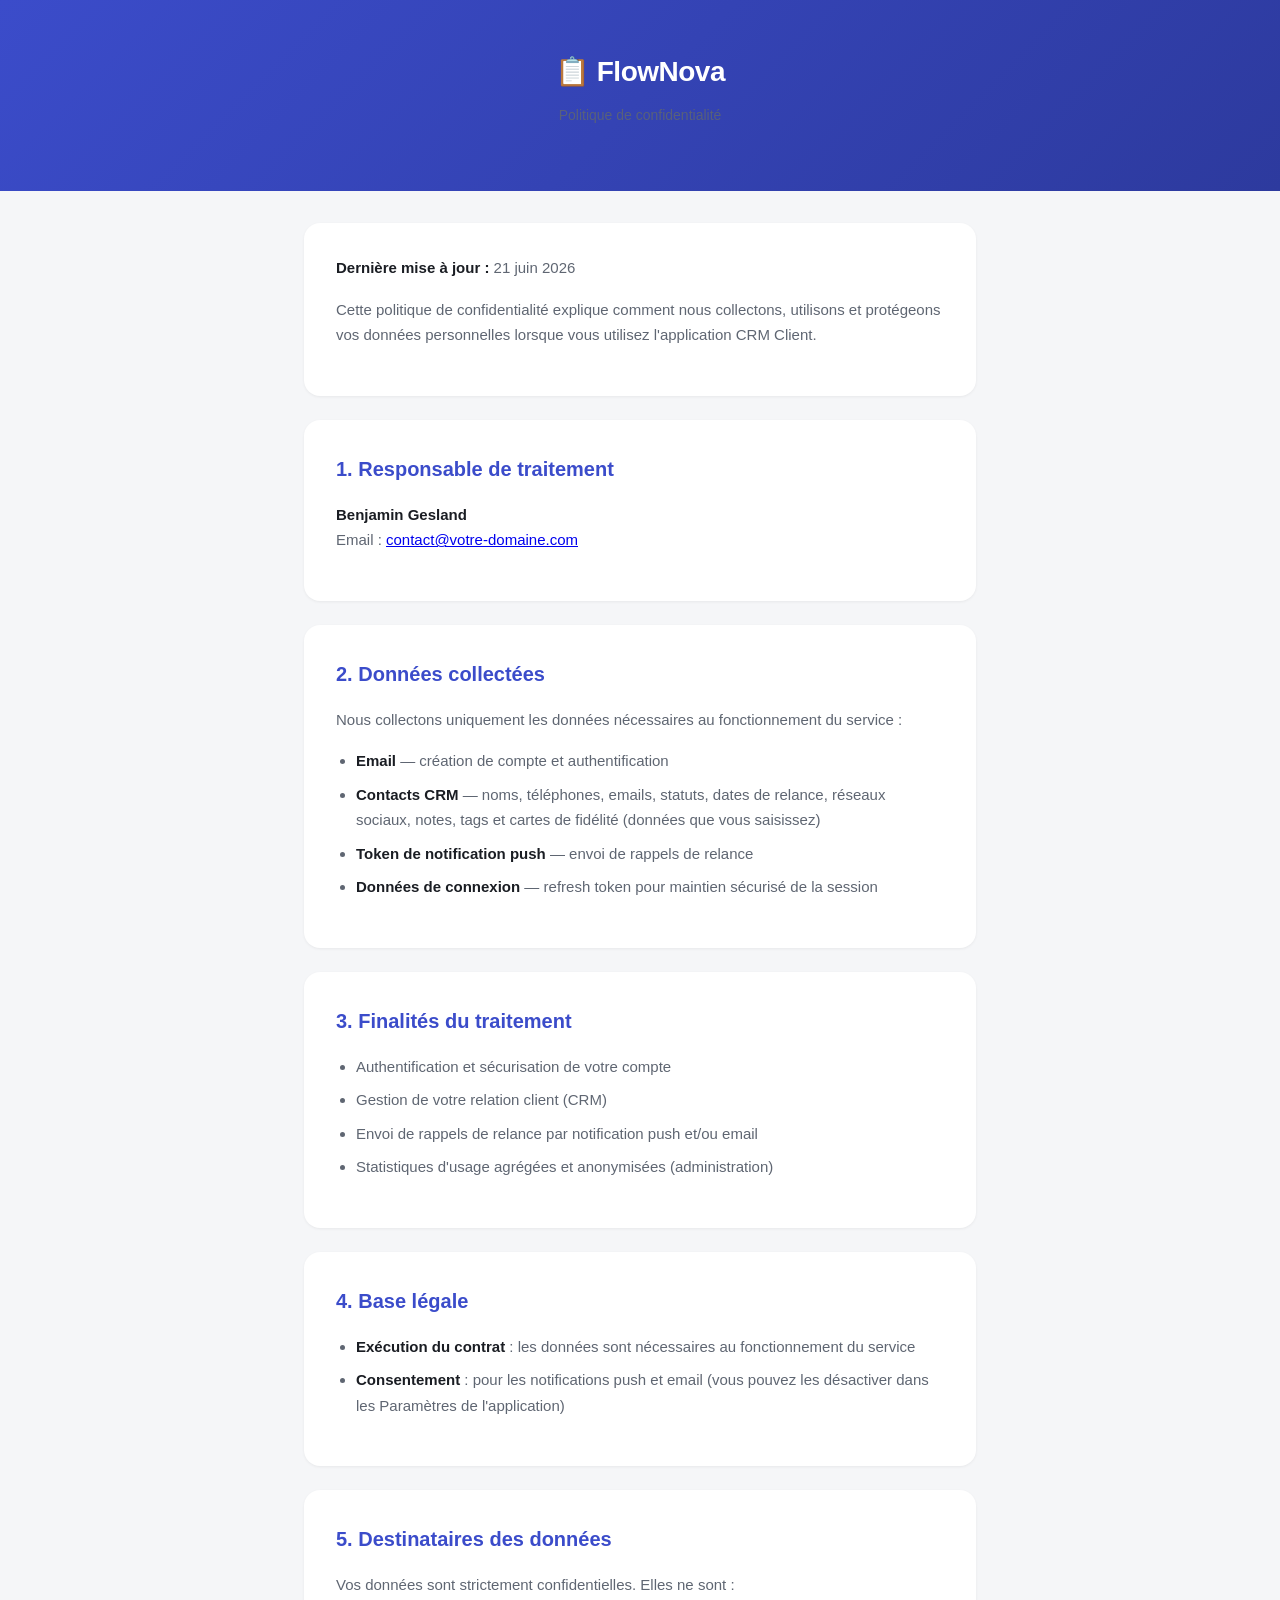
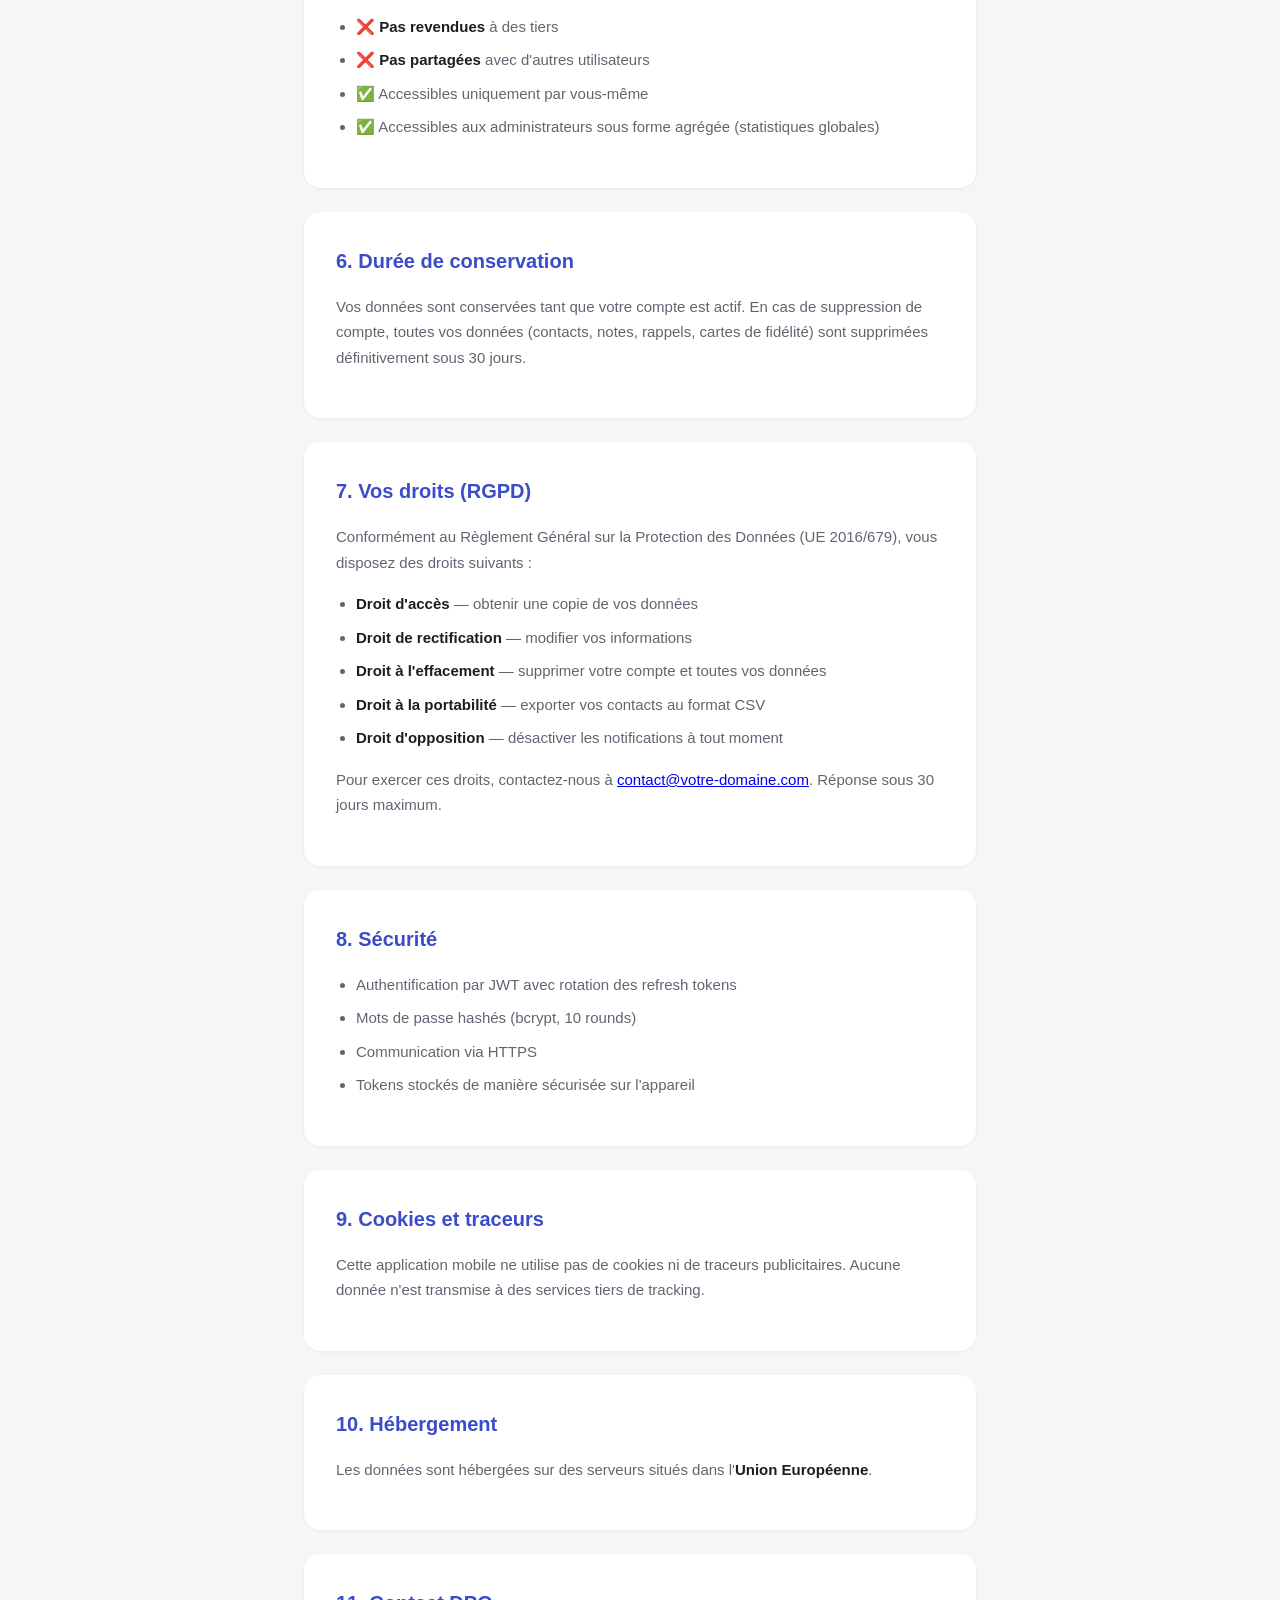
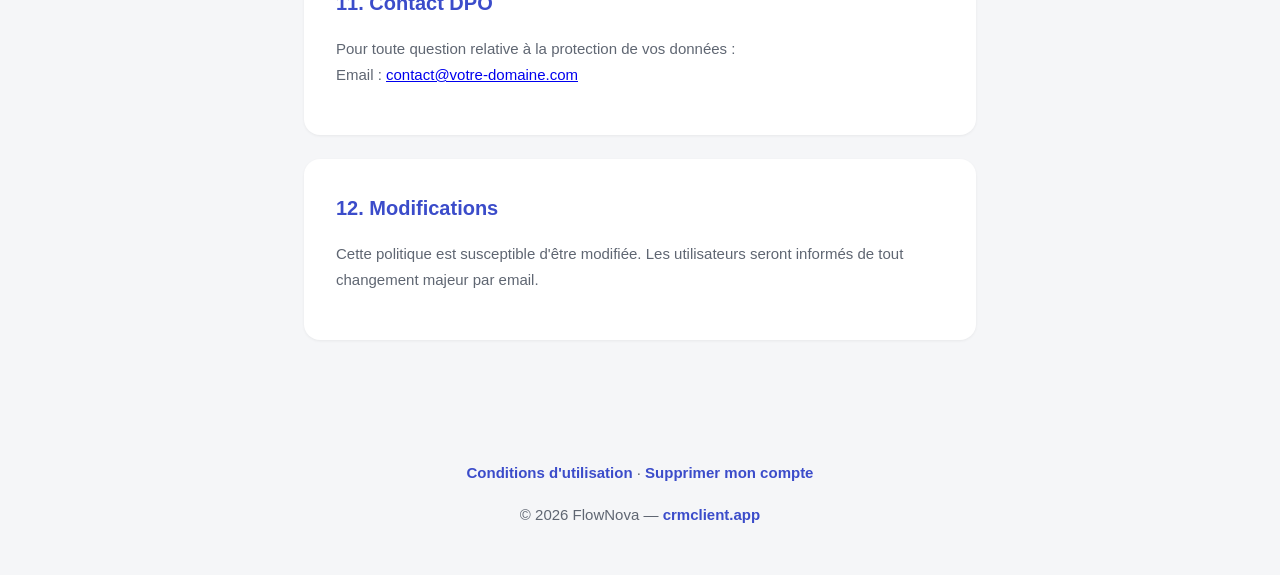
==== index.html @ c79eabd3 "fichiers mis a jour" ====
<!DOCTYPE html>
<html lang="fr">
<head>
  <meta charset="utf-8">
  <meta name="viewport" content="width=device-width, initial-scale=1.0">
  <title>Politique de confidentialité — FlowNova</title>
  <style>
    * { margin: 0; padding: 0; box-sizing: border-box; }
    body {
      font-family: -apple-system, BlinkMacSystemFont, 'Segoe UI', Helvetica, Arial, sans-serif;
      background: #f5f6f8;
      color: #1a1d23;
      line-height: 1.7;
      padding: 0;
    }
    .header {
      background: linear-gradient(135deg, #3B4CCA 0%, #2D3A9E 100%);
      color: #fff;
      padding: 48px 24px;
      text-align: center;
    }
    .header h1 { font-size: 28px; font-weight: 800; letter-spacing: -0.5px; margin-bottom: 8px; }
    .header p { font-size: 14px; opacity: 0.85; }
    .container { max-width: 720px; margin: 0 auto; padding: 32px 24px 64px; }
    .card {
      background: #fff;
      border-radius: 16px;
      padding: 32px;
      box-shadow: 0 1px 3px rgba(0,0,0,0.06);
      margin-bottom: 24px;
    }
    h2 { font-size: 20px; font-weight: 700; margin-bottom: 16px; color: #3B4CCA; }
    h3 { font-size: 16px; font-weight: 700; margin-bottom: 8px; margin-top: 24px; color: #1a1d23; }
    p { margin-bottom: 16px; color: #5f6672; font-size: 15px; }
    ul { margin: 12px 0 16px 20px; }
    li { margin-bottom: 8px; color: #5f6672; font-size: 15px; }
    strong { color: #1a1d23; }
    .badge {
      display: inline-block;
      background: #EBEFF3;
      color: #3B4CCA;
      font-size: 12px;
      font-weight: 700;
      padding: 4px 10px;
      border-radius: 6px;
      letter-spacing: 0.3px;
    }
    .footer {
      text-align: center;
      padding: 32px 24px;
      color: #8B919D;
      font-size: 13px;
    }
    .footer a { color: #3B4CCA; text-decoration: none; font-weight: 600; }
    @media (max-width: 600px) {
      .header { padding: 32px 16px; }
      .header h1 { font-size: 22px; }
      .card { padding: 20px; }
    }
  </style>
</head>
<body>
  <div class="header">
    <h1>📋 FlowNova</h1>
    <p>Politique de confidentialité</p>
  </div>

  <div class="container">
    <div class="card">
      <p><strong>Dernière mise à jour :</strong> 21 juin 2026</p>
      <p>Cette politique de confidentialité explique comment nous collectons, utilisons et protégeons vos données personnelles lorsque vous utilisez l'application CRM Client.</p>
    </div>

    <div class="card">
      <h2>1. Responsable de traitement</h2>
      <p>
        <strong>Benjamin Gesland</strong><br>
        Email : <a href="mailto:contact@votre-domaine.com">contact@votre-domaine.com</a>
      </p>
    </div>

    <div class="card">
      <h2>2. Données collectées</h2>
      <p>Nous collectons uniquement les données nécessaires au fonctionnement du service :</p>
      <ul>
        <li><strong>Email</strong> — création de compte et authentification</li>
        <li><strong>Contacts CRM</strong> — noms, téléphones, emails, statuts, dates de relance, réseaux sociaux, notes, tags et cartes de fidélité (données que vous saisissez)</li>
        <li><strong>Token de notification push</strong> — envoi de rappels de relance</li>
        <li><strong>Données de connexion</strong> — refresh token pour maintien sécurisé de la session</li>
      </ul>
    </div>

    <div class="card">
      <h2>3. Finalités du traitement</h2>
      <ul>
        <li>Authentification et sécurisation de votre compte</li>
        <li>Gestion de votre relation client (CRM)</li>
        <li>Envoi de rappels de relance par notification push et/ou email</li>
        <li>Statistiques d'usage agrégées et anonymisées (administration)</li>
      </ul>
    </div>

    <div class="card">
      <h2>4. Base légale</h2>
      <ul>
        <li><strong>Exécution du contrat</strong> : les données sont nécessaires au fonctionnement du service</li>
        <li><strong>Consentement</strong> : pour les notifications push et email (vous pouvez les désactiver dans les Paramètres de l'application)</li>
      </ul>
    </div>

    <div class="card">
      <h2>5. Destinataires des données</h2>
      <p>Vos données sont strictement confidentielles. Elles ne sont :</p>
      <ul>
        <li>❌ <strong>Pas revendues</strong> à des tiers</li>
        <li>❌ <strong>Pas partagées</strong> avec d'autres utilisateurs</li>
        <li>✅ Accessibles uniquement par vous-même</li>
        <li>✅ Accessibles aux administrateurs sous forme agrégée (statistiques globales)</li>
      </ul>
    </div>

    <div class="card">
      <h2>6. Durée de conservation</h2>
      <p>Vos données sont conservées tant que votre compte est actif. En cas de suppression de compte, toutes vos données (contacts, notes, rappels, cartes de fidélité) sont supprimées définitivement sous 30 jours.</p>
    </div>

    <div class="card">
      <h2>7. Vos droits (RGPD)</h2>
      <p>Conformément au Règlement Général sur la Protection des Données (UE 2016/679), vous disposez des droits suivants :</p>
      <ul>
        <li><strong>Droit d'accès</strong> — obtenir une copie de vos données</li>
        <li><strong>Droit de rectification</strong> — modifier vos informations</li>
        <li><strong>Droit à l'effacement</strong> — supprimer votre compte et toutes vos données</li>
        <li><strong>Droit à la portabilité</strong> — exporter vos contacts au format CSV</li>
        <li><strong>Droit d'opposition</strong> — désactiver les notifications à tout moment</li>
      </ul>
      <p>Pour exercer ces droits, contactez-nous à <a href="mailto:contact@votre-domaine.com">contact@votre-domaine.com</a>. Réponse sous 30 jours maximum.</p>
    </div>

    <div class="card">
      <h2>8. Sécurité</h2>
      <ul>
        <li>Authentification par JWT avec rotation des refresh tokens</li>
        <li>Mots de passe hashés (bcrypt, 10 rounds)</li>
        <li>Communication via HTTPS</li>
        <li>Tokens stockés de manière sécurisée sur l'appareil</li>
      </ul>
    </div>

    <div class="card">
      <h2>9. Cookies et traceurs</h2>
      <p>Cette application mobile ne utilise pas de cookies ni de traceurs publicitaires. Aucune donnée n'est transmise à des services tiers de tracking.</p>
    </div>

    <div class="card">
      <h2>10. Hébergement</h2>
      <p>Les données sont hébergées sur des serveurs situés dans l'<strong>Union Européenne</strong>.</p>
    </div>

    <div class="card">
      <h2>11. Contact DPO</h2>
      <p>
        Pour toute question relative à la protection de vos données :<br>
        Email : <a href="mailto:contact@votre-domaine.com">contact@votre-domaine.com</a>
      </p>
    </div>

    <div class="card">
      <h2>12. Modifications</h2>
      <p>Cette politique est susceptible d'être modifiée. Les utilisateurs seront informés de tout changement majeur par email.</p>
    </div>
  </div>

  <div class="footer">
    <p><a href="terms.html">Conditions d'utilisation</a> · <a href="delete-account.html">Supprimer mon compte</a></p>
    <p>© 2026 FlowNova — <a href="https://crmclient.app">crmclient.app</a></p>
  </div>
</body>
</html>
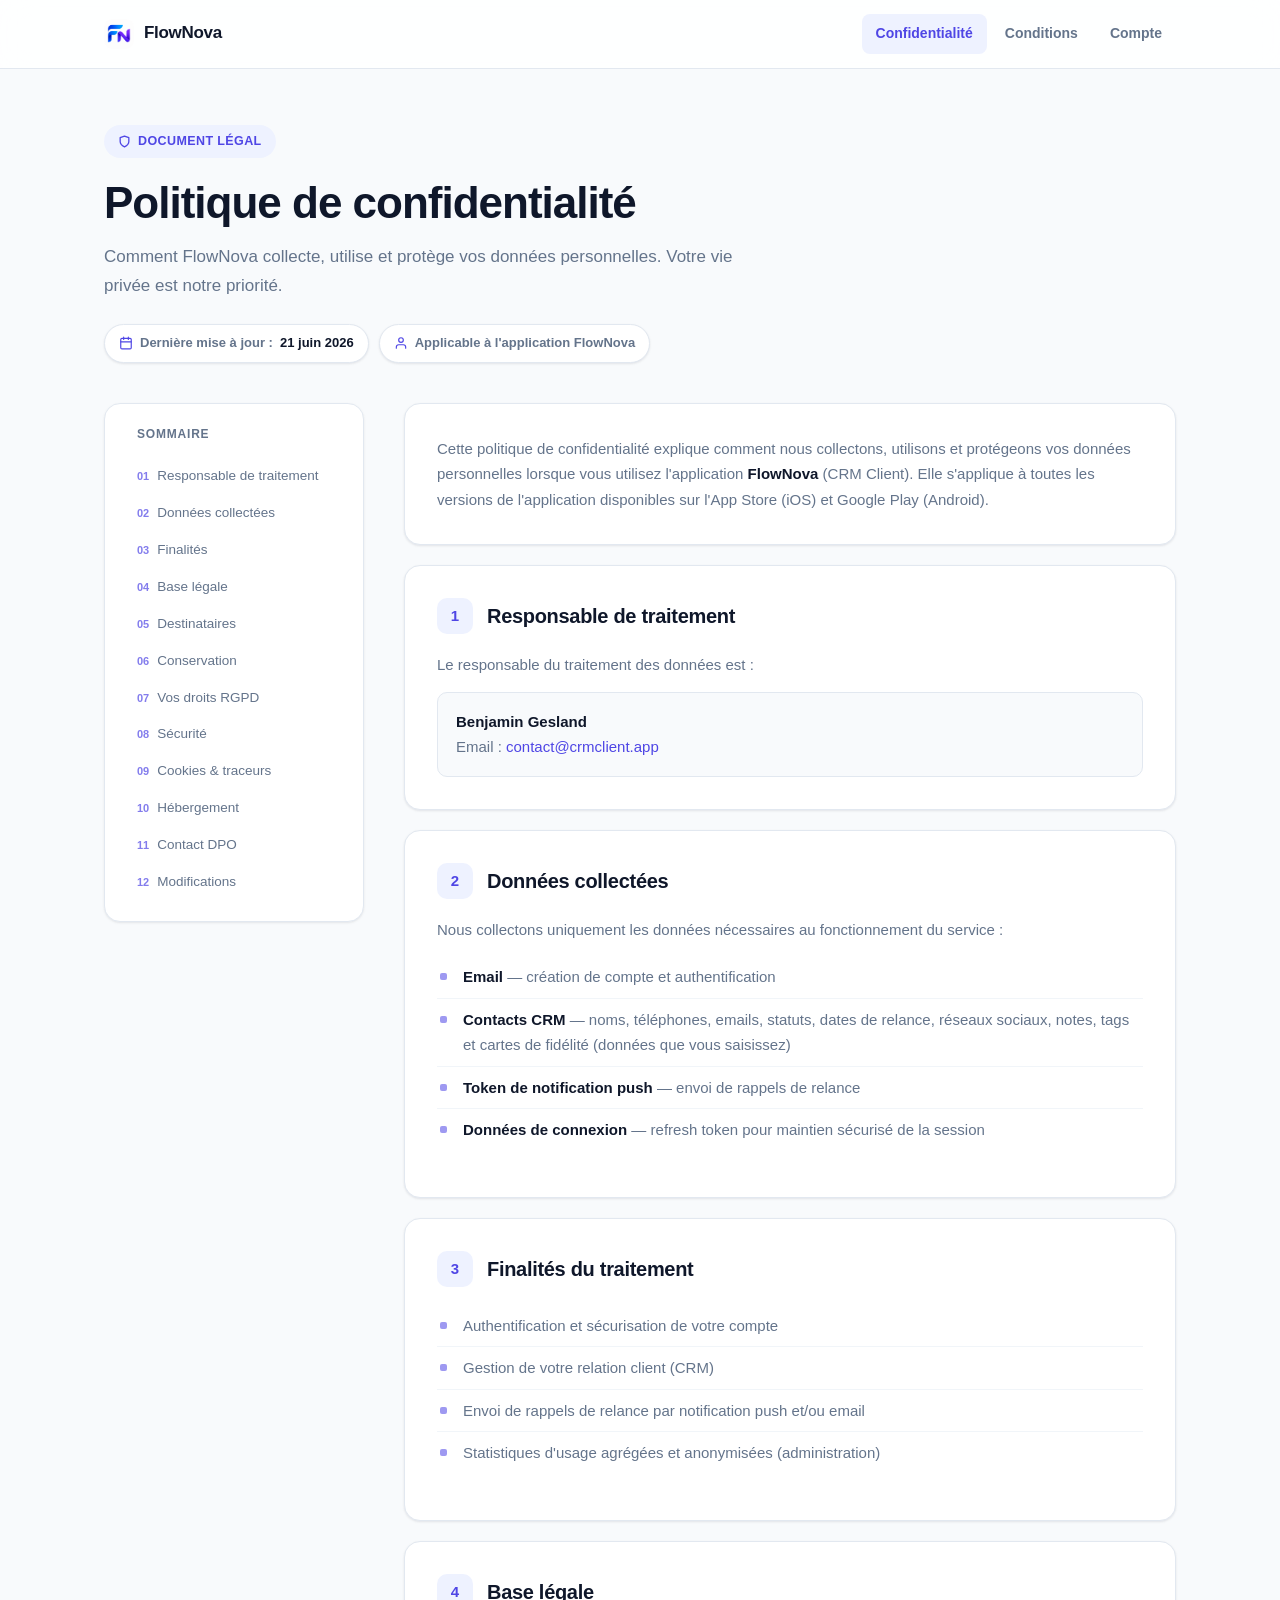
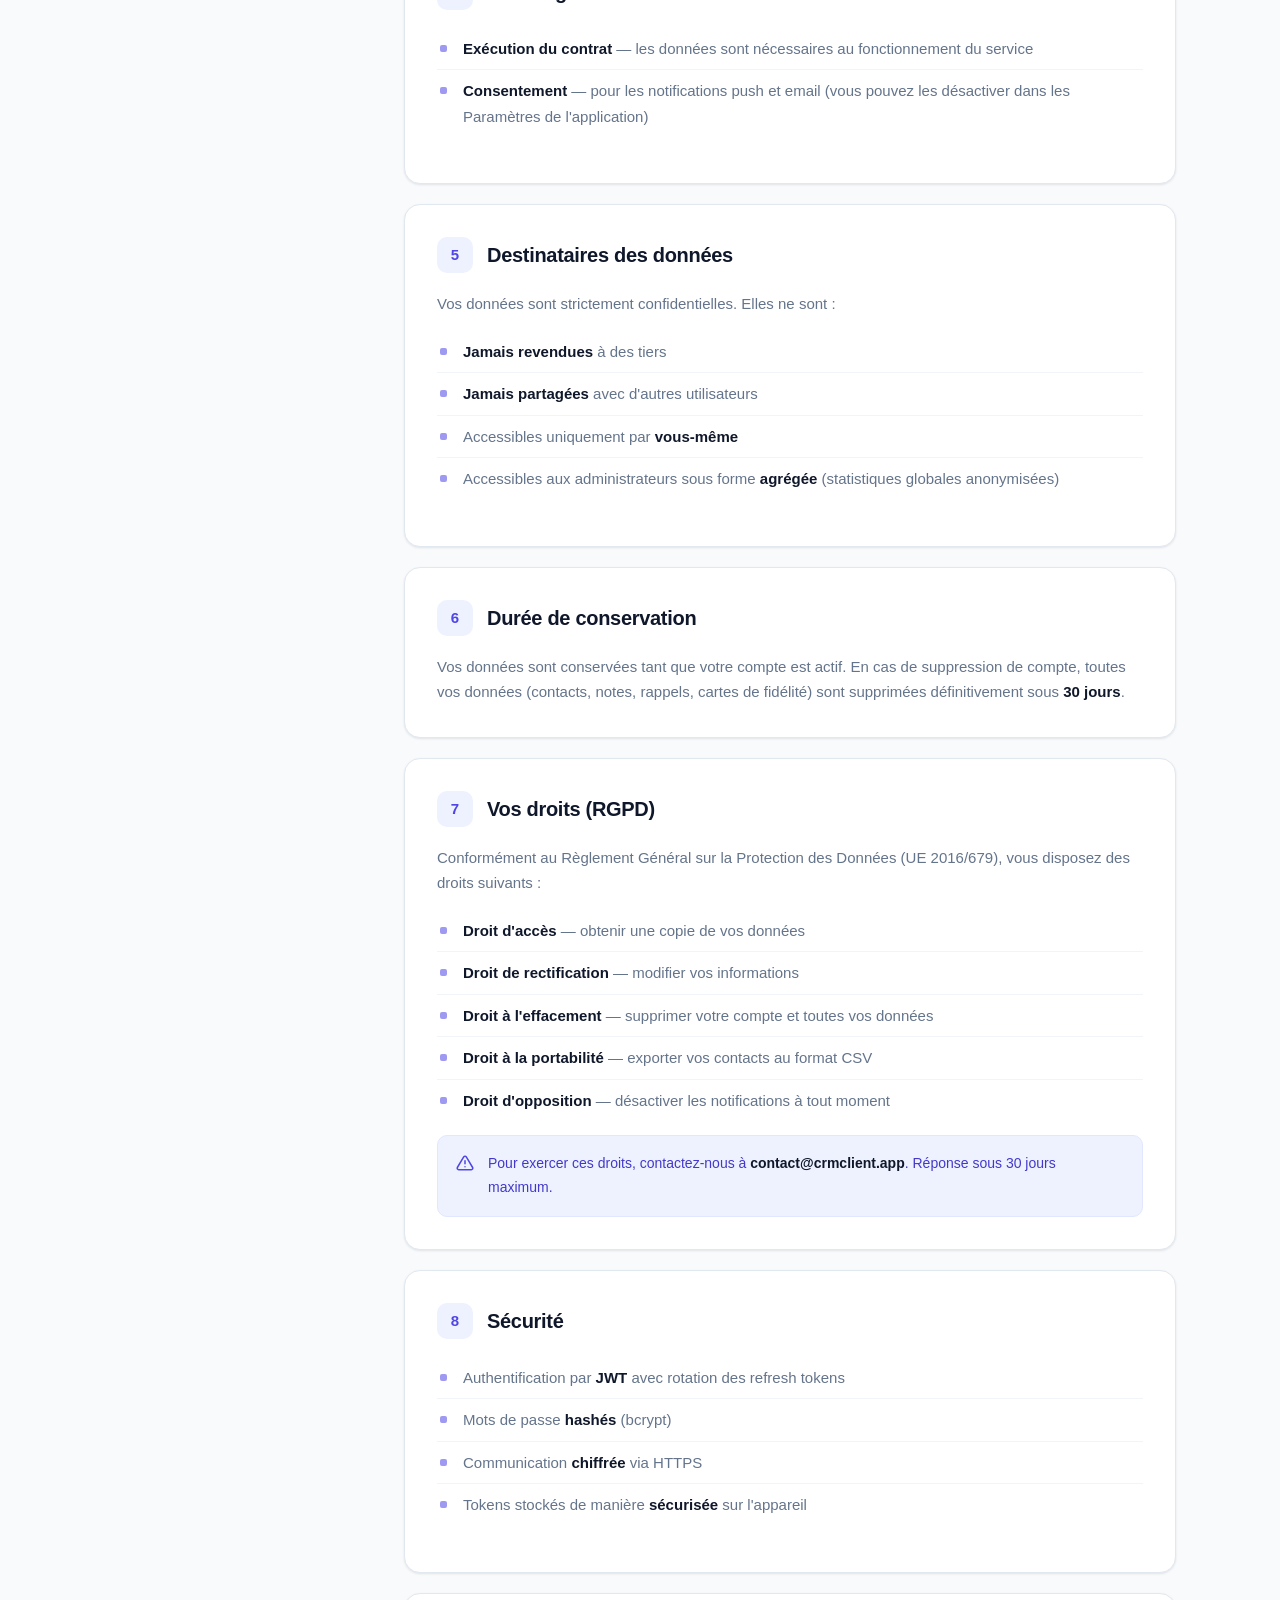
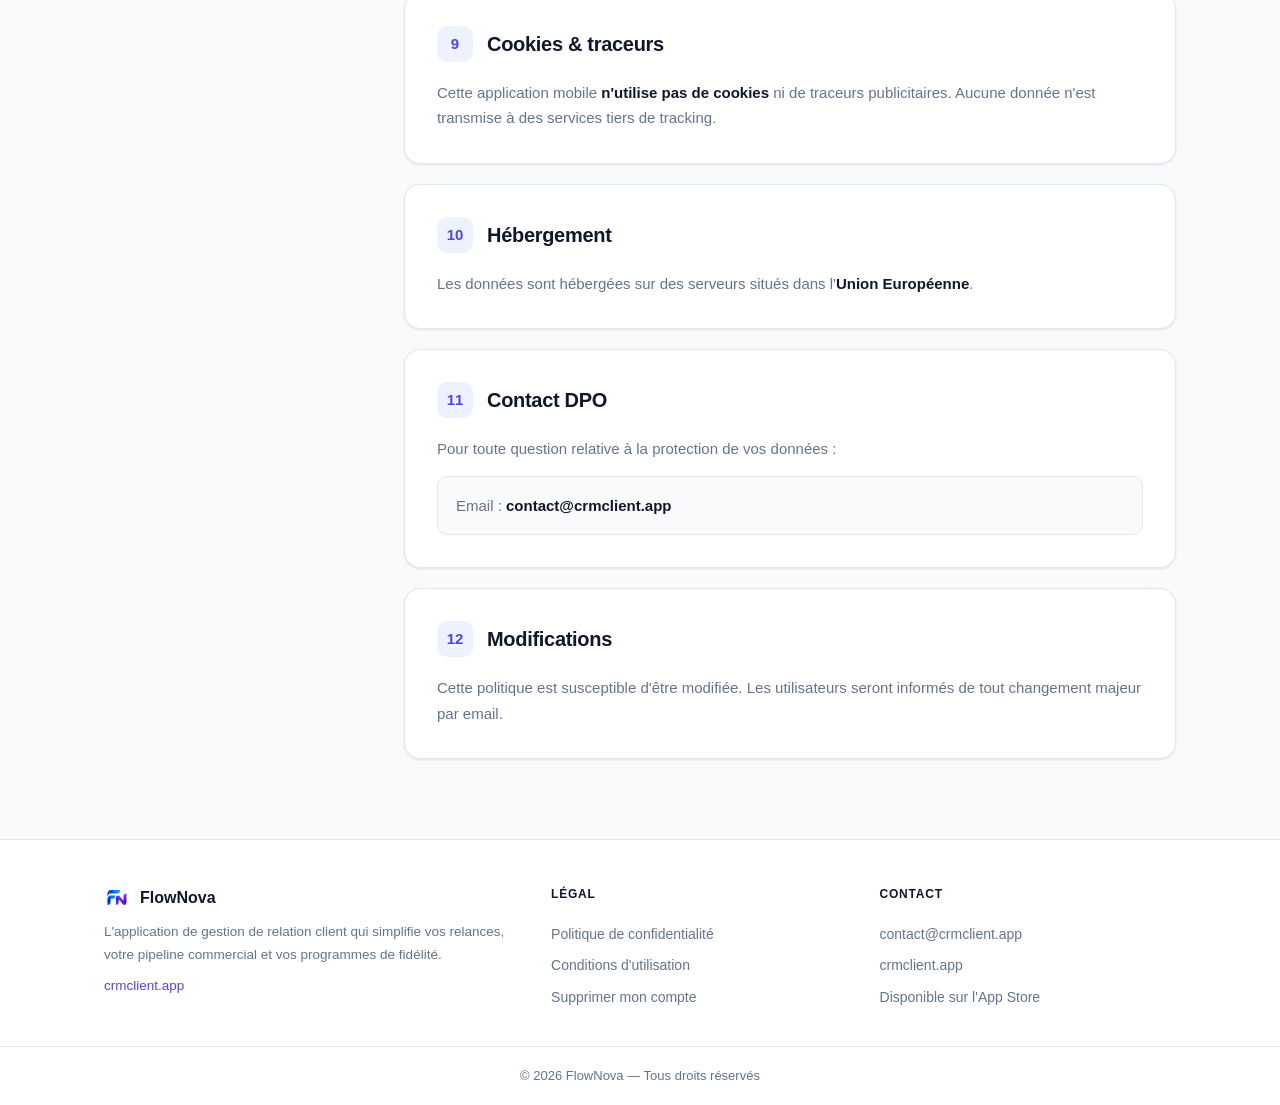
==== commit 1311ed93: "mise a jour logo" ====
--- a/index.html
+++ b/index.html
@@ -4,176 +4,498 @@
   <meta charset="utf-8">
   <meta name="viewport" content="width=device-width, initial-scale=1.0">
   <title>Politique de confidentialité — FlowNova</title>
+  <link rel="icon" type="image/svg+xml" href="favicon.svg">
   <style>
+    :root {
+      --bg: #F8FAFC;
+      --surface: #FFFFFF;
+      --border: #E2E8F0;
+      --text: #0F172A;
+      --muted: #64748B;
+      --primary: #4F46E5;
+      --primary-dark: #4338CA;
+      --primary-soft: #EEF2FF;
+      --danger: #DC2626;
+      --danger-soft: #FEF2F2;
+      --success: #059669;
+      --success-soft: #ECFDF5;
+      --radius: 16px;
+      --radius-sm: 10px;
+      --shadow: 0 1px 3px rgba(15,23,42,.06), 0 1px 2px rgba(15,23,42,.04);
+      --shadow-lg: 0 20px 40px -12px rgba(15,23,42,.12);
+    }
     * { margin: 0; padding: 0; box-sizing: border-box; }
+    html { scroll-behavior: smooth; scroll-padding-top: 96px; }
     body {
       font-family: -apple-system, BlinkMacSystemFont, 'Segoe UI', Helvetica, Arial, sans-serif;
-      background: #f5f6f8;
-      color: #1a1d23;
+      background: var(--bg);
+      color: var(--text);
       line-height: 1.7;
-      padding: 0;
-    }
-    .header {
-      background: linear-gradient(135deg, #3B4CCA 0%, #2D3A9E 100%);
-      color: #fff;
-      padding: 48px 24px;
-      text-align: center;
-    }
-    .header h1 { font-size: 28px; font-weight: 800; letter-spacing: -0.5px; margin-bottom: 8px; }
-    .header p { font-size: 14px; opacity: 0.85; }
-    .container { max-width: 720px; margin: 0 auto; padding: 32px 24px 64px; }
-    .card {
-      background: #fff;
-      border-radius: 16px;
-      padding: 32px;
-      box-shadow: 0 1px 3px rgba(0,0,0,0.06);
+      -webkit-font-smoothing: antialiased;
+    }
+    a { color: var(--primary); text-decoration: none; }
+    a:hover { text-decoration: underline; }
+
+    /* ===== Header ===== */
+    .site-header {
+      position: sticky;
+      top: 0;
+      z-index: 50;
+      background: rgba(255,255,255,.85);
+      backdrop-filter: saturate(180%) blur(16px);
+      -webkit-backdrop-filter: saturate(180%) blur(16px);
+      border-bottom: 1px solid var(--border);
+    }
+    .nav {
+      max-width: 1120px;
+      margin: 0 auto;
+      padding: 14px 24px;
+      display: flex;
+      align-items: center;
+      justify-content: space-between;
+      gap: 24px;
+    }
+    .brand {
+      display: flex;
+      align-items: center;
+      gap: 10px;
+      font-weight: 800;
+      font-size: 17px;
+      letter-spacing: -0.3px;
+      color: var(--text);
+    }
+    .brand:hover { text-decoration: none; }
+    .brand img { width: 30px; height: 30px; border-radius: 8px; }
+    .nav-links { display: flex; align-items: center; gap: 4px; }
+    .nav-links a {
+      color: var(--muted);
+      font-size: 14px;
+      font-weight: 600;
+      padding: 8px 14px;
+      border-radius: 8px;
+      transition: background .15s, color .15s;
+    }
+    .nav-links a:hover { background: var(--primary-soft); color: var(--primary); text-decoration: none; }
+    .nav-links a.active { color: var(--primary); background: var(--primary-soft); }
+
+    /* ===== Hero ===== */
+    .hero {
+      max-width: 1120px;
+      margin: 0 auto;
+      padding: 56px 24px 40px;
+    }
+    .badge {
+      display: inline-flex;
+      align-items: center;
+      gap: 7px;
+      background: var(--primary-soft);
+      color: var(--primary);
+      font-size: 12.5px;
+      font-weight: 700;
+      letter-spacing: .4px;
+      text-transform: uppercase;
+      padding: 6px 14px;
+      border-radius: 999px;
+      margin-bottom: 20px;
+    }
+    .badge svg { width: 13px; height: 13px; }
+    .hero h1 {
+      font-size: clamp(30px, 4.5vw, 44px);
+      font-weight: 800;
+      letter-spacing: -1px;
+      line-height: 1.15;
+      margin-bottom: 14px;
+    }
+    .hero p.lead {
+      color: var(--muted);
+      font-size: 17px;
+      max-width: 640px;
       margin-bottom: 24px;
     }
-    h2 { font-size: 20px; font-weight: 700; margin-bottom: 16px; color: #3B4CCA; }
-    h3 { font-size: 16px; font-weight: 700; margin-bottom: 8px; margin-top: 24px; color: #1a1d23; }
-    p { margin-bottom: 16px; color: #5f6672; font-size: 15px; }
-    ul { margin: 12px 0 16px 20px; }
-    li { margin-bottom: 8px; color: #5f6672; font-size: 15px; }
-    strong { color: #1a1d23; }
-    .badge {
-      display: inline-block;
-      background: #EBEFF3;
-      color: #3B4CCA;
+    .meta {
+      display: flex;
+      flex-wrap: wrap;
+      gap: 10px;
+    }
+    .meta-item {
+      display: inline-flex;
+      align-items: center;
+      gap: 7px;
+      background: var(--surface);
+      border: 1px solid var(--border);
+      border-radius: 999px;
+      padding: 7px 14px;
+      font-size: 13px;
+      font-weight: 600;
+      color: var(--muted);
+      box-shadow: var(--shadow);
+    }
+    .meta-item svg { width: 14px; height: 14px; color: var(--primary); }
+    .meta-item strong { color: var(--text); font-weight: 700; }
+
+    /* ===== Layout ===== */
+    .layout {
+      max-width: 1120px;
+      margin: 0 auto;
+      padding: 0 24px 80px;
+      display: grid;
+      grid-template-columns: 260px minmax(0, 1fr);
+      gap: 40px;
+      align-items: start;
+    }
+    .sidebar {
+      position: sticky;
+      top: 96px;
+      background: var(--surface);
+      border: 1px solid var(--border);
+      border-radius: var(--radius);
+      box-shadow: var(--shadow);
+      padding: 20px;
+      max-height: calc(100vh - 120px);
+      overflow: auto;
+    }
+    .sidebar-title {
       font-size: 12px;
       font-weight: 700;
-      padding: 4px 10px;
-      border-radius: 6px;
-      letter-spacing: 0.3px;
-    }
-    .footer {
+      text-transform: uppercase;
+      letter-spacing: .8px;
+      color: var(--muted);
+      margin-bottom: 14px;
+      padding: 0 12px;
+    }
+    .sidebar a {
+      display: flex;
+      align-items: baseline;
+      gap: 8px;
+      color: var(--muted);
+      font-size: 13.5px;
+      font-weight: 500;
+      padding: 7px 12px;
+      border-radius: 8px;
+      transition: background .15s, color .15s;
+    }
+    .sidebar a:hover { background: var(--primary-soft); color: var(--primary); text-decoration: none; }
+    .sidebar a .num { font-size: 11px; font-weight: 700; color: var(--primary); opacity: .7; }
+
+    /* ===== Cards & sections ===== */
+    .content { min-width: 0; }
+    .card {
+      background: var(--surface);
+      border: 1px solid var(--border);
+      border-radius: var(--radius);
+      box-shadow: var(--shadow);
+      padding: 32px;
+      margin-bottom: 20px;
+      scroll-margin-top: 96px;
+    }
+    .card:last-child { margin-bottom: 0; }
+    .section-head {
+      display: flex;
+      align-items: center;
+      gap: 14px;
+      margin-bottom: 18px;
+    }
+    .section-num {
+      flex-shrink: 0;
+      width: 36px;
+      height: 36px;
+      border-radius: 10px;
+      background: var(--primary-soft);
+      color: var(--primary);
+      display: flex;
+      align-items: center;
+      justify-content: center;
+      font-size: 15px;
+      font-weight: 800;
+    }
+    .section-head h2 { font-size: 20px; font-weight: 800; letter-spacing: -0.3px; color: var(--text); }
+    .card p { color: var(--muted); margin-bottom: 14px; font-size: 15px; }
+    .card p:last-child { margin-bottom: 0; }
+    .card strong { color: var(--text); font-weight: 700; }
+    .card ul { list-style: none; margin: 0 0 14px; }
+    .card li {
+      position: relative;
+      padding: 8px 0 8px 26px;
+      color: var(--muted);
+      font-size: 15px;
+      border-bottom: 1px solid #F1F5F9;
+    }
+    .card li:last-child { border-bottom: none; }
+    .card li::before {
+      content: "";
+      position: absolute;
+      left: 3px;
+      top: 17px;
+      width: 7px;
+      height: 7px;
+      border-radius: 2px;
+      background: var(--primary);
+      opacity: .55;
+    }
+    .card li strong { color: var(--text); }
+    .notice {
+      display: flex;
+      gap: 14px;
+      align-items: flex-start;
+      background: var(--primary-soft);
+      border: 1px solid #E0E7FF;
+      border-radius: var(--radius-sm);
+      padding: 16px 18px;
+      margin-top: 4px;
+    }
+    .notice svg { width: 18px; height: 18px; color: var(--primary); flex-shrink: 0; margin-top: 2px; }
+    .notice p { color: #4338CA; margin: 0; font-size: 14px; }
+    .contact-box {
+      background: var(--bg);
+      border: 1px solid var(--border);
+      border-radius: var(--radius-sm);
+      padding: 16px 18px;
+      margin-top: 4px;
+    }
+    .contact-box p { margin: 0; }
+    .divider { height: 1px; background: var(--border); margin: 18px 0; }
+
+    /* ===== Footer ===== */
+    .site-footer {
+      border-top: 1px solid var(--border);
+      background: var(--surface);
+    }
+    .footer-inner {
+      max-width: 1120px;
+      margin: 0 auto;
+      padding: 44px 24px 32px;
+      display: grid;
+      grid-template-columns: 1.4fr 1fr 1fr;
+      gap: 32px;
+    }
+    .footer-brand { display: flex; align-items: center; gap: 10px; font-weight: 800; font-size: 16px; margin-bottom: 10px; }
+    .footer-brand img { width: 26px; height: 26px; border-radius: 7px; }
+    .footer-inner p { color: var(--muted); font-size: 13.5px; margin-bottom: 8px; }
+    .footer-col h4 {
+      font-size: 12px;
+      font-weight: 700;
+      text-transform: uppercase;
+      letter-spacing: .8px;
+      color: var(--text);
+      margin-bottom: 14px;
+    }
+    .footer-col a {
+      display: block;
+      color: var(--muted);
+      font-size: 14px;
+      padding: 4px 0;
+    }
+    .footer-col a:hover { color: var(--primary); }
+    .footer-bottom {
+      border-top: 1px solid var(--border);
       text-align: center;
-      padding: 32px 24px;
-      color: #8B919D;
+      padding: 18px 24px;
+      color: var(--muted);
       font-size: 13px;
     }
-    .footer a { color: #3B4CCA; text-decoration: none; font-weight: 600; }
-    @media (max-width: 600px) {
-      .header { padding: 32px 16px; }
-      .header h1 { font-size: 22px; }
-      .card { padding: 20px; }
+
+    /* ===== Responsive ===== */
+    @media (max-width: 880px) {
+      .layout { grid-template-columns: 1fr; gap: 24px; }
+      .sidebar {
+        position: static;
+        max-height: none;
+        display: none;
+      }
+      .hero { padding: 40px 24px 28px; }
+      .footer-inner { grid-template-columns: 1fr 1fr; }
+    }
+    @media (max-width: 560px) {
+      .nav-links a { padding: 8px 10px; font-size: 13px; }
+      .card { padding: 24px; }
+      .footer-inner { grid-template-columns: 1fr; gap: 24px; }
     }
   </style>
 </head>
 <body>
-  <div class="header">
-    <h1>📋 FlowNova</h1>
-    <p>Politique de confidentialité</p>
+  <header class="site-header">
+    <nav class="nav">
+      <a class="brand" href="index.html">
+        <img src="splash-icon.png" alt="FlowNova">
+        FlowNova
+      </a>
+      <div class="nav-links">
+        <a href="index.html" class="active">Confidentialité</a>
+        <a href="terms.html">Conditions</a>
+        <a href="delete-account.html">Compte</a>
+      </div>
+    </nav>
+  </header>
+
+  <section class="hero">
+    <span class="badge">
+      <svg viewBox="0 0 24 24" fill="none" stroke="currentColor" stroke-width="2.4" stroke-linecap="round" stroke-linejoin="round"><path d="M12 22s8-4 8-10V5l-8-3-8 3v7c0 6 8 10 8 10z"/></svg>
+      Document légal
+    </span>
+    <h1>Politique de confidentialité</h1>
+    <p class="lead">Comment FlowNova collecte, utilise et protège vos données personnelles. Votre vie privée est notre priorité.</p>
+    <div class="meta">
+      <span class="meta-item">
+        <svg viewBox="0 0 24 24" fill="none" stroke="currentColor" stroke-width="2" stroke-linecap="round" stroke-linejoin="round"><rect x="3" y="4" width="18" height="18" rx="2"/><path d="M16 2v4M8 2v4M3 10h18"/></svg>
+        Dernière mise à jour : <strong>21 juin 2026</strong>
+      </span>
+      <span class="meta-item">
+        <svg viewBox="0 0 24 24" fill="none" stroke="currentColor" stroke-width="2" stroke-linecap="round" stroke-linejoin="round"><path d="M20 21v-2a4 4 0 0 0-4-4H8a4 4 0 0 0-4 4v2"/><circle cx="12" cy="7" r="4"/></svg>
+        Applicable à l'application FlowNova
+      </span>
+    </div>
+  </section>
+
+  <div class="layout">
+    <aside class="sidebar">
+      <p class="sidebar-title">Sommaire</p>
+      <a href="#s1"><span class="num">01</span> Responsable de traitement</a>
+      <a href="#s2"><span class="num">02</span> Données collectées</a>
+      <a href="#s3"><span class="num">03</span> Finalités</a>
+      <a href="#s4"><span class="num">04</span> Base légale</a>
+      <a href="#s5"><span class="num">05</span> Destinataires</a>
+      <a href="#s6"><span class="num">06</span> Conservation</a>
+      <a href="#s7"><span class="num">07</span> Vos droits RGPD</a>
+      <a href="#s8"><span class="num">08</span> Sécurité</a>
+      <a href="#s9"><span class="num">09</span> Cookies & traceurs</a>
+      <a href="#s10"><span class="num">10</span> Hébergement</a>
+      <a href="#s11"><span class="num">11</span> Contact DPO</a>
+      <a href="#s12"><span class="num">12</span> Modifications</a>
+    </aside>
+
+    <main class="content">
+      <div class="card">
+        <p>Cette politique de confidentialité explique comment nous collectons, utilisons et protégeons vos données personnelles lorsque vous utilisez l'application <strong>FlowNova</strong> (CRM Client). Elle s'applique à toutes les versions de l'application disponibles sur l'App Store (iOS) et Google Play (Android).</p>
+      </div>
+
+      <div class="card" id="s1">
+        <div class="section-head"><div class="section-num">1</div><h2>Responsable de traitement</h2></div>
+        <p>Le responsable du traitement des données est :</p>
+        <div class="contact-box">
+          <p><strong>Benjamin Gesland</strong><br>Email : <a href="mailto:contact@crmclient.app">contact@crmclient.app</a></p>
+        </div>
+      </div>
+
+      <div class="card" id="s2">
+        <div class="section-head"><div class="section-num">2</div><h2>Données collectées</h2></div>
+        <p>Nous collectons uniquement les données nécessaires au fonctionnement du service :</p>
+        <ul>
+          <li><strong>Email</strong> — création de compte et authentification</li>
+          <li><strong>Contacts CRM</strong> — noms, téléphones, emails, statuts, dates de relance, réseaux sociaux, notes, tags et cartes de fidélité (données que vous saisissez)</li>
+          <li><strong>Token de notification push</strong> — envoi de rappels de relance</li>
+          <li><strong>Données de connexion</strong> — refresh token pour maintien sécurisé de la session</li>
+        </ul>
+      </div>
+
+      <div class="card" id="s3">
+        <div class="section-head"><div class="section-num">3</div><h2>Finalités du traitement</h2></div>
+        <ul>
+          <li>Authentification et sécurisation de votre compte</li>
+          <li>Gestion de votre relation client (CRM)</li>
+          <li>Envoi de rappels de relance par notification push et/ou email</li>
+          <li>Statistiques d'usage agrégées et anonymisées (administration)</li>
+        </ul>
+      </div>
+
+      <div class="card" id="s4">
+        <div class="section-head"><div class="section-num">4</div><h2>Base légale</h2></div>
+        <ul>
+          <li><strong>Exécution du contrat</strong> — les données sont nécessaires au fonctionnement du service</li>
+          <li><strong>Consentement</strong> — pour les notifications push et email (vous pouvez les désactiver dans les Paramètres de l'application)</li>
+        </ul>
+      </div>
+
+      <div class="card" id="s5">
+        <div class="section-head"><div class="section-num">5</div><h2>Destinataires des données</h2></div>
+        <p>Vos données sont strictement confidentielles. Elles ne sont :</p>
+        <ul>
+          <li><strong>Jamais revendues</strong> à des tiers</li>
+          <li><strong>Jamais partagées</strong> avec d'autres utilisateurs</li>
+          <li>Accessibles uniquement par <strong>vous-même</strong></li>
+          <li>Accessibles aux administrateurs sous forme <strong>agrégée</strong> (statistiques globales anonymisées)</li>
+        </ul>
+      </div>
+
+      <div class="card" id="s6">
+        <div class="section-head"><div class="section-num">6</div><h2>Durée de conservation</h2></div>
+        <p>Vos données sont conservées tant que votre compte est actif. En cas de suppression de compte, toutes vos données (contacts, notes, rappels, cartes de fidélité) sont supprimées définitivement sous <strong>30 jours</strong>.</p>
+      </div>
+
+      <div class="card" id="s7">
+        <div class="section-head"><div class="section-num">7</div><h2>Vos droits (RGPD)</h2></div>
+        <p>Conformément au Règlement Général sur la Protection des Données (UE 2016/679), vous disposez des droits suivants :</p>
+        <ul>
+          <li><strong>Droit d'accès</strong> — obtenir une copie de vos données</li>
+          <li><strong>Droit de rectification</strong> — modifier vos informations</li>
+          <li><strong>Droit à l'effacement</strong> — supprimer votre compte et toutes vos données</li>
+          <li><strong>Droit à la portabilité</strong> — exporter vos contacts au format CSV</li>
+          <li><strong>Droit d'opposition</strong> — désactiver les notifications à tout moment</li>
+        </ul>
+        <div class="notice">
+          <svg viewBox="0 0 24 24" fill="none" stroke="currentColor" stroke-width="2" stroke-linecap="round" stroke-linejoin="round"><path d="M10.29 3.86L1.82 18a2 2 0 0 0 1.71 3h16.94a2 2 0 0 0 1.71-3L13.71 3.86a2 2 0 0 0-3.42 0z"/><path d="M12 9v4M12 17h.01"/></svg>
+          <p>Pour exercer ces droits, contactez-nous à <a href="mailto:contact@crmclient.app"><strong>contact@crmclient.app</strong></a>. Réponse sous 30 jours maximum.</p>
+        </div>
+      </div>
+
+      <div class="card" id="s8">
+        <div class="section-head"><div class="section-num">8</div><h2>Sécurité</h2></div>
+        <ul>
+          <li>Authentification par <strong>JWT</strong> avec rotation des refresh tokens</li>
+          <li>Mots de passe <strong>hashés</strong> (bcrypt)</li>
+          <li>Communication <strong>chiffrée</strong> via HTTPS</li>
+          <li>Tokens stockés de manière <strong>sécurisée</strong> sur l'appareil</li>
+        </ul>
+      </div>
+
+      <div class="card" id="s9">
+        <div class="section-head"><div class="section-num">9</div><h2>Cookies & traceurs</h2></div>
+        <p>Cette application mobile <strong>n'utilise pas de cookies</strong> ni de traceurs publicitaires. Aucune donnée n'est transmise à des services tiers de tracking.</p>
+      </div>
+
+      <div class="card" id="s10">
+        <div class="section-head"><div class="section-num">10</div><h2>Hébergement</h2></div>
+        <p>Les données sont hébergées sur des serveurs situés dans l'<strong>Union Européenne</strong>.</p>
+      </div>
+
+      <div class="card" id="s11">
+        <div class="section-head"><div class="section-num">11</div><h2>Contact DPO</h2></div>
+        <p>Pour toute question relative à la protection de vos données :</p>
+        <div class="contact-box">
+          <p>Email : <a href="mailto:contact@crmclient.app"><strong>contact@crmclient.app</strong></a></p>
+        </div>
+      </div>
+
+      <div class="card" id="s12">
+        <div class="section-head"><div class="section-num">12</div><h2>Modifications</h2></div>
+        <p>Cette politique est susceptible d'être modifiée. Les utilisateurs seront informés de tout changement majeur par email.</p>
+      </div>
+    </main>
   </div>
 
-  <div class="container">
-    <div class="card">
-      <p><strong>Dernière mise à jour :</strong> 21 juin 2026</p>
-      <p>Cette politique de confidentialité explique comment nous collectons, utilisons et protégeons vos données personnelles lorsque vous utilisez l'application CRM Client.</p>
+  <footer class="site-footer">
+    <div class="footer-inner">
+      <div>
+        <div class="footer-brand">
+          <img src="splash-icon.png" alt="FlowNova">
+          FlowNova
+        </div>
+        <p>L'application de gestion de relation client qui simplifie vos relances, votre pipeline commercial et vos programmes de fidélité.</p>
+        <p><a href="https://crmclient.app">crmclient.app</a></p>
+      </div>
+      <div class="footer-col">
+        <h4>Légal</h4>
+        <a href="index.html">Politique de confidentialité</a>
+        <a href="terms.html">Conditions d'utilisation</a>
+        <a href="delete-account.html">Supprimer mon compte</a>
+      </div>
+      <div class="footer-col">
+        <h4>Contact</h4>
+        <a href="mailto:contact@crmclient.app">contact@crmclient.app</a>
+        <a href="https://crmclient.app">crmclient.app</a>
+        <a href="https://apps.apple.com" rel="noopener">Disponible sur l'App Store</a>
+      </div>
     </div>
-
-    <div class="card">
-      <h2>1. Responsable de traitement</h2>
-      <p>
-        <strong>Benjamin Gesland</strong><br>
-        Email : <a href="mailto:contact@votre-domaine.com">contact@votre-domaine.com</a>
-      </p>
-    </div>
-
-    <div class="card">
-      <h2>2. Données collectées</h2>
-      <p>Nous collectons uniquement les données nécessaires au fonctionnement du service :</p>
-      <ul>
-        <li><strong>Email</strong> — création de compte et authentification</li>
-        <li><strong>Contacts CRM</strong> — noms, téléphones, emails, statuts, dates de relance, réseaux sociaux, notes, tags et cartes de fidélité (données que vous saisissez)</li>
-        <li><strong>Token de notification push</strong> — envoi de rappels de relance</li>
-        <li><strong>Données de connexion</strong> — refresh token pour maintien sécurisé de la session</li>
-      </ul>
-    </div>
-
-    <div class="card">
-      <h2>3. Finalités du traitement</h2>
-      <ul>
-        <li>Authentification et sécurisation de votre compte</li>
-        <li>Gestion de votre relation client (CRM)</li>
-        <li>Envoi de rappels de relance par notification push et/ou email</li>
-        <li>Statistiques d'usage agrégées et anonymisées (administration)</li>
-      </ul>
-    </div>
-
-    <div class="card">
-      <h2>4. Base légale</h2>
-      <ul>
-        <li><strong>Exécution du contrat</strong> : les données sont nécessaires au fonctionnement du service</li>
-        <li><strong>Consentement</strong> : pour les notifications push et email (vous pouvez les désactiver dans les Paramètres de l'application)</li>
-      </ul>
-    </div>
-
-    <div class="card">
-      <h2>5. Destinataires des données</h2>
-      <p>Vos données sont strictement confidentielles. Elles ne sont :</p>
-      <ul>
-        <li>❌ <strong>Pas revendues</strong> à des tiers</li>
-        <li>❌ <strong>Pas partagées</strong> avec d'autres utilisateurs</li>
-        <li>✅ Accessibles uniquement par vous-même</li>
-        <li>✅ Accessibles aux administrateurs sous forme agrégée (statistiques globales)</li>
-      </ul>
-    </div>
-
-    <div class="card">
-      <h2>6. Durée de conservation</h2>
-      <p>Vos données sont conservées tant que votre compte est actif. En cas de suppression de compte, toutes vos données (contacts, notes, rappels, cartes de fidélité) sont supprimées définitivement sous 30 jours.</p>
-    </div>
-
-    <div class="card">
-      <h2>7. Vos droits (RGPD)</h2>
-      <p>Conformément au Règlement Général sur la Protection des Données (UE 2016/679), vous disposez des droits suivants :</p>
-      <ul>
-        <li><strong>Droit d'accès</strong> — obtenir une copie de vos données</li>
-        <li><strong>Droit de rectification</strong> — modifier vos informations</li>
-        <li><strong>Droit à l'effacement</strong> — supprimer votre compte et toutes vos données</li>
-        <li><strong>Droit à la portabilité</strong> — exporter vos contacts au format CSV</li>
-        <li><strong>Droit d'opposition</strong> — désactiver les notifications à tout moment</li>
-      </ul>
-      <p>Pour exercer ces droits, contactez-nous à <a href="mailto:contact@votre-domaine.com">contact@votre-domaine.com</a>. Réponse sous 30 jours maximum.</p>
-    </div>
-
-    <div class="card">
-      <h2>8. Sécurité</h2>
-      <ul>
-        <li>Authentification par JWT avec rotation des refresh tokens</li>
-        <li>Mots de passe hashés (bcrypt, 10 rounds)</li>
-        <li>Communication via HTTPS</li>
-        <li>Tokens stockés de manière sécurisée sur l'appareil</li>
-      </ul>
-    </div>
-
-    <div class="card">
-      <h2>9. Cookies et traceurs</h2>
-      <p>Cette application mobile ne utilise pas de cookies ni de traceurs publicitaires. Aucune donnée n'est transmise à des services tiers de tracking.</p>
-    </div>
-
-    <div class="card">
-      <h2>10. Hébergement</h2>
-      <p>Les données sont hébergées sur des serveurs situés dans l'<strong>Union Européenne</strong>.</p>
-    </div>
-
-    <div class="card">
-      <h2>11. Contact DPO</h2>
-      <p>
-        Pour toute question relative à la protection de vos données :<br>
-        Email : <a href="mailto:contact@votre-domaine.com">contact@votre-domaine.com</a>
-      </p>
-    </div>
-
-    <div class="card">
-      <h2>12. Modifications</h2>
-      <p>Cette politique est susceptible d'être modifiée. Les utilisateurs seront informés de tout changement majeur par email.</p>
-    </div>
-  </div>
-
-  <div class="footer">
-    <p><a href="terms.html">Conditions d'utilisation</a> · <a href="delete-account.html">Supprimer mon compte</a></p>
-    <p>© 2026 FlowNova — <a href="https://crmclient.app">crmclient.app</a></p>
-  </div>
+    <div class="footer-bottom">© 2026 FlowNova — Tous droits réservés</div>
+  </footer>
 </body>
 </html>
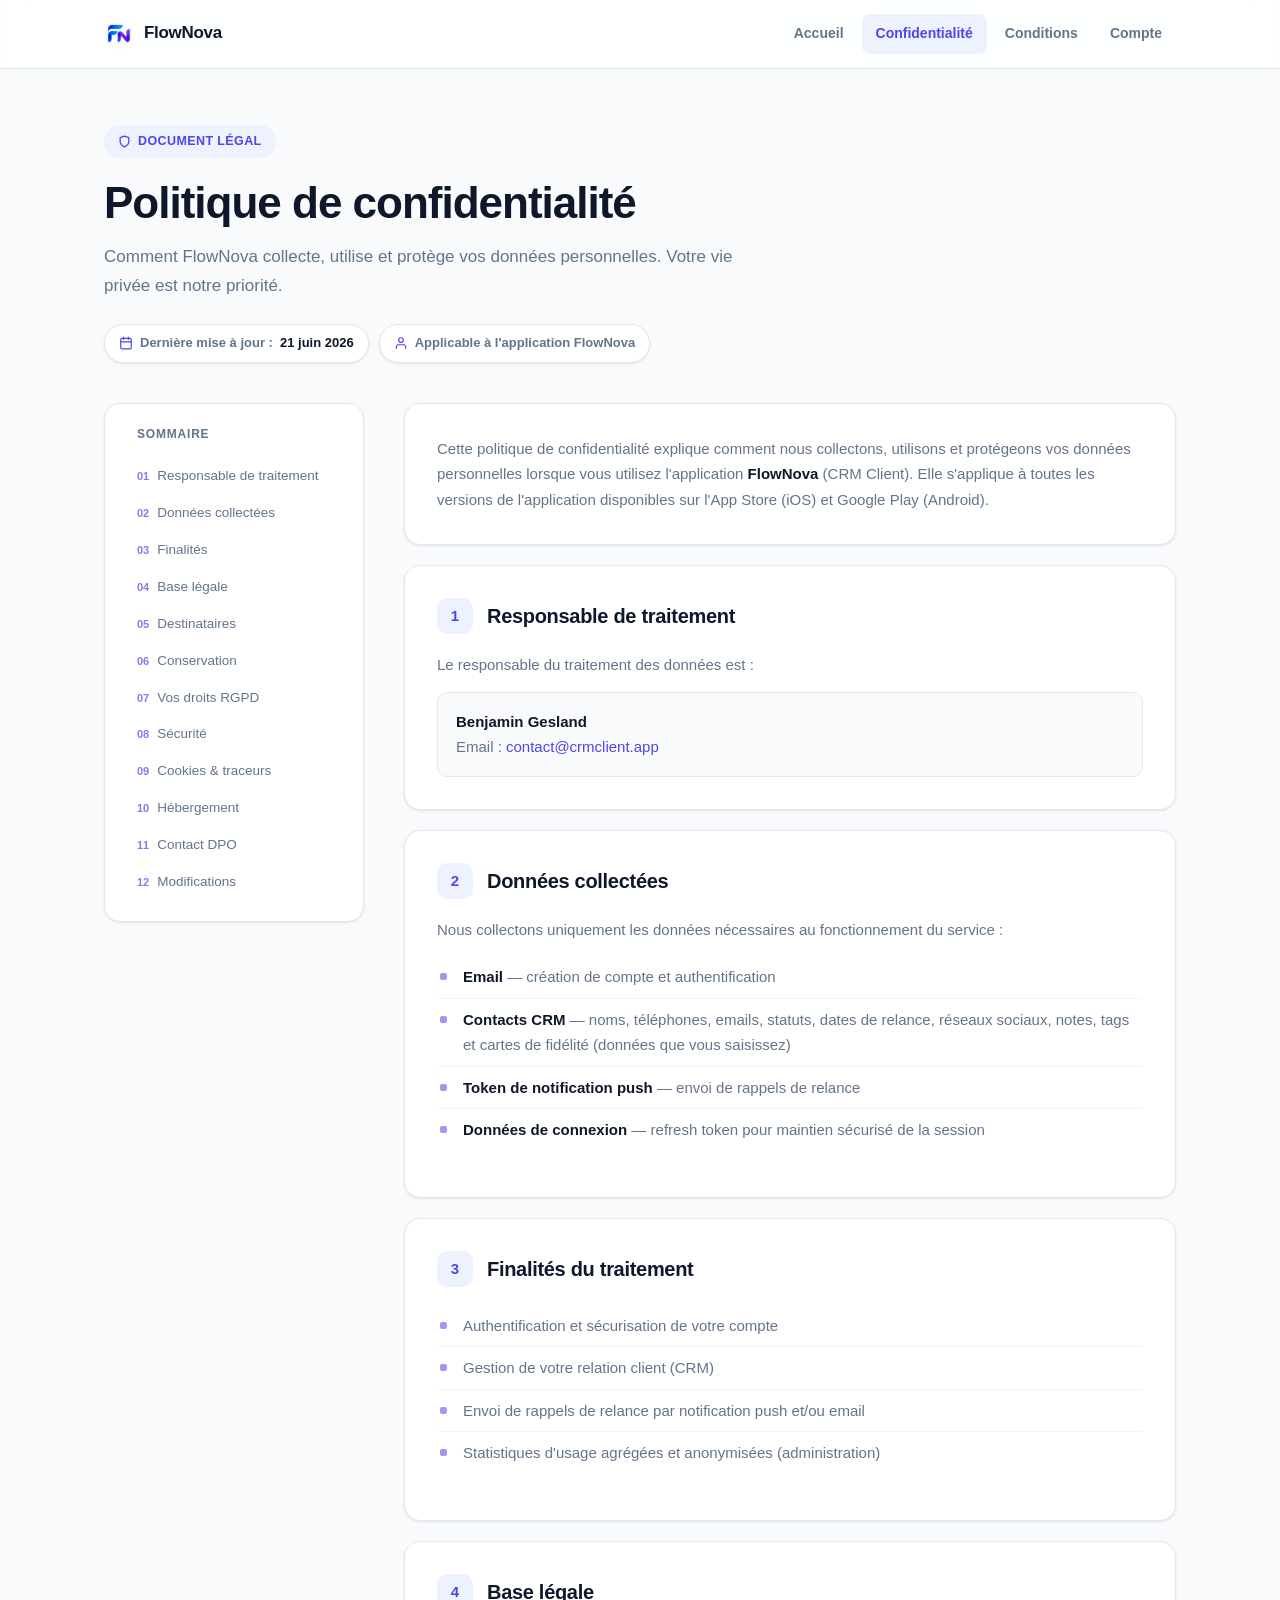
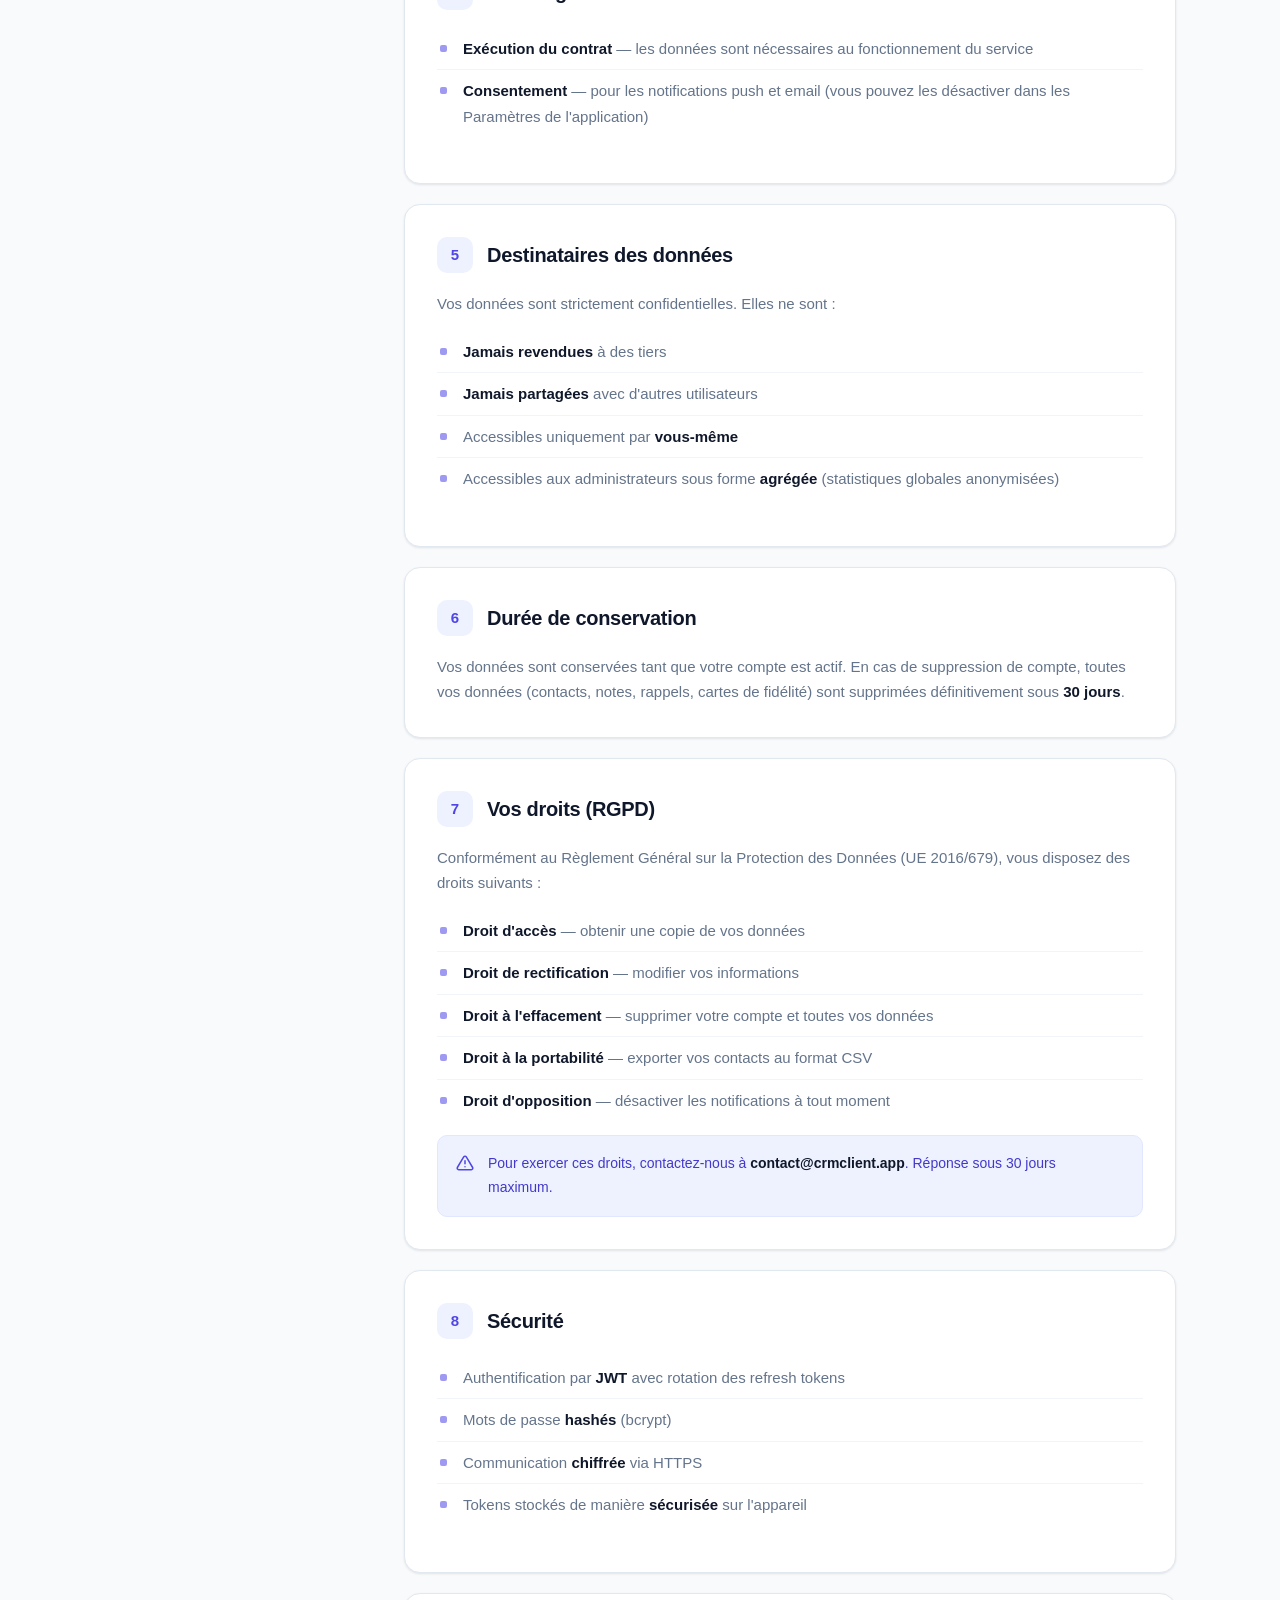
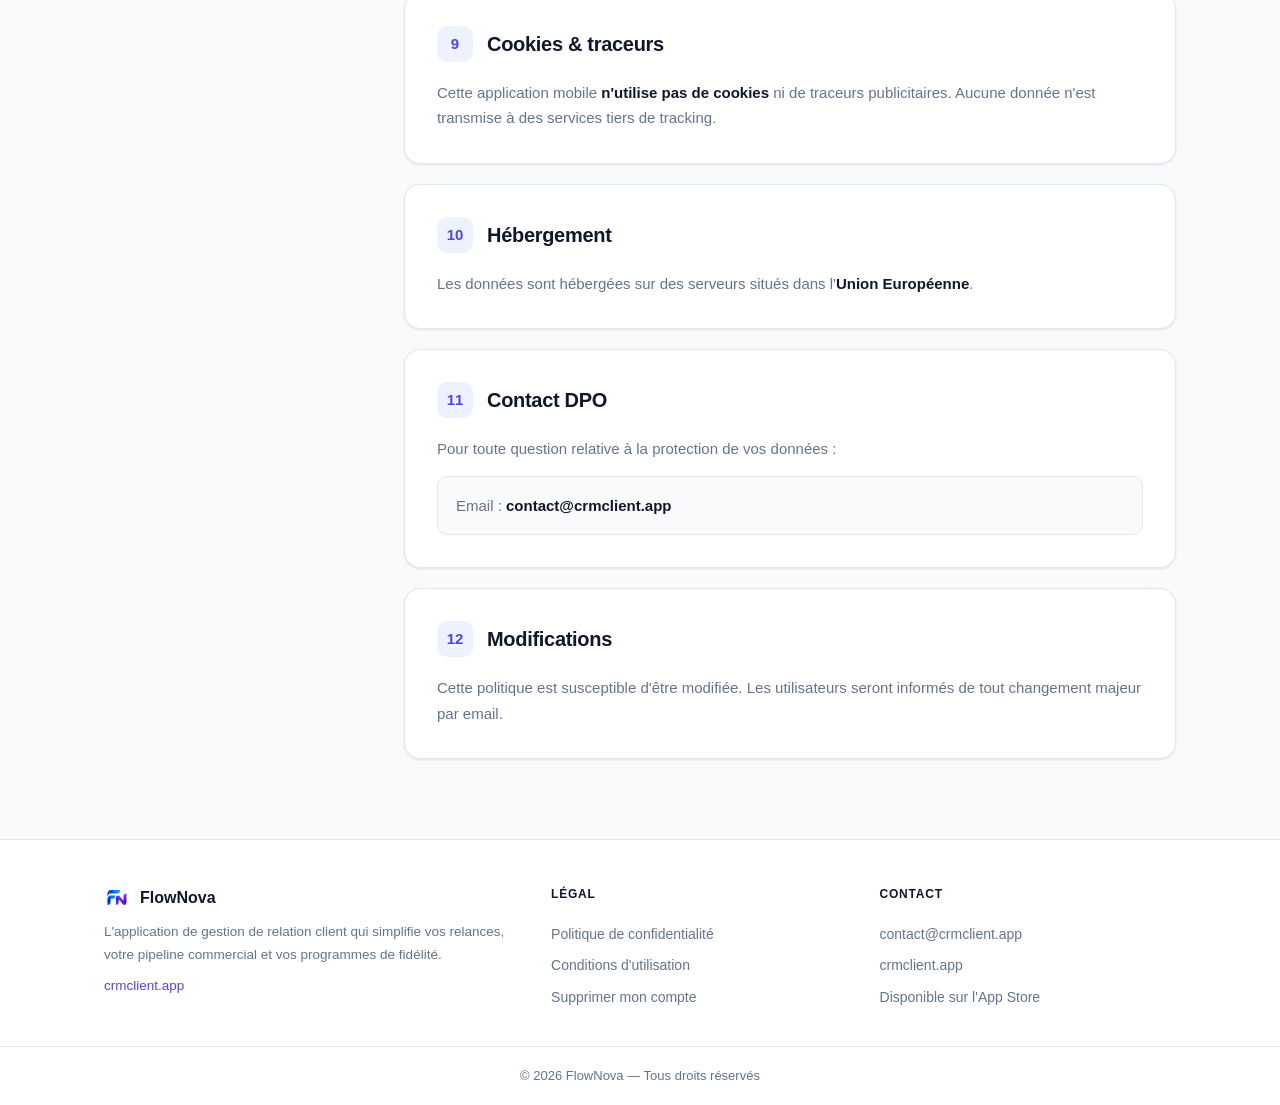
==== commit 77b8db00: "mise a jour" ====
--- a/index.html
+++ b/index.html
@@ -315,11 +315,12 @@
 <body>
   <header class="site-header">
     <nav class="nav">
-      <a class="brand" href="index.html">
+      <a class="brand" href="home.html">
         <img src="splash-icon.png" alt="FlowNova">
         FlowNova
       </a>
       <div class="nav-links">
+        <a href="home.html">Accueil</a>
         <a href="index.html" class="active">Confidentialité</a>
         <a href="terms.html">Conditions</a>
         <a href="delete-account.html">Compte</a>
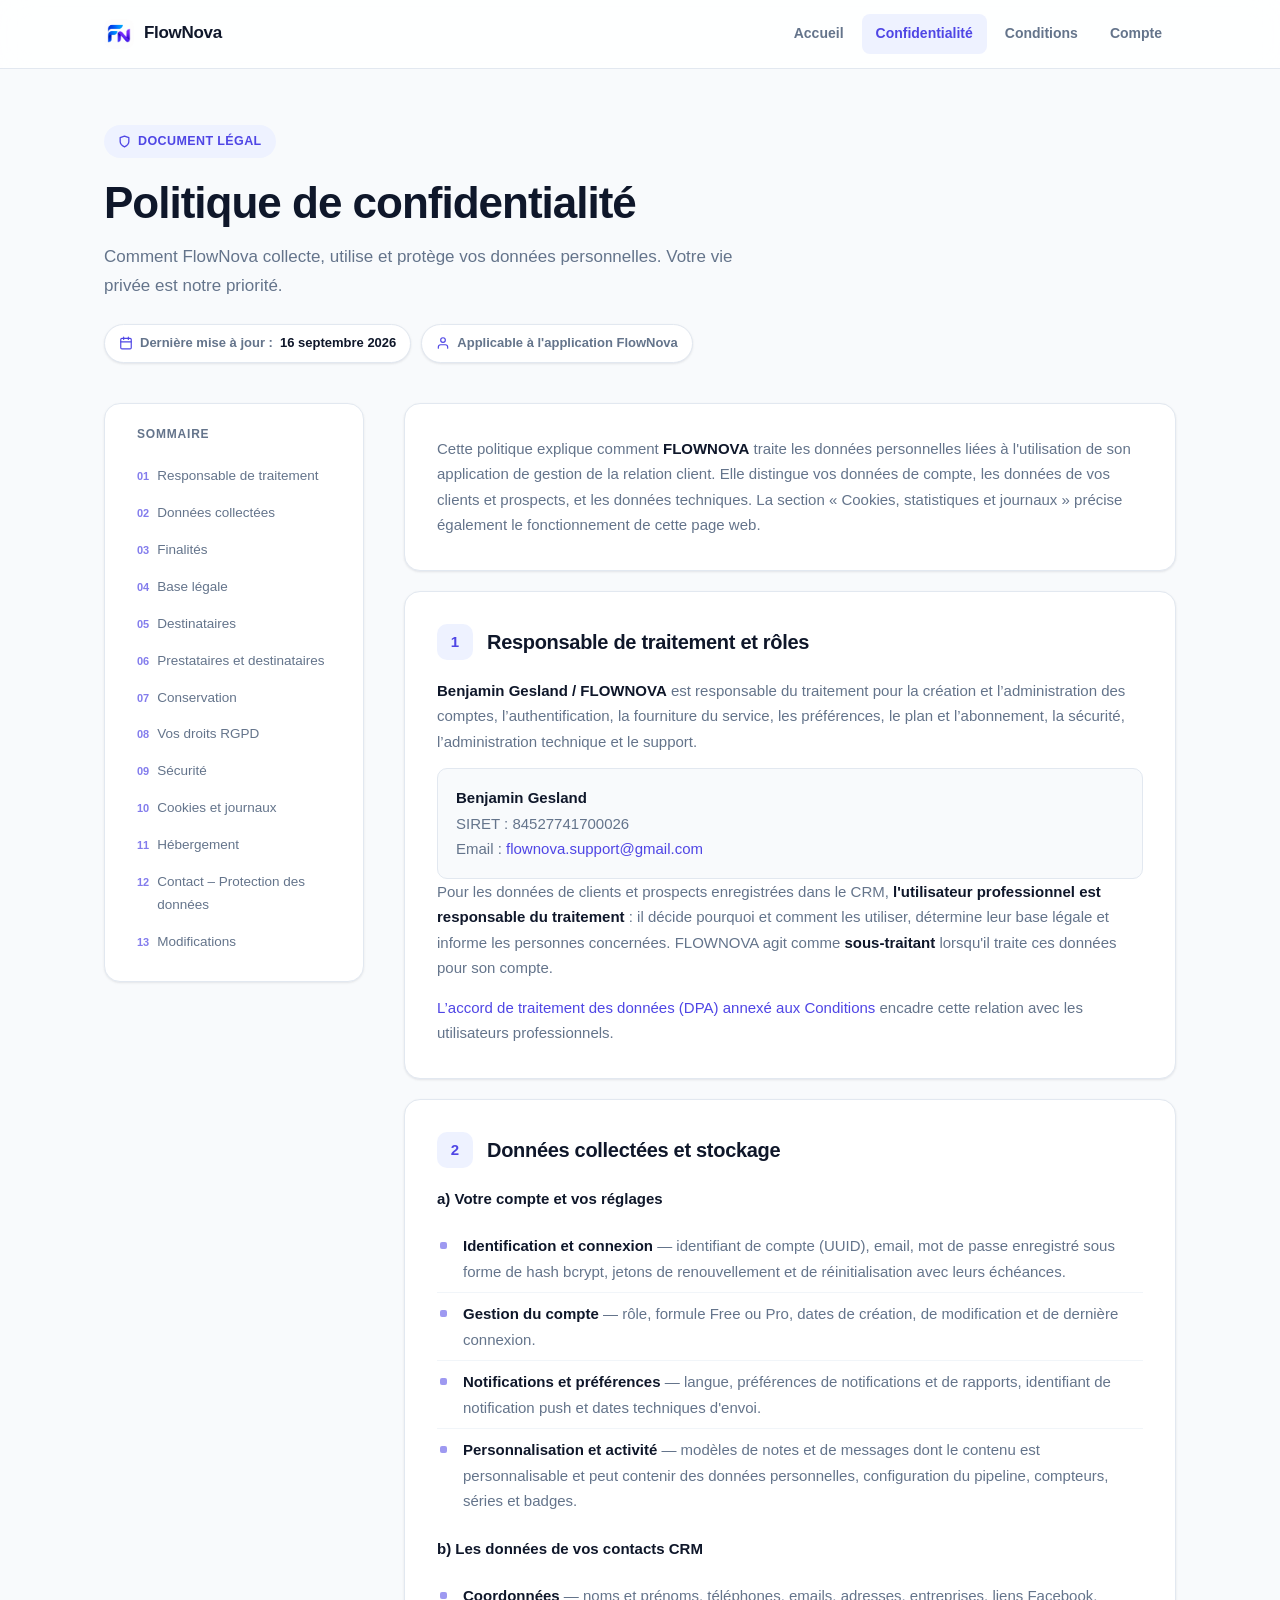
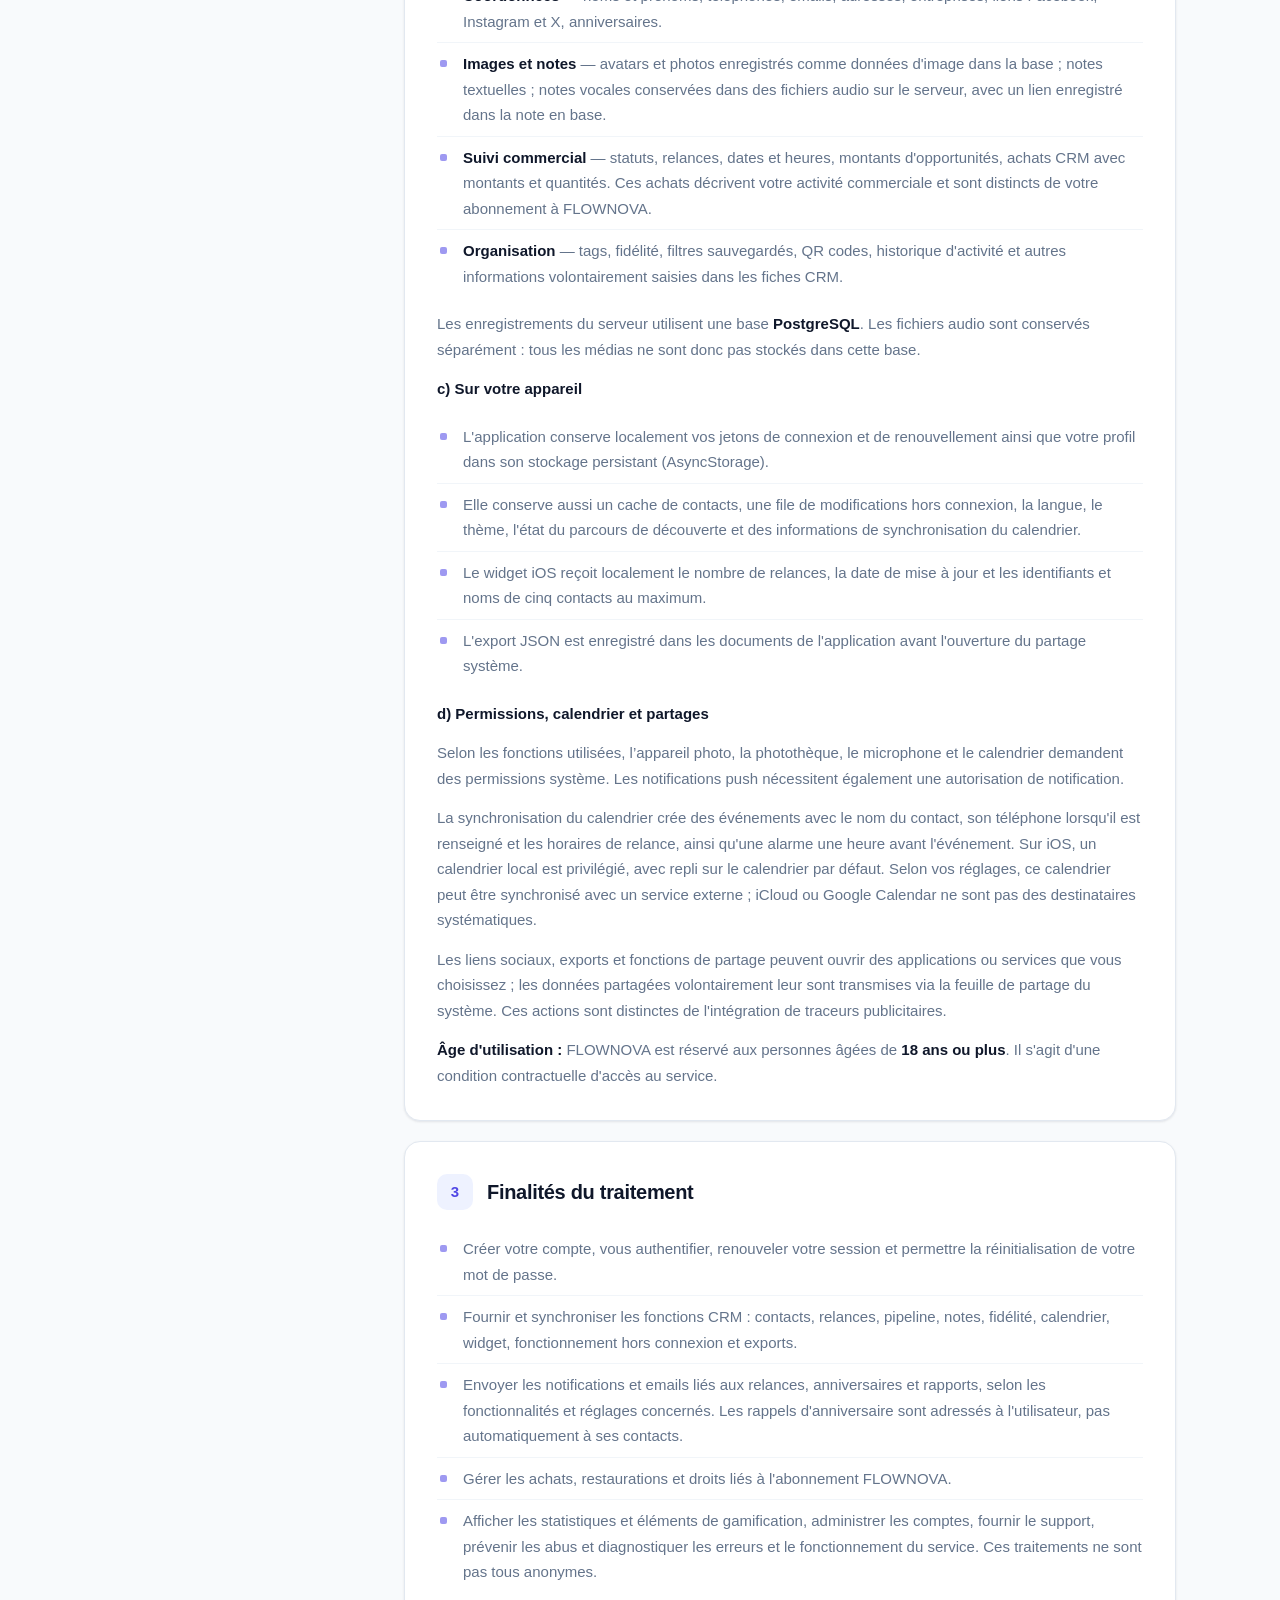
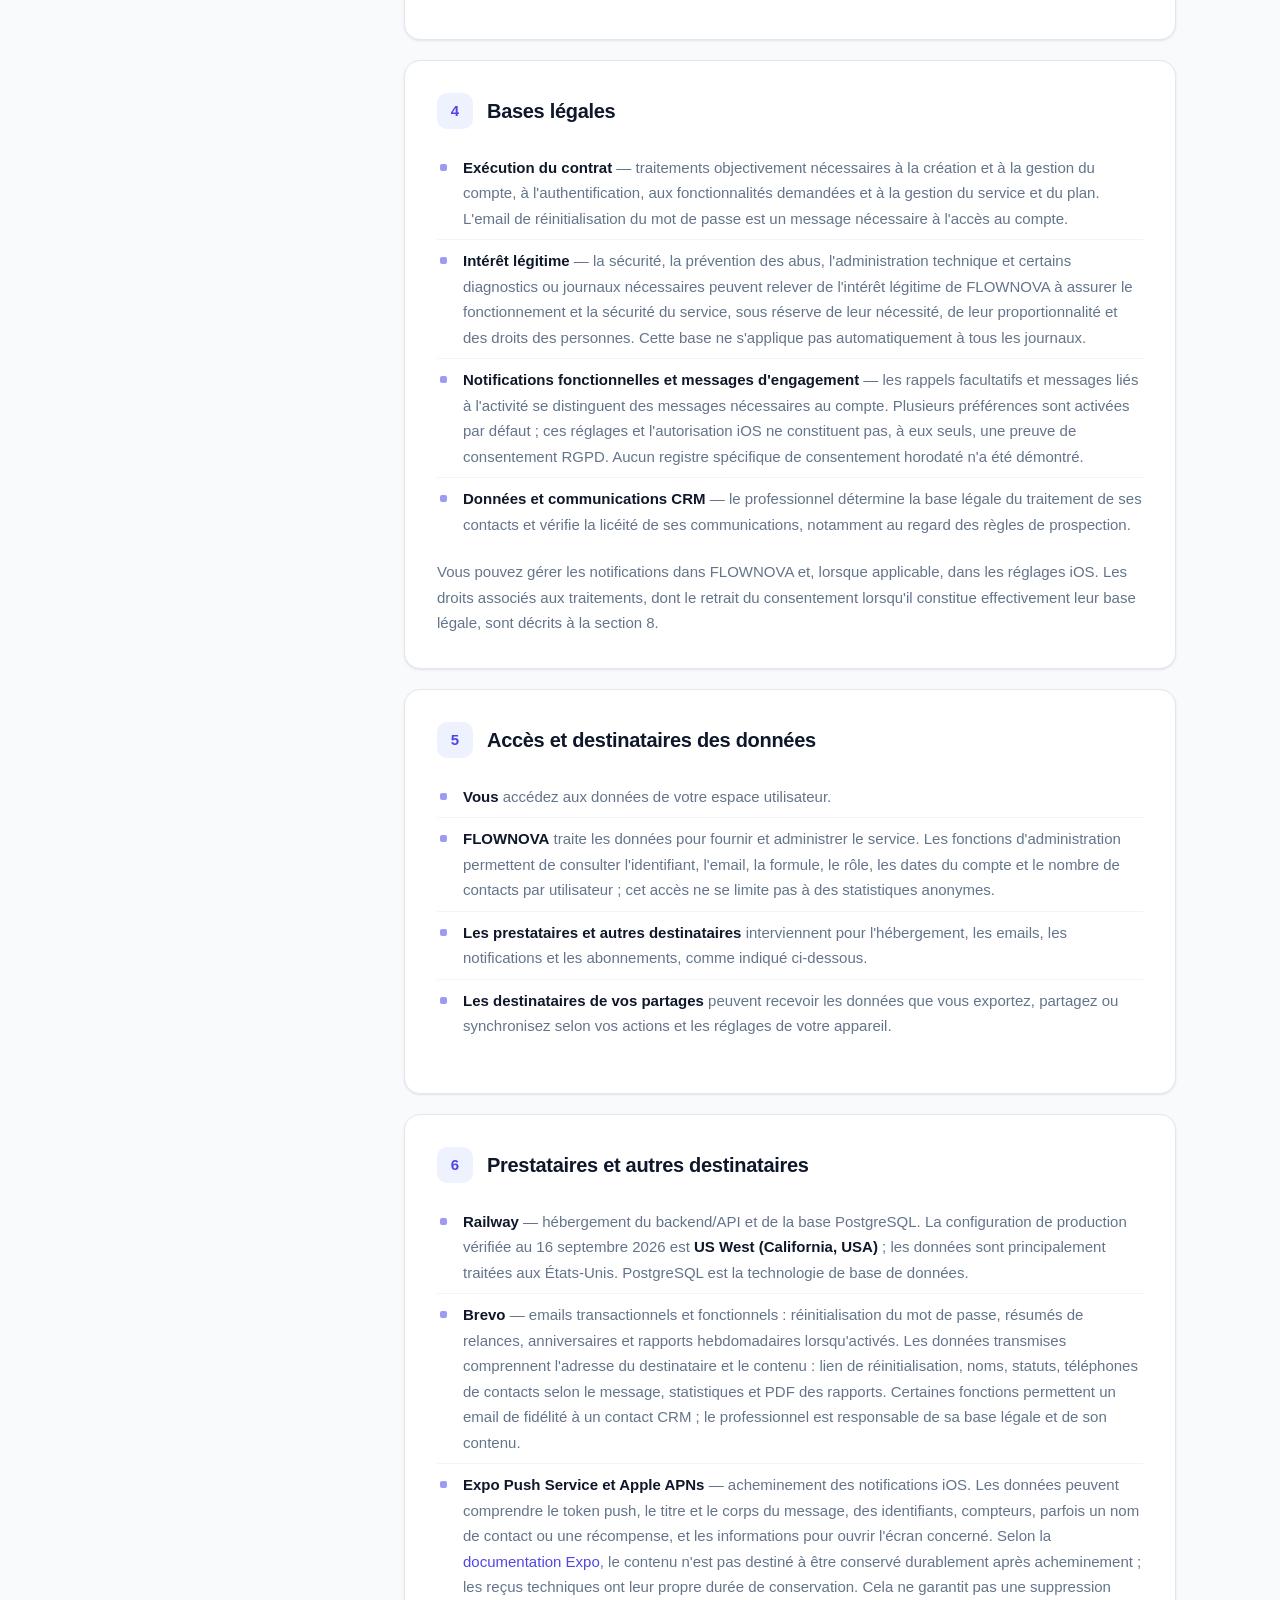
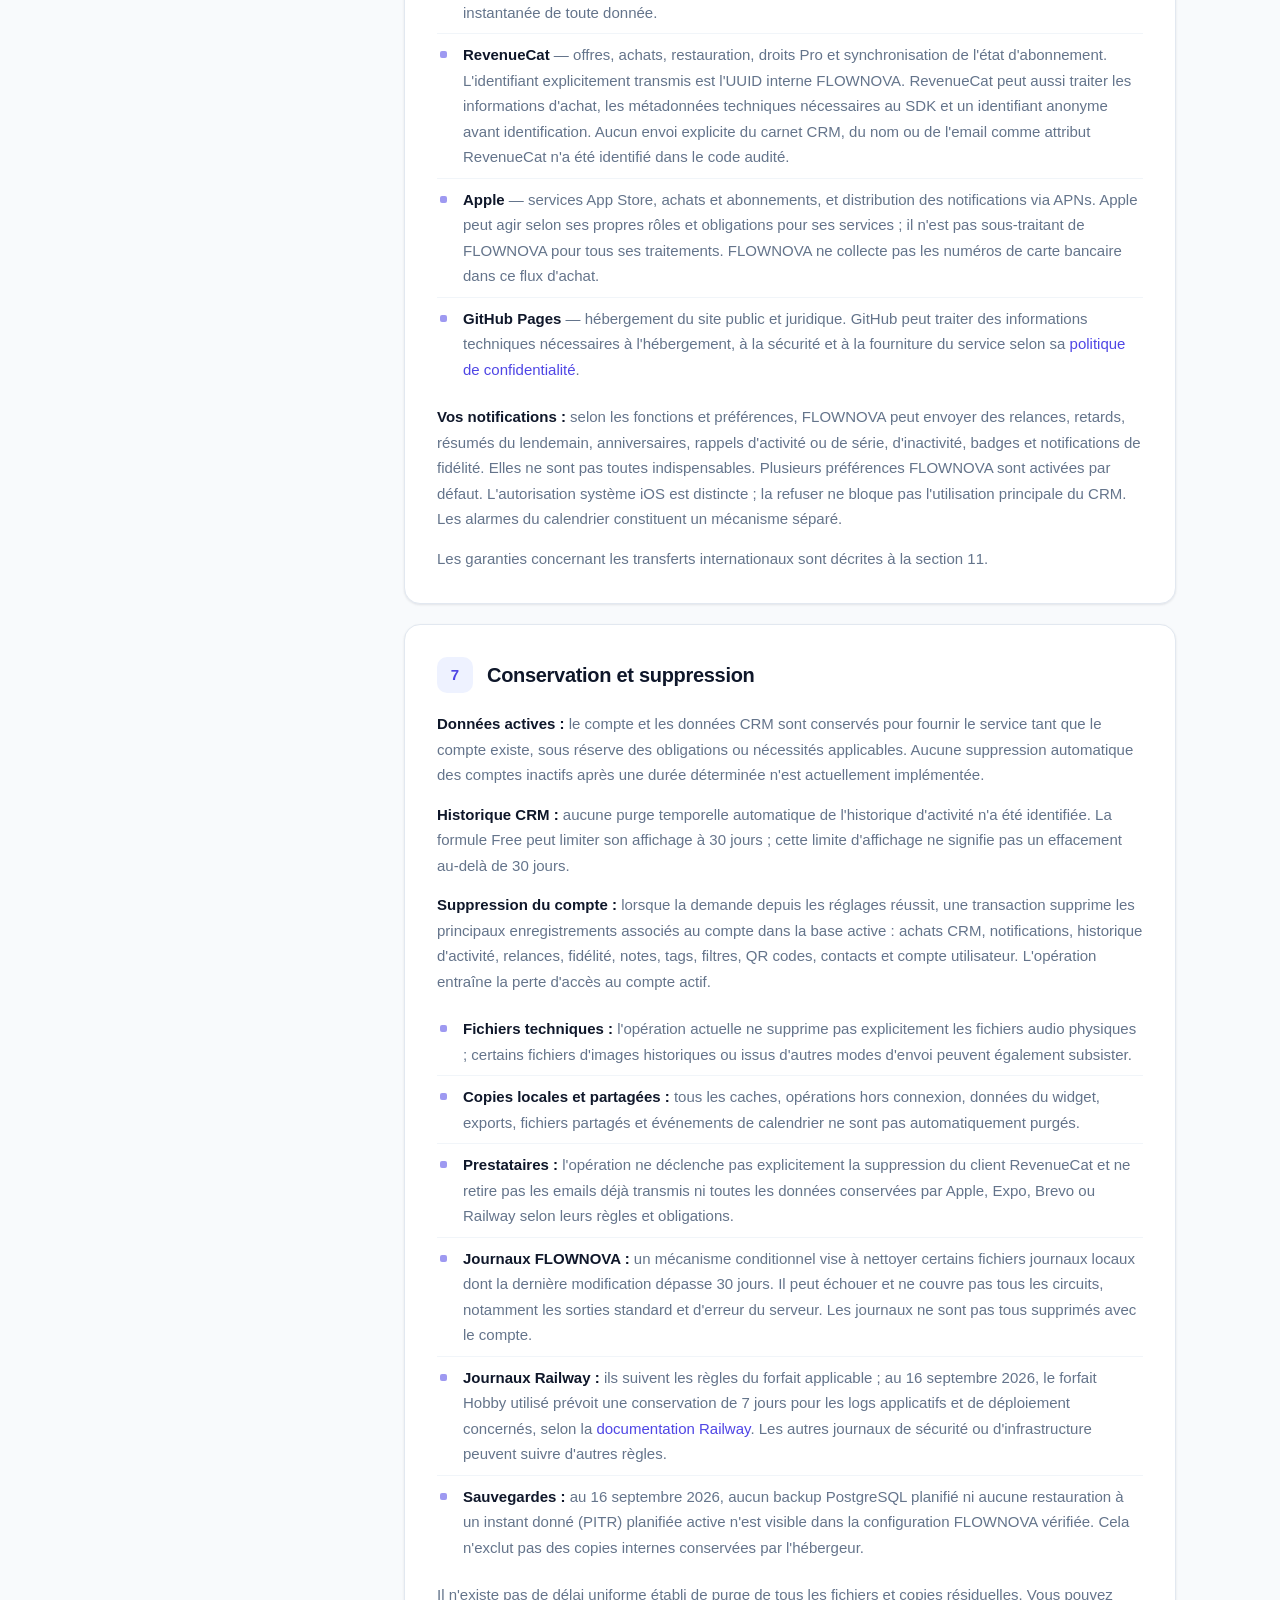
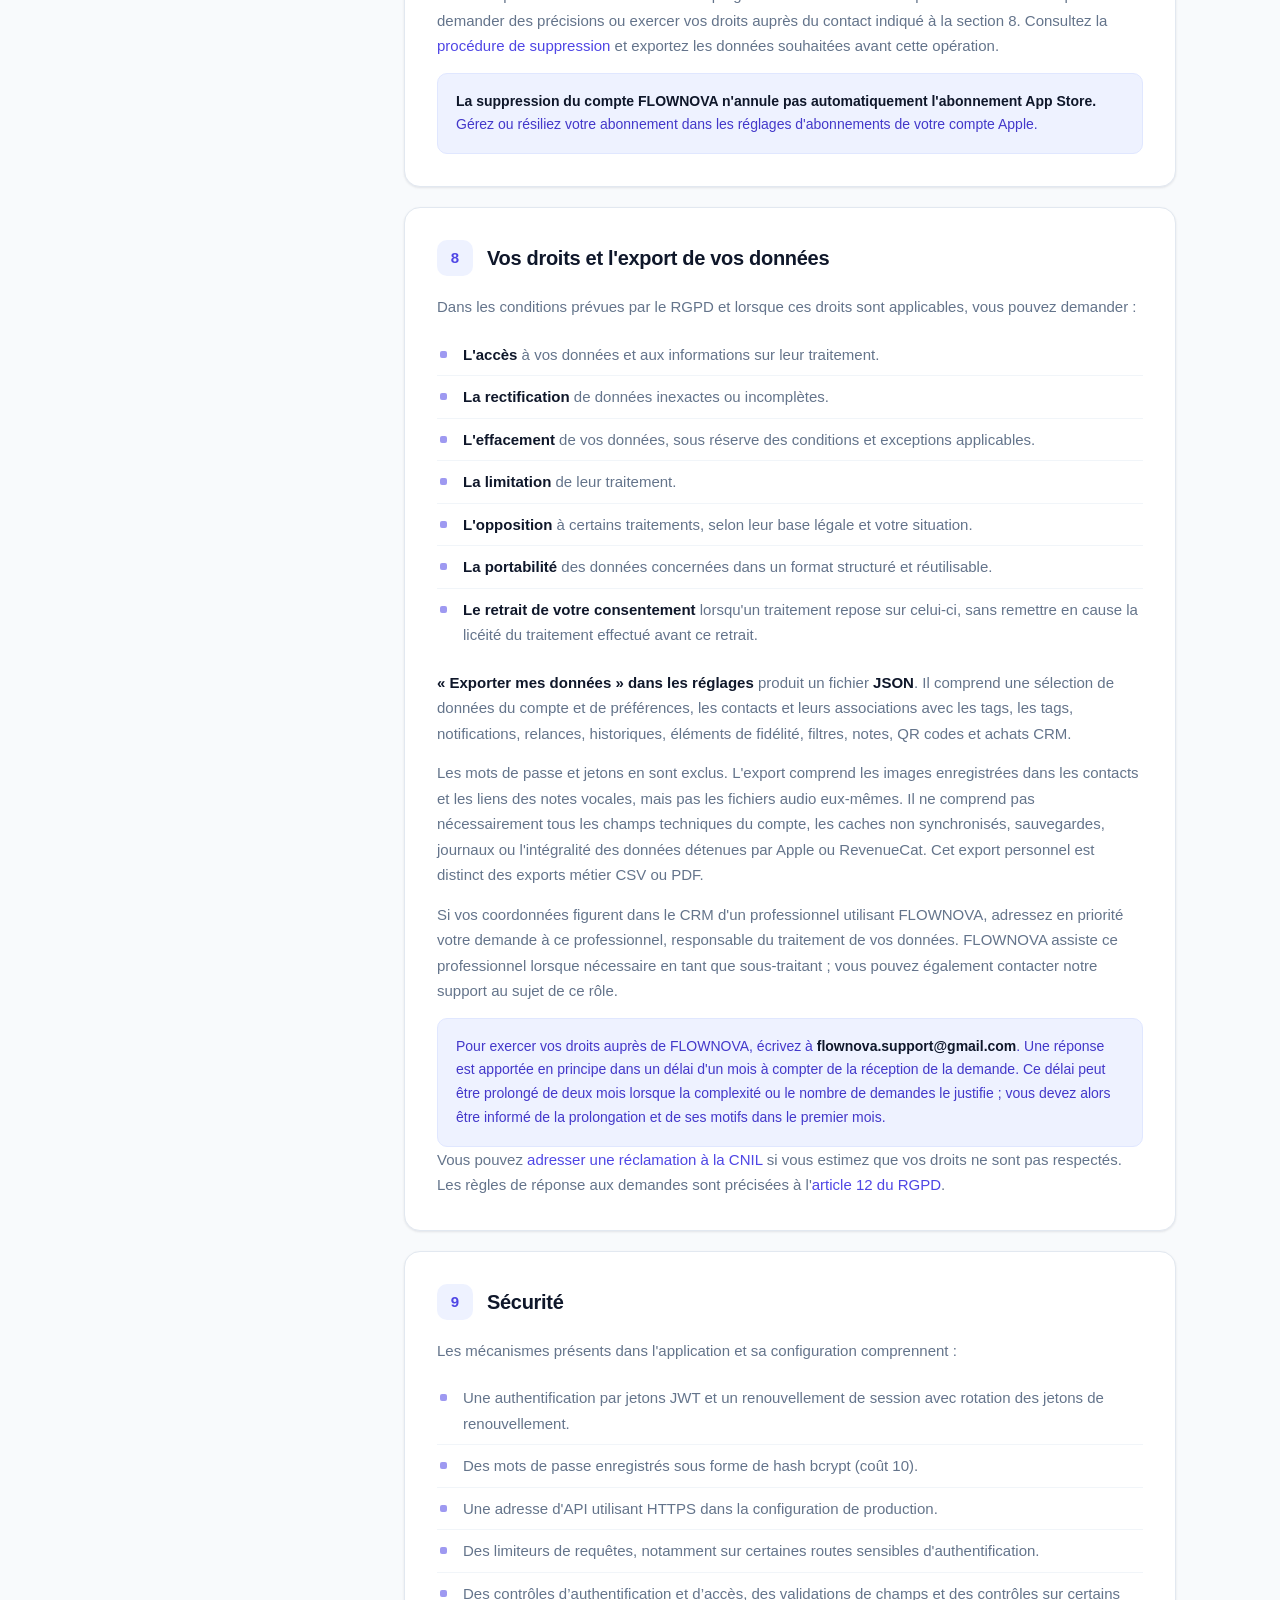
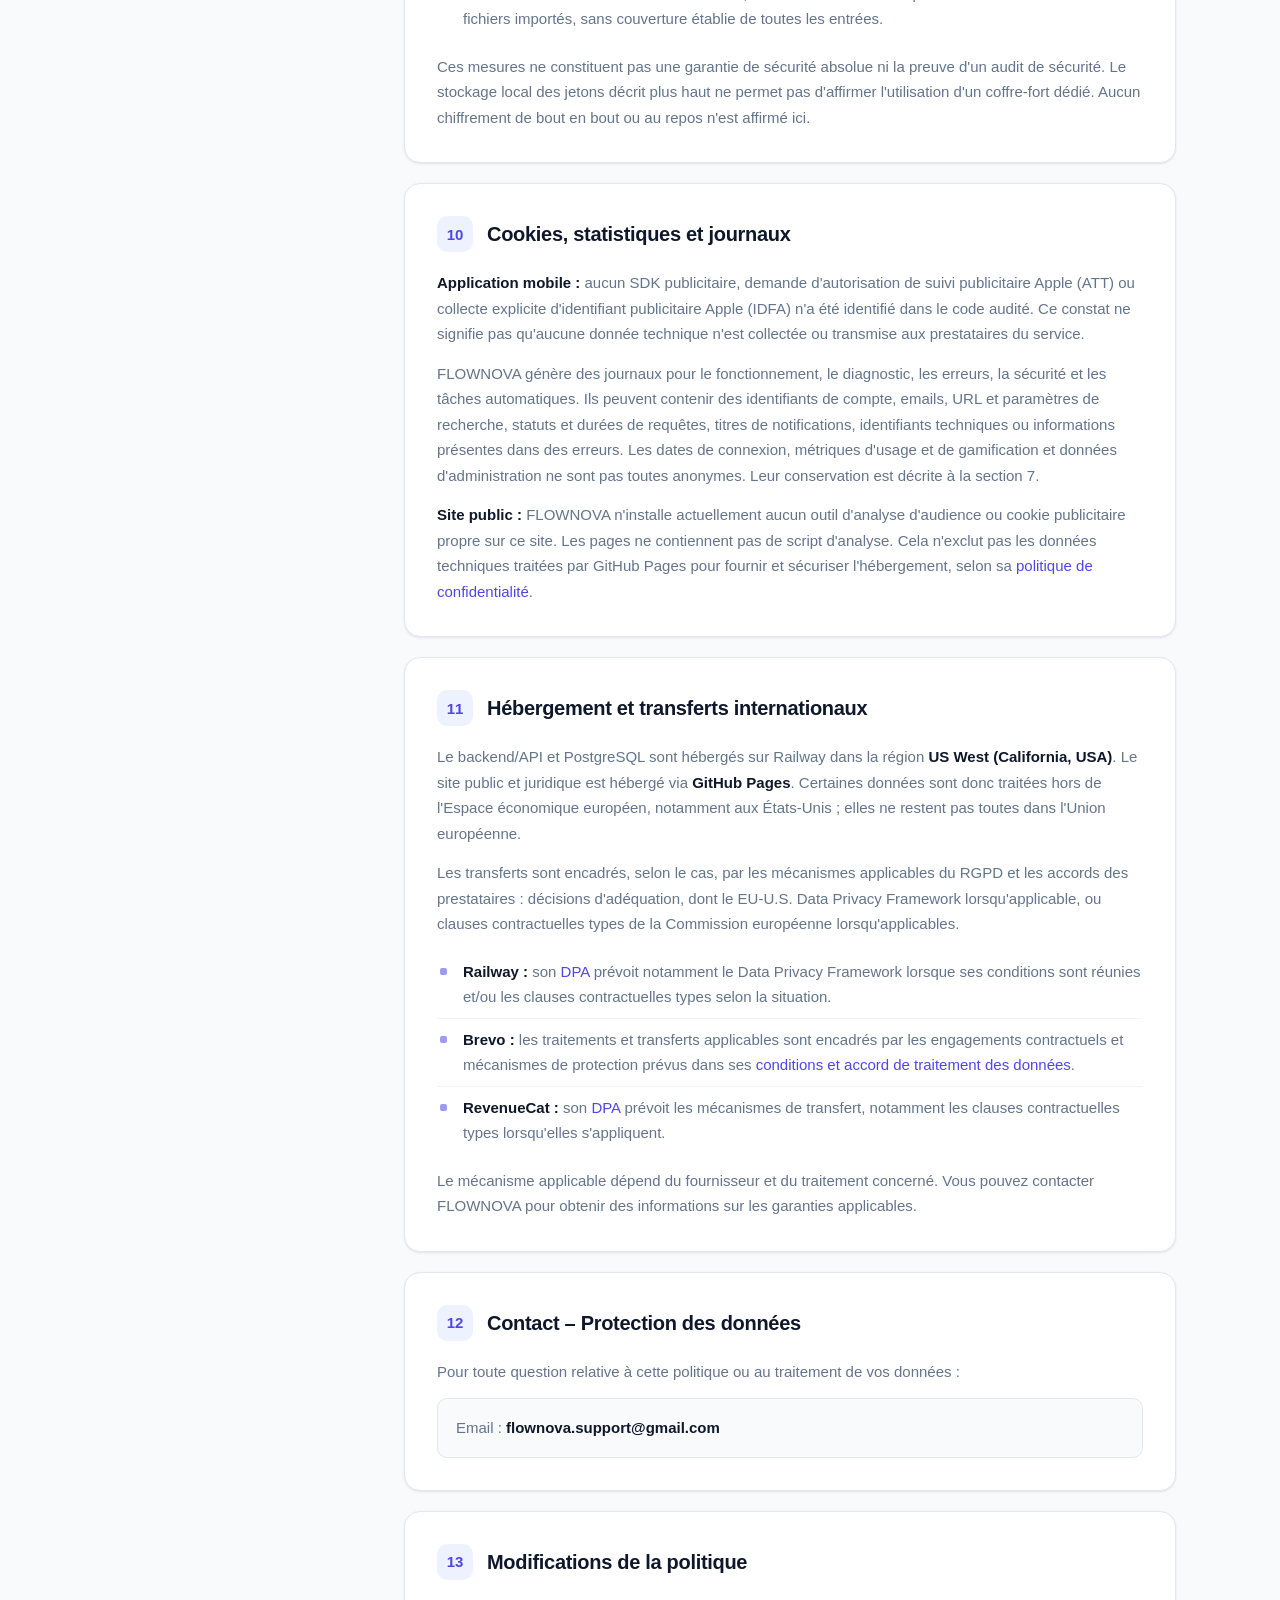
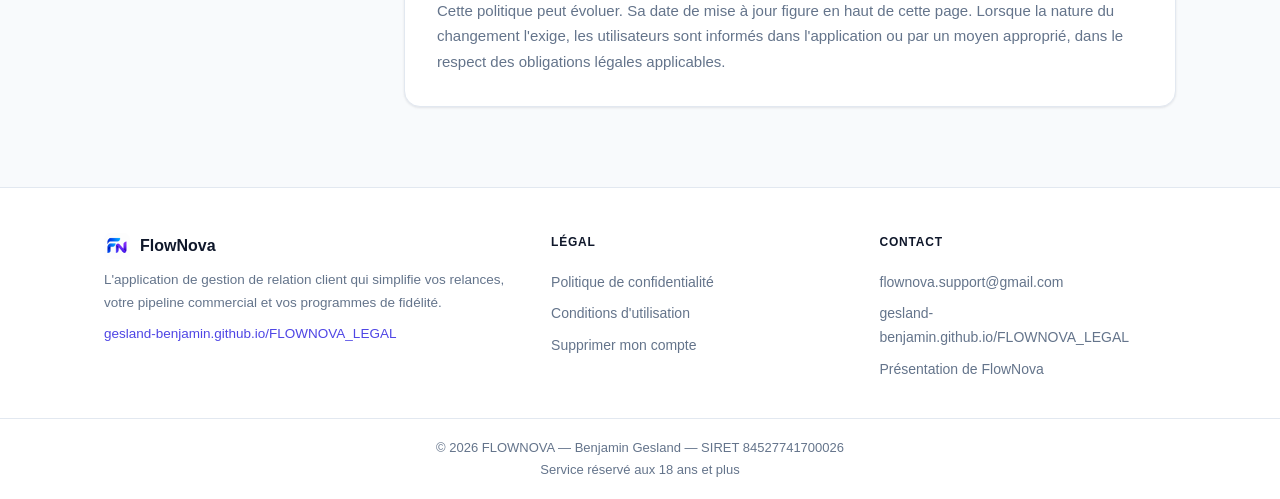
==== commit 9085d891: "finalize FLOWNOVA legal website for iOS launch" ====
--- a/index.html
+++ b/index.html
@@ -4,7 +4,7 @@
   <meta charset="utf-8">
   <meta name="viewport" content="width=device-width, initial-scale=1.0">
   <title>Politique de confidentialité — FlowNova</title>
-  <link rel="icon" type="image/svg+xml" href="favicon.svg">
+  <link rel="icon" type="image/png" href="splash-icon.png">
   <style>
     :root {
       --bg: #F8FAFC;
@@ -338,7 +338,7 @@
     <div class="meta">
       <span class="meta-item">
         <svg viewBox="0 0 24 24" fill="none" stroke="currentColor" stroke-width="2" stroke-linecap="round" stroke-linejoin="round"><rect x="3" y="4" width="18" height="18" rx="2"/><path d="M16 2v4M8 2v4M3 10h18"/></svg>
-        Dernière mise à jour : <strong>21 juin 2026</strong>
+        Dernière mise à jour : <strong>16 septembre 2026</strong>
       </span>
       <span class="meta-item">
         <svg viewBox="0 0 24 24" fill="none" stroke="currentColor" stroke-width="2" stroke-linecap="round" stroke-linejoin="round"><path d="M20 21v-2a4 4 0 0 0-4-4H8a4 4 0 0 0-4 4v2"/><circle cx="12" cy="7" r="4"/></svg>
@@ -355,120 +355,187 @@
       <a href="#s3"><span class="num">03</span> Finalités</a>
       <a href="#s4"><span class="num">04</span> Base légale</a>
       <a href="#s5"><span class="num">05</span> Destinataires</a>
-      <a href="#s6"><span class="num">06</span> Conservation</a>
-      <a href="#s7"><span class="num">07</span> Vos droits RGPD</a>
-      <a href="#s8"><span class="num">08</span> Sécurité</a>
-      <a href="#s9"><span class="num">09</span> Cookies & traceurs</a>
-      <a href="#s10"><span class="num">10</span> Hébergement</a>
-      <a href="#s11"><span class="num">11</span> Contact DPO</a>
-      <a href="#s12"><span class="num">12</span> Modifications</a>
+      <a href="#s6"><span class="num">06</span> Prestataires et destinataires</a>
+      <a href="#s7"><span class="num">07</span> Conservation</a>
+      <a href="#s8"><span class="num">08</span> Vos droits RGPD</a>
+      <a href="#s9"><span class="num">09</span> Sécurité</a>
+      <a href="#s10"><span class="num">10</span> Cookies et journaux</a>
+      <a href="#s11"><span class="num">11</span> Hébergement</a>
+      <a href="#s12"><span class="num">12</span> Contact – Protection des données</a>
+      <a href="#s13"><span class="num">13</span> Modifications</a>
     </aside>
 
     <main class="content">
       <div class="card">
-        <p>Cette politique de confidentialité explique comment nous collectons, utilisons et protégeons vos données personnelles lorsque vous utilisez l'application <strong>FlowNova</strong> (CRM Client). Elle s'applique à toutes les versions de l'application disponibles sur l'App Store (iOS) et Google Play (Android).</p>
+        <p>Cette politique explique comment <strong>FLOWNOVA</strong> traite les données personnelles liées à l'utilisation de son application de gestion de la relation client. Elle distingue vos données de compte, les données de vos clients et prospects, et les données techniques. La section « Cookies, statistiques et journaux » précise également le fonctionnement de cette page web.</p>
       </div>
 
       <div class="card" id="s1">
-        <div class="section-head"><div class="section-num">1</div><h2>Responsable de traitement</h2></div>
-        <p>Le responsable du traitement des données est :</p>
+        <div class="section-head"><div class="section-num">1</div><h2>Responsable de traitement et rôles</h2></div>
+        <p><strong>Benjamin Gesland / FLOWNOVA</strong> est responsable du traitement pour la création et l’administration des comptes, l’authentification, la fourniture du service, les préférences, le plan et l’abonnement, la sécurité, l’administration technique et le support.</p>
         <div class="contact-box">
-          <p><strong>Benjamin Gesland</strong><br>Email : <a href="mailto:contact@crmclient.app">contact@crmclient.app</a></p>
+          <p><strong>Benjamin Gesland</strong><br>SIRET : 84527741700026<br>Email : <a href="mailto:flownova.support@gmail.com">flownova.support@gmail.com</a></p>
         </div>
+        <p>Pour les données de clients et prospects enregistrées dans le CRM, <strong>l'utilisateur professionnel est responsable du traitement</strong> : il décide pourquoi et comment les utiliser, détermine leur base légale et informe les personnes concernées. FLOWNOVA agit comme <strong>sous-traitant</strong> lorsqu'il traite ces données pour son compte.</p>
+        <p><a href="terms.html#dpa">L’accord de traitement des données (DPA) annexé aux Conditions</a> encadre cette relation avec les utilisateurs professionnels.</p>
       </div>
 
       <div class="card" id="s2">
-        <div class="section-head"><div class="section-num">2</div><h2>Données collectées</h2></div>
-        <p>Nous collectons uniquement les données nécessaires au fonctionnement du service :</p>
-        <ul>
-          <li><strong>Email</strong> — création de compte et authentification</li>
-          <li><strong>Contacts CRM</strong> — noms, téléphones, emails, statuts, dates de relance, réseaux sociaux, notes, tags et cartes de fidélité (données que vous saisissez)</li>
-          <li><strong>Token de notification push</strong> — envoi de rappels de relance</li>
-          <li><strong>Données de connexion</strong> — refresh token pour maintien sécurisé de la session</li>
-        </ul>
+        <div class="section-head"><div class="section-num">2</div><h2>Données collectées et stockage</h2></div>
+        <p><strong>a) Votre compte et vos réglages</strong></p>
+        <ul>
+          <li><strong>Identification et connexion</strong> — identifiant de compte (UUID), email, mot de passe enregistré sous forme de hash bcrypt, jetons de renouvellement et de réinitialisation avec leurs échéances.</li>
+          <li><strong>Gestion du compte</strong> — rôle, formule Free ou Pro, dates de création, de modification et de dernière connexion.</li>
+          <li><strong>Notifications et préférences</strong> — langue, préférences de notifications et de rapports, identifiant de notification push et dates techniques d'envoi.</li>
+          <li><strong>Personnalisation et activité</strong> — modèles de notes et de messages dont le contenu est personnalisable et peut contenir des données personnelles, configuration du pipeline, compteurs, séries et badges.</li>
+        </ul>
+        <p><strong>b) Les données de vos contacts CRM</strong></p>
+        <ul>
+          <li><strong>Coordonnées</strong> — noms et prénoms, téléphones, emails, adresses, entreprises, liens Facebook, Instagram et X, anniversaires.</li>
+          <li><strong>Images et notes</strong> — avatars et photos enregistrés comme données d'image dans la base ; notes textuelles ; notes vocales conservées dans des fichiers audio sur le serveur, avec un lien enregistré dans la note en base.</li>
+          <li><strong>Suivi commercial</strong> — statuts, relances, dates et heures, montants d'opportunités, achats CRM avec montants et quantités. Ces achats décrivent votre activité commerciale et sont distincts de votre abonnement à FLOWNOVA.</li>
+          <li><strong>Organisation</strong> — tags, fidélité, filtres sauvegardés, QR codes, historique d'activité et autres informations volontairement saisies dans les fiches CRM.</li>
+        </ul>
+        <p>Les enregistrements du serveur utilisent une base <strong>PostgreSQL</strong>. Les fichiers audio sont conservés séparément : tous les médias ne sont donc pas stockés dans cette base.</p>
+        <p><strong>c) Sur votre appareil</strong></p>
+        <ul>
+          <li>L'application conserve localement vos jetons de connexion et de renouvellement ainsi que votre profil dans son stockage persistant (AsyncStorage).</li>
+          <li>Elle conserve aussi un cache de contacts, une file de modifications hors connexion, la langue, le thème, l'état du parcours de découverte et des informations de synchronisation du calendrier.</li>
+          <li>Le widget iOS reçoit localement le nombre de relances, la date de mise à jour et les identifiants et noms de cinq contacts au maximum.</li>
+          <li>L'export JSON est enregistré dans les documents de l'application avant l'ouverture du partage système.</li>
+        </ul>
+        <p><strong>d) Permissions, calendrier et partages</strong></p>
+        <p>Selon les fonctions utilisées, l’appareil photo, la photothèque, le microphone et le calendrier demandent des permissions système. Les notifications push nécessitent également une autorisation de notification.</p>
+        <p>La synchronisation du calendrier crée des événements avec le nom du contact, son téléphone lorsqu'il est renseigné et les horaires de relance, ainsi qu'une alarme une heure avant l'événement. Sur iOS, un calendrier local est privilégié, avec repli sur le calendrier par défaut. Selon vos réglages, ce calendrier peut être synchronisé avec un service externe ; iCloud ou Google Calendar ne sont pas des destinataires systématiques.</p>
+        <p>Les liens sociaux, exports et fonctions de partage peuvent ouvrir des applications ou services que vous choisissez ; les données partagées volontairement leur sont transmises via la feuille de partage du système. Ces actions sont distinctes de l'intégration de traceurs publicitaires.</p>
+        <p><strong>Âge d'utilisation :</strong> FLOWNOVA est réservé aux personnes âgées de <strong>18 ans ou plus</strong>. Il s'agit d'une condition contractuelle d'accès au service.</p>
       </div>
 
       <div class="card" id="s3">
         <div class="section-head"><div class="section-num">3</div><h2>Finalités du traitement</h2></div>
         <ul>
-          <li>Authentification et sécurisation de votre compte</li>
-          <li>Gestion de votre relation client (CRM)</li>
-          <li>Envoi de rappels de relance par notification push et/ou email</li>
-          <li>Statistiques d'usage agrégées et anonymisées (administration)</li>
+          <li>Créer votre compte, vous authentifier, renouveler votre session et permettre la réinitialisation de votre mot de passe.</li>
+          <li>Fournir et synchroniser les fonctions CRM : contacts, relances, pipeline, notes, fidélité, calendrier, widget, fonctionnement hors connexion et exports.</li>
+          <li>Envoyer les notifications et emails liés aux relances, anniversaires et rapports, selon les fonctionnalités et réglages concernés. Les rappels d'anniversaire sont adressés à l'utilisateur, pas automatiquement à ses contacts.</li>
+          <li>Gérer les achats, restaurations et droits liés à l'abonnement FLOWNOVA.</li>
+          <li>Afficher les statistiques et éléments de gamification, administrer les comptes, fournir le support, prévenir les abus et diagnostiquer les erreurs et le fonctionnement du service. Ces traitements ne sont pas tous anonymes.</li>
         </ul>
       </div>
 
       <div class="card" id="s4">
-        <div class="section-head"><div class="section-num">4</div><h2>Base légale</h2></div>
-        <ul>
-          <li><strong>Exécution du contrat</strong> — les données sont nécessaires au fonctionnement du service</li>
-          <li><strong>Consentement</strong> — pour les notifications push et email (vous pouvez les désactiver dans les Paramètres de l'application)</li>
-        </ul>
+        <div class="section-head"><div class="section-num">4</div><h2>Bases légales</h2></div>
+        <ul>
+          <li><strong>Exécution du contrat</strong> — traitements objectivement nécessaires à la création et à la gestion du compte, à l'authentification, aux fonctionnalités demandées et à la gestion du service et du plan. L'email de réinitialisation du mot de passe est un message nécessaire à l'accès au compte.</li>
+          <li><strong>Intérêt légitime</strong> — la sécurité, la prévention des abus, l'administration technique et certains diagnostics ou journaux nécessaires peuvent relever de l'intérêt légitime de FLOWNOVA à assurer le fonctionnement et la sécurité du service, sous réserve de leur nécessité, de leur proportionnalité et des droits des personnes. Cette base ne s'applique pas automatiquement à tous les journaux.</li>
+          <li><strong>Notifications fonctionnelles et messages d'engagement</strong> — les rappels facultatifs et messages liés à l'activité se distinguent des messages nécessaires au compte. Plusieurs préférences sont activées par défaut ; ces réglages et l'autorisation iOS ne constituent pas, à eux seuls, une preuve de consentement RGPD. Aucun registre spécifique de consentement horodaté n'a été démontré.</li>
+          <li><strong>Données et communications CRM</strong> — le professionnel détermine la base légale du traitement de ses contacts et vérifie la licéité de ses communications, notamment au regard des règles de prospection.</li>
+        </ul>
+        <p>Vous pouvez gérer les notifications dans FLOWNOVA et, lorsque applicable, dans les réglages iOS. Les droits associés aux traitements, dont le retrait du consentement lorsqu'il constitue effectivement leur base légale, sont décrits à la section 8.</p>
       </div>
 
       <div class="card" id="s5">
-        <div class="section-head"><div class="section-num">5</div><h2>Destinataires des données</h2></div>
-        <p>Vos données sont strictement confidentielles. Elles ne sont :</p>
-        <ul>
-          <li><strong>Jamais revendues</strong> à des tiers</li>
-          <li><strong>Jamais partagées</strong> avec d'autres utilisateurs</li>
-          <li>Accessibles uniquement par <strong>vous-même</strong></li>
-          <li>Accessibles aux administrateurs sous forme <strong>agrégée</strong> (statistiques globales anonymisées)</li>
+        <div class="section-head"><div class="section-num">5</div><h2>Accès et destinataires des données</h2></div>
+        <ul>
+          <li><strong>Vous</strong> accédez aux données de votre espace utilisateur.</li>
+          <li><strong>FLOWNOVA</strong> traite les données pour fournir et administrer le service. Les fonctions d'administration permettent de consulter l'identifiant, l'email, la formule, le rôle, les dates du compte et le nombre de contacts par utilisateur ; cet accès ne se limite pas à des statistiques anonymes.</li>
+          <li><strong>Les prestataires et autres destinataires</strong> interviennent pour l'hébergement, les emails, les notifications et les abonnements, comme indiqué ci-dessous.</li>
+          <li><strong>Les destinataires de vos partages</strong> peuvent recevoir les données que vous exportez, partagez ou synchronisez selon vos actions et les réglages de votre appareil.</li>
         </ul>
       </div>
 
       <div class="card" id="s6">
-        <div class="section-head"><div class="section-num">6</div><h2>Durée de conservation</h2></div>
-        <p>Vos données sont conservées tant que votre compte est actif. En cas de suppression de compte, toutes vos données (contacts, notes, rappels, cartes de fidélité) sont supprimées définitivement sous <strong>30 jours</strong>.</p>
+        <div class="section-head"><div class="section-num">6</div><h2>Prestataires et autres destinataires</h2></div>
+        <ul>
+          <li><strong>Railway</strong> — hébergement du backend/API et de la base PostgreSQL. La configuration de production vérifiée au 16 septembre 2026 est <strong>US West (California, USA)</strong> ; les données sont principalement traitées aux États-Unis. PostgreSQL est la technologie de base de données.</li>
+          <li><strong>Brevo</strong> — emails transactionnels et fonctionnels : réinitialisation du mot de passe, résumés de relances, anniversaires et rapports hebdomadaires lorsqu'activés. Les données transmises comprennent l'adresse du destinataire et le contenu : lien de réinitialisation, noms, statuts, téléphones de contacts selon le message, statistiques et PDF des rapports. Certaines fonctions permettent un email de fidélité à un contact CRM ; le professionnel est responsable de sa base légale et de son contenu.</li>
+          <li><strong>Expo Push Service et Apple APNs</strong> — acheminement des notifications iOS. Les données peuvent comprendre le token push, le titre et le corps du message, des identifiants, compteurs, parfois un nom de contact ou une récompense, et les informations pour ouvrir l'écran concerné. Selon la <a href="https://docs.expo.dev/push-notifications/faq/">documentation Expo</a>, le contenu n'est pas destiné à être conservé durablement après acheminement ; les reçus techniques ont leur propre durée de conservation. Cela ne garantit pas une suppression instantanée de toute donnée.</li>
+          <li><strong>RevenueCat</strong> — offres, achats, restauration, droits Pro et synchronisation de l'état d'abonnement. L'identifiant explicitement transmis est l'UUID interne FLOWNOVA. RevenueCat peut aussi traiter les informations d'achat, les métadonnées techniques nécessaires au SDK et un identifiant anonyme avant identification. Aucun envoi explicite du carnet CRM, du nom ou de l'email comme attribut RevenueCat n'a été identifié dans le code audité.</li>
+          <li><strong>Apple</strong> — services App Store, achats et abonnements, et distribution des notifications via APNs. Apple peut agir selon ses propres rôles et obligations pour ses services ; il n'est pas sous-traitant de FLOWNOVA pour tous ses traitements. FLOWNOVA ne collecte pas les numéros de carte bancaire dans ce flux d'achat.</li>
+          <li><strong>GitHub Pages</strong> — hébergement du site public et juridique. GitHub peut traiter des informations techniques nécessaires à l'hébergement, à la sécurité et à la fourniture du service selon sa <a href="https://docs.github.com/en/site-policy/privacy-policies/github-general-privacy-statement">politique de confidentialité</a>.</li>
+        </ul>
+        <p><strong>Vos notifications :</strong> selon les fonctions et préférences, FLOWNOVA peut envoyer des relances, retards, résumés du lendemain, anniversaires, rappels d'activité ou de série, d'inactivité, badges et notifications de fidélité. Elles ne sont pas toutes indispensables. Plusieurs préférences FLOWNOVA sont activées par défaut. L'autorisation système iOS est distincte ; la refuser ne bloque pas l'utilisation principale du CRM. Les alarmes du calendrier constituent un mécanisme séparé.</p>
+        <p>Les garanties concernant les transferts internationaux sont décrites à la section 11.</p>
       </div>
 
       <div class="card" id="s7">
-        <div class="section-head"><div class="section-num">7</div><h2>Vos droits (RGPD)</h2></div>
-        <p>Conformément au Règlement Général sur la Protection des Données (UE 2016/679), vous disposez des droits suivants :</p>
-        <ul>
-          <li><strong>Droit d'accès</strong> — obtenir une copie de vos données</li>
-          <li><strong>Droit de rectification</strong> — modifier vos informations</li>
-          <li><strong>Droit à l'effacement</strong> — supprimer votre compte et toutes vos données</li>
-          <li><strong>Droit à la portabilité</strong> — exporter vos contacts au format CSV</li>
-          <li><strong>Droit d'opposition</strong> — désactiver les notifications à tout moment</li>
-        </ul>
-        <div class="notice">
-          <svg viewBox="0 0 24 24" fill="none" stroke="currentColor" stroke-width="2" stroke-linecap="round" stroke-linejoin="round"><path d="M10.29 3.86L1.82 18a2 2 0 0 0 1.71 3h16.94a2 2 0 0 0 1.71-3L13.71 3.86a2 2 0 0 0-3.42 0z"/><path d="M12 9v4M12 17h.01"/></svg>
-          <p>Pour exercer ces droits, contactez-nous à <a href="mailto:contact@crmclient.app"><strong>contact@crmclient.app</strong></a>. Réponse sous 30 jours maximum.</p>
+        <div class="section-head"><div class="section-num">7</div><h2>Conservation et suppression</h2></div>
+        <p><strong>Données actives :</strong> le compte et les données CRM sont conservés pour fournir le service tant que le compte existe, sous réserve des obligations ou nécessités applicables. Aucune suppression automatique des comptes inactifs après une durée déterminée n'est actuellement implémentée.</p>
+        <p><strong>Historique CRM :</strong> aucune purge temporelle automatique de l'historique d'activité n'a été identifiée. La formule Free peut limiter son affichage à 30 jours ; cette limite d'affichage ne signifie pas un effacement au-delà de 30 jours.</p>
+        <p><strong>Suppression du compte :</strong> lorsque la demande depuis les réglages réussit, une transaction supprime les principaux enregistrements associés au compte dans la base active : achats CRM, notifications, historique d'activité, relances, fidélité, notes, tags, filtres, QR codes, contacts et compte utilisateur. L'opération entraîne la perte d'accès au compte actif.</p>
+        <ul>
+          <li><strong>Fichiers techniques :</strong> l'opération actuelle ne supprime pas explicitement les fichiers audio physiques ; certains fichiers d'images historiques ou issus d'autres modes d'envoi peuvent également subsister.</li>
+          <li><strong>Copies locales et partagées :</strong> tous les caches, opérations hors connexion, données du widget, exports, fichiers partagés et événements de calendrier ne sont pas automatiquement purgés.</li>
+          <li><strong>Prestataires :</strong> l'opération ne déclenche pas explicitement la suppression du client RevenueCat et ne retire pas les emails déjà transmis ni toutes les données conservées par Apple, Expo, Brevo ou Railway selon leurs règles et obligations.</li>
+          <li><strong>Journaux FLOWNOVA :</strong> un mécanisme conditionnel vise à nettoyer certains fichiers journaux locaux dont la dernière modification dépasse 30 jours. Il peut échouer et ne couvre pas tous les circuits, notamment les sorties standard et d'erreur du serveur. Les journaux ne sont pas tous supprimés avec le compte.</li>
+          <li><strong>Journaux Railway :</strong> ils suivent les règles du forfait applicable ; au 16 septembre 2026, le forfait Hobby utilisé prévoit une conservation de 7 jours pour les logs applicatifs et de déploiement concernés, selon la <a href="https://docs.railway.com/observability/logs">documentation Railway</a>. Les autres journaux de sécurité ou d'infrastructure peuvent suivre d'autres règles.</li>
+          <li><strong>Sauvegardes :</strong> au 16 septembre 2026, aucun backup PostgreSQL planifié ni aucune restauration à un instant donné (PITR) planifiée active n'est visible dans la configuration FLOWNOVA vérifiée. Cela n'exclut pas des copies internes conservées par l'hébergeur.</li>
+        </ul>
+        <p>Il n'existe pas de délai uniforme établi de purge de tous les fichiers et copies résiduelles. Vous pouvez demander des précisions ou exercer vos droits auprès du contact indiqué à la section 8. Consultez la <a href="delete-account.html">procédure de suppression</a> et exportez les données souhaitées avant cette opération.</p>
+        <div class="notice"><p><strong>La suppression du compte FLOWNOVA n'annule pas automatiquement l'abonnement App Store.</strong> Gérez ou résiliez votre abonnement dans les réglages d'abonnements de votre compte Apple.</p></div>
+      </div>
+
+      <div class="card" id="s8">
+        <div class="section-head"><div class="section-num">8</div><h2>Vos droits et l'export de vos données</h2></div>
+        <p>Dans les conditions prévues par le RGPD et lorsque ces droits sont applicables, vous pouvez demander :</p>
+        <ul>
+          <li><strong>L'accès</strong> à vos données et aux informations sur leur traitement.</li>
+          <li><strong>La rectification</strong> de données inexactes ou incomplètes.</li>
+          <li><strong>L'effacement</strong> de vos données, sous réserve des conditions et exceptions applicables.</li>
+          <li><strong>La limitation</strong> de leur traitement.</li>
+          <li><strong>L'opposition</strong> à certains traitements, selon leur base légale et votre situation.</li>
+          <li><strong>La portabilité</strong> des données concernées dans un format structuré et réutilisable.</li>
+          <li><strong>Le retrait de votre consentement</strong> lorsqu'un traitement repose sur celui-ci, sans remettre en cause la licéité du traitement effectué avant ce retrait.</li>
+        </ul>
+        <p><strong>« Exporter mes données » dans les réglages</strong> produit un fichier <strong>JSON</strong>. Il comprend une sélection de données du compte et de préférences, les contacts et leurs associations avec les tags, les tags, notifications, relances, historiques, éléments de fidélité, filtres, notes, QR codes et achats CRM.</p>
+        <p>Les mots de passe et jetons en sont exclus. L'export comprend les images enregistrées dans les contacts et les liens des notes vocales, mais pas les fichiers audio eux-mêmes. Il ne comprend pas nécessairement tous les champs techniques du compte, les caches non synchronisés, sauvegardes, journaux ou l'intégralité des données détenues par Apple ou RevenueCat. Cet export personnel est distinct des exports métier CSV ou PDF.</p>
+        <p>Si vos coordonnées figurent dans le CRM d'un professionnel utilisant FLOWNOVA, adressez en priorité votre demande à ce professionnel, responsable du traitement de vos données. FLOWNOVA assiste ce professionnel lorsque nécessaire en tant que sous-traitant ; vous pouvez également contacter notre support au sujet de ce rôle.</p>
+        <div class="notice"><p>Pour exercer vos droits auprès de FLOWNOVA, écrivez à <a href="mailto:flownova.support@gmail.com"><strong>flownova.support@gmail.com</strong></a>. Une réponse est apportée en principe dans un délai d'un mois à compter de la réception de la demande. Ce délai peut être prolongé de deux mois lorsque la complexité ou le nombre de demandes le justifie ; vous devez alors être informé de la prolongation et de ses motifs dans le premier mois.</p></div>
+        <p>Vous pouvez <a href="https://www.cnil.fr/fr/adresser-une-plainte">adresser une réclamation à la CNIL</a> si vous estimez que vos droits ne sont pas respectés. Les règles de réponse aux demandes sont précisées à l'<a href="https://www.cnil.fr/fr/reglement-europeen-protection-donnees/chapitre3">article 12 du RGPD</a>.</p>
+      </div>
+
+      <div class="card" id="s9">
+        <div class="section-head"><div class="section-num">9</div><h2>Sécurité</h2></div>
+        <p>Les mécanismes présents dans l'application et sa configuration comprennent :</p>
+        <ul>
+          <li>Une authentification par jetons JWT et un renouvellement de session avec rotation des jetons de renouvellement.</li>
+          <li>Des mots de passe enregistrés sous forme de hash bcrypt (coût 10).</li>
+          <li>Une adresse d'API utilisant HTTPS dans la configuration de production.</li>
+          <li>Des limiteurs de requêtes, notamment sur certaines routes sensibles d'authentification.</li>
+          <li>Des contrôles d’authentification et d’accès, des validations de champs et des contrôles sur certains fichiers importés, sans couverture établie de toutes les entrées.</li>
+        </ul>
+        <p>Ces mesures ne constituent pas une garantie de sécurité absolue ni la preuve d'un audit de sécurité. Le stockage local des jetons décrit plus haut ne permet pas d'affirmer l'utilisation d'un coffre-fort dédié. Aucun chiffrement de bout en bout ou au repos n'est affirmé ici.</p>
+      </div>
+
+      <div class="card" id="s10">
+        <div class="section-head"><div class="section-num">10</div><h2>Cookies, statistiques et journaux</h2></div>
+        <p><strong>Application mobile :</strong> aucun SDK publicitaire, demande d'autorisation de suivi publicitaire Apple (ATT) ou collecte explicite d'identifiant publicitaire Apple (IDFA) n'a été identifié dans le code audité. Ce constat ne signifie pas qu'aucune donnée technique n'est collectée ou transmise aux prestataires du service.</p>
+        <p>FLOWNOVA génère des journaux pour le fonctionnement, le diagnostic, les erreurs, la sécurité et les tâches automatiques. Ils peuvent contenir des identifiants de compte, emails, URL et paramètres de recherche, statuts et durées de requêtes, titres de notifications, identifiants techniques ou informations présentes dans des erreurs. Les dates de connexion, métriques d'usage et de gamification et données d'administration ne sont pas toutes anonymes. Leur conservation est décrite à la section 7.</p>
+        <p><strong>Site public :</strong> FLOWNOVA n'installe actuellement aucun outil d'analyse d'audience ou cookie publicitaire propre sur ce site. Les pages ne contiennent pas de script d'analyse. Cela n'exclut pas les données techniques traitées par GitHub Pages pour fournir et sécuriser l'hébergement, selon sa <a href="https://docs.github.com/en/site-policy/privacy-policies/github-general-privacy-statement">politique de confidentialité</a>.</p>
+      </div>
+
+      <div class="card" id="s11">
+        <div class="section-head"><div class="section-num">11</div><h2>Hébergement et transferts internationaux</h2></div>
+        <p>Le backend/API et PostgreSQL sont hébergés sur Railway dans la région <strong>US West (California, USA)</strong>. Le site public et juridique est hébergé via <strong>GitHub Pages</strong>. Certaines données sont donc traitées hors de l'Espace économique européen, notamment aux États-Unis ; elles ne restent pas toutes dans l'Union européenne.</p>
+        <p>Les transferts sont encadrés, selon le cas, par les mécanismes applicables du RGPD et les accords des prestataires : décisions d'adéquation, dont le EU-U.S. Data Privacy Framework lorsqu'applicable, ou clauses contractuelles types de la Commission européenne lorsqu'applicables.</p>
+        <ul>
+          <li><strong>Railway :</strong> son <a href="https://railway.com/legal/dpa">DPA</a> prévoit notamment le Data Privacy Framework lorsque ses conditions sont réunies et/ou les clauses contractuelles types selon la situation.</li>
+          <li><strong>Brevo :</strong> les traitements et transferts applicables sont encadrés par les engagements contractuels et mécanismes de protection prévus dans ses <a href="https://www.brevo.com/legal/termsofuse/">conditions et accord de traitement des données</a>.</li>
+          <li><strong>RevenueCat :</strong> son <a href="https://www.revenuecat.com/dpa">DPA</a> prévoit les mécanismes de transfert, notamment les clauses contractuelles types lorsqu'elles s'appliquent.</li>
+        </ul>
+        <p>Le mécanisme applicable dépend du fournisseur et du traitement concerné. Vous pouvez contacter FLOWNOVA pour obtenir des informations sur les garanties applicables.</p>
+      </div>
+
+      <div class="card" id="s12">
+        <div class="section-head"><div class="section-num">12</div><h2>Contact – Protection des données</h2></div>
+        <p>Pour toute question relative à cette politique ou au traitement de vos données :</p>
+        <div class="contact-box">
+          <p>Email : <a href="mailto:flownova.support@gmail.com"><strong>flownova.support@gmail.com</strong></a></p>
         </div>
       </div>
 
-      <div class="card" id="s8">
-        <div class="section-head"><div class="section-num">8</div><h2>Sécurité</h2></div>
-        <ul>
-          <li>Authentification par <strong>JWT</strong> avec rotation des refresh tokens</li>
-          <li>Mots de passe <strong>hashés</strong> (bcrypt)</li>
-          <li>Communication <strong>chiffrée</strong> via HTTPS</li>
-          <li>Tokens stockés de manière <strong>sécurisée</strong> sur l'appareil</li>
-        </ul>
-      </div>
-
-      <div class="card" id="s9">
-        <div class="section-head"><div class="section-num">9</div><h2>Cookies & traceurs</h2></div>
-        <p>Cette application mobile <strong>n'utilise pas de cookies</strong> ni de traceurs publicitaires. Aucune donnée n'est transmise à des services tiers de tracking.</p>
-      </div>
-
-      <div class="card" id="s10">
-        <div class="section-head"><div class="section-num">10</div><h2>Hébergement</h2></div>
-        <p>Les données sont hébergées sur des serveurs situés dans l'<strong>Union Européenne</strong>.</p>
-      </div>
-
-      <div class="card" id="s11">
-        <div class="section-head"><div class="section-num">11</div><h2>Contact DPO</h2></div>
-        <p>Pour toute question relative à la protection de vos données :</p>
-        <div class="contact-box">
-          <p>Email : <a href="mailto:contact@crmclient.app"><strong>contact@crmclient.app</strong></a></p>
-        </div>
-      </div>
-
-      <div class="card" id="s12">
-        <div class="section-head"><div class="section-num">12</div><h2>Modifications</h2></div>
-        <p>Cette politique est susceptible d'être modifiée. Les utilisateurs seront informés de tout changement majeur par email.</p>
+      <div class="card" id="s13">
+        <div class="section-head"><div class="section-num">13</div><h2>Modifications de la politique</h2></div>
+        <p>Cette politique peut évoluer. Sa date de mise à jour figure en haut de cette page. Lorsque la nature du changement l'exige, les utilisateurs sont informés dans l'application ou par un moyen approprié, dans le respect des obligations légales applicables.</p>
       </div>
     </main>
   </div>
@@ -481,7 +548,7 @@
           FlowNova
         </div>
         <p>L'application de gestion de relation client qui simplifie vos relances, votre pipeline commercial et vos programmes de fidélité.</p>
-        <p><a href="https://crmclient.app">crmclient.app</a></p>
+        <p><a href="https://gesland-benjamin.github.io/FLOWNOVA_LEGAL/">gesland-benjamin.github.io/FLOWNOVA_LEGAL</a></p>
       </div>
       <div class="footer-col">
         <h4>Légal</h4>
@@ -491,12 +558,12 @@
       </div>
       <div class="footer-col">
         <h4>Contact</h4>
-        <a href="mailto:contact@crmclient.app">contact@crmclient.app</a>
-        <a href="https://crmclient.app">crmclient.app</a>
-        <a href="https://apps.apple.com" rel="noopener">Disponible sur l'App Store</a>
+        <a href="mailto:flownova.support@gmail.com">flownova.support@gmail.com</a>
+        <a href="https://gesland-benjamin.github.io/FLOWNOVA_LEGAL/">gesland-benjamin.github.io/FLOWNOVA_LEGAL</a>
+        <a href="home.html">Présentation de FlowNova</a>
       </div>
     </div>
-    <div class="footer-bottom">© 2026 FlowNova — Tous droits réservés</div>
+    <div class="footer-bottom">© 2026 FLOWNOVA — Benjamin Gesland — SIRET 84527741700026<br>Service réservé aux 18 ans et plus</div>
   </footer>
 </body>
 </html>
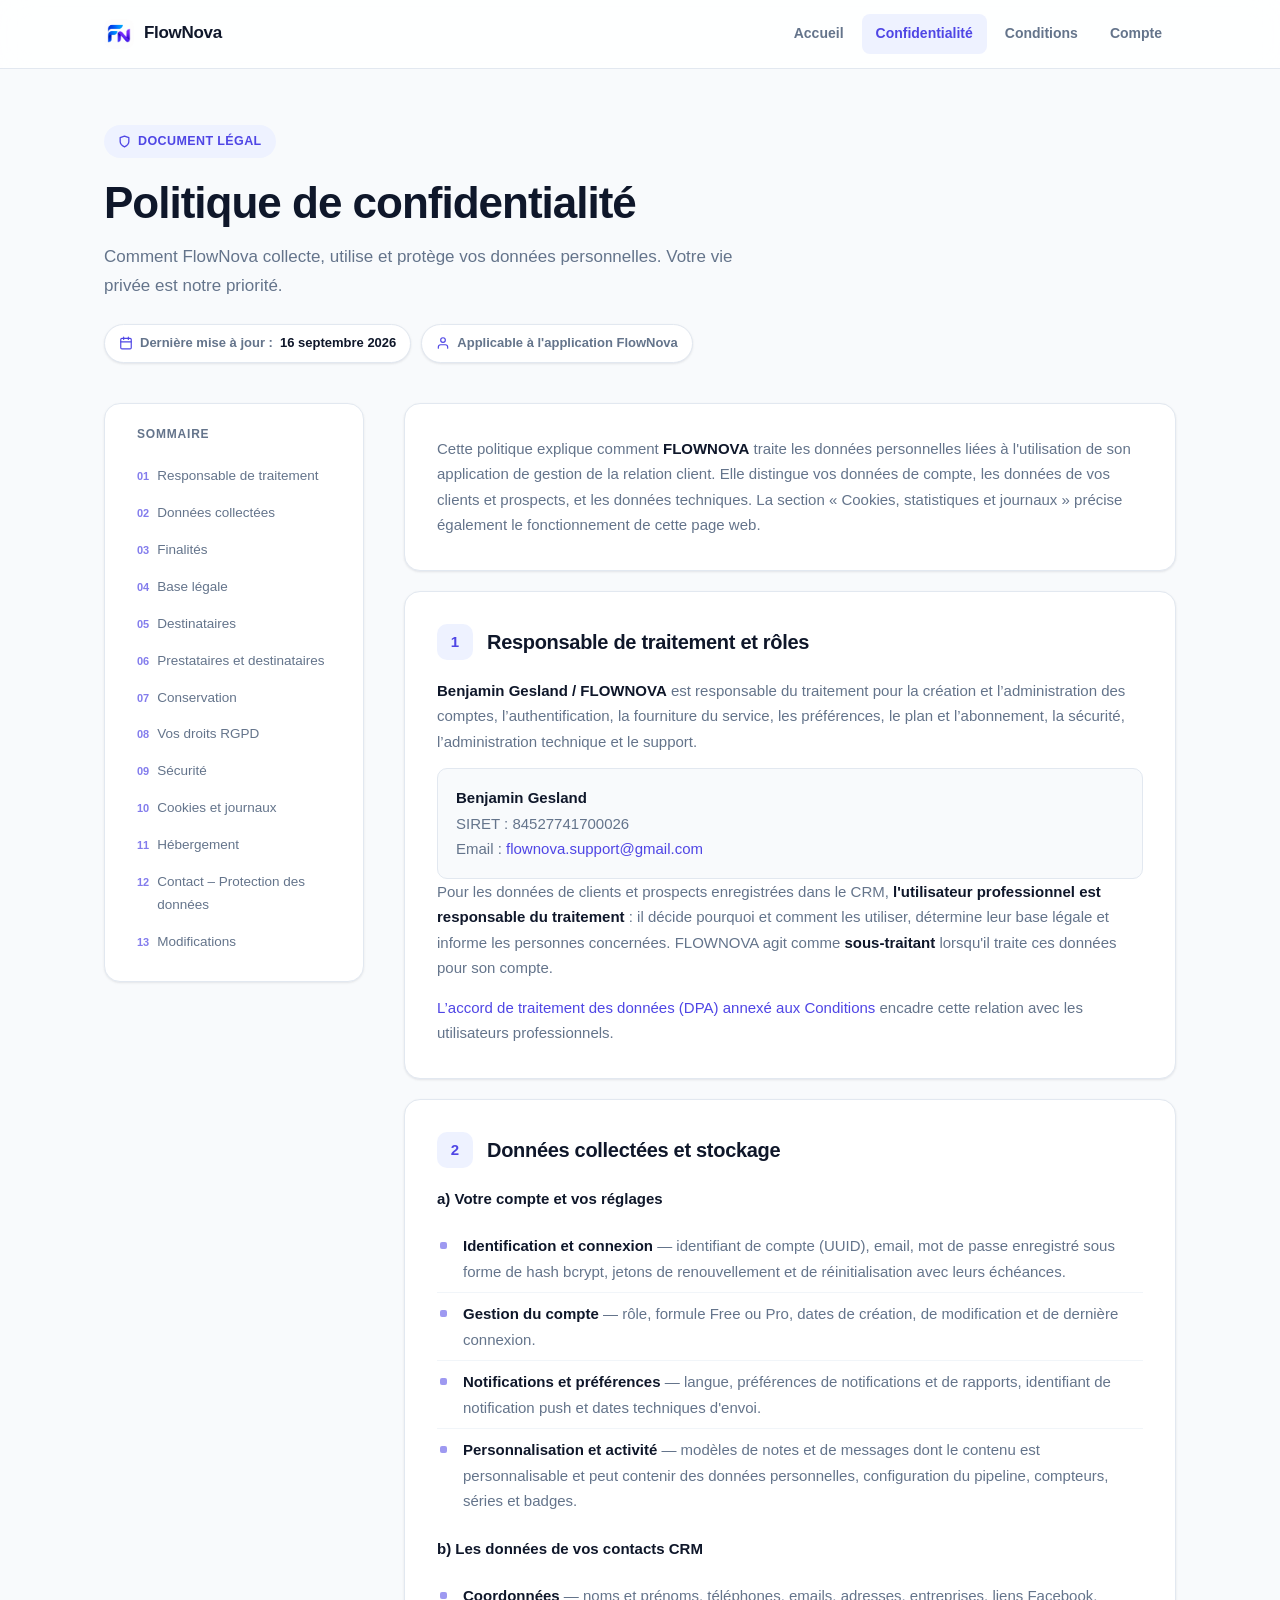
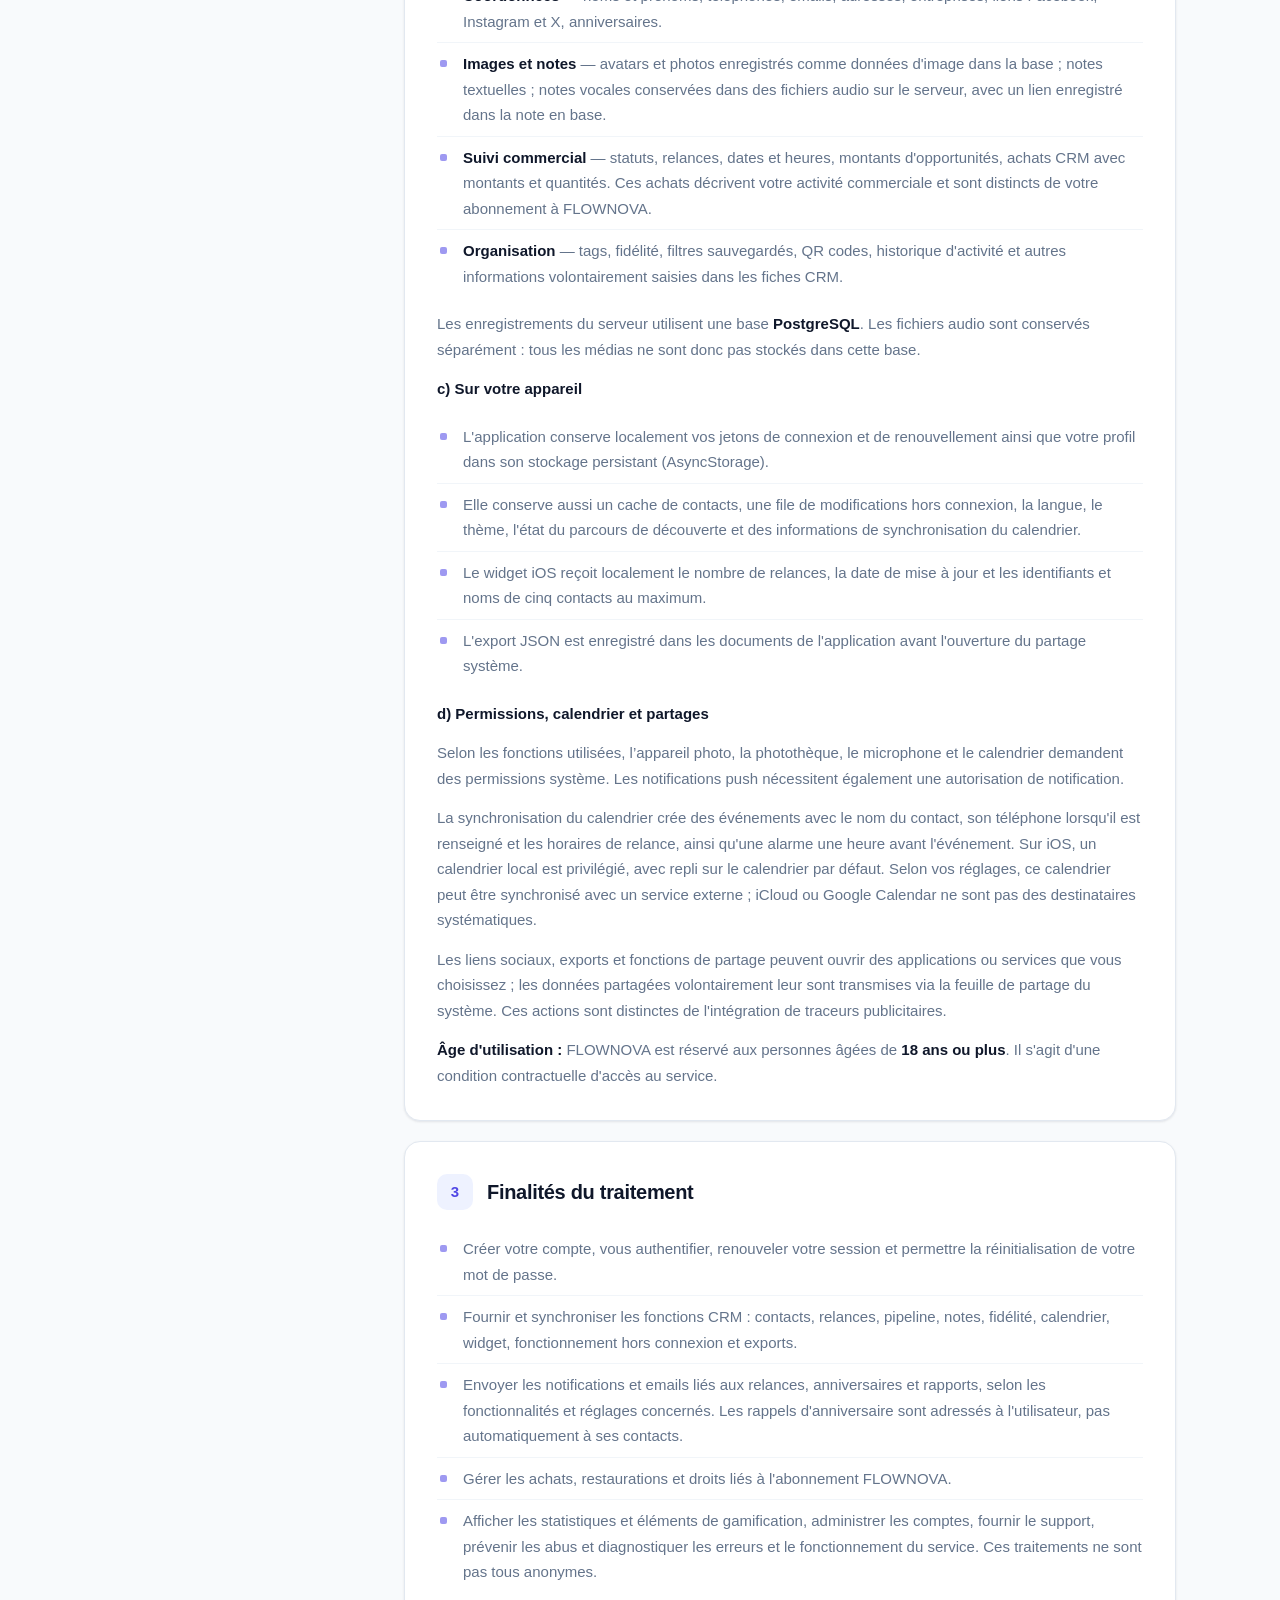
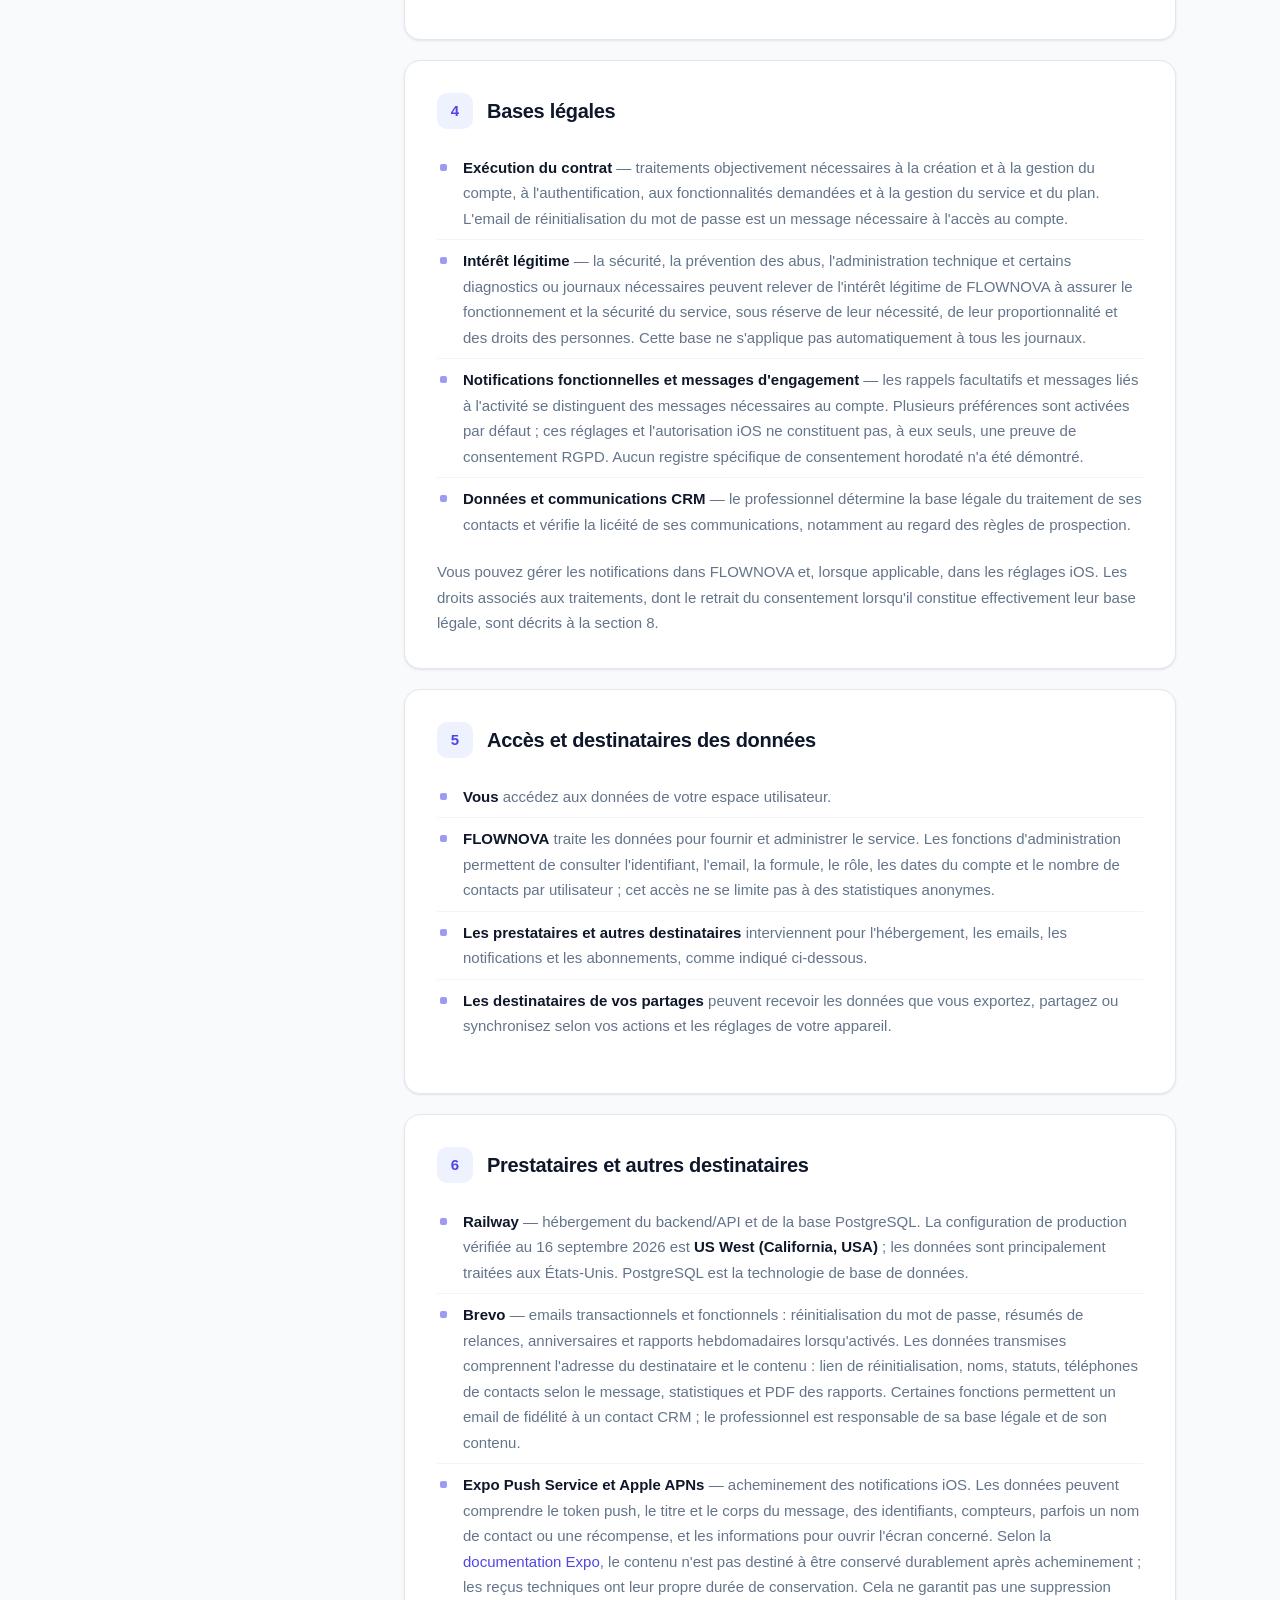
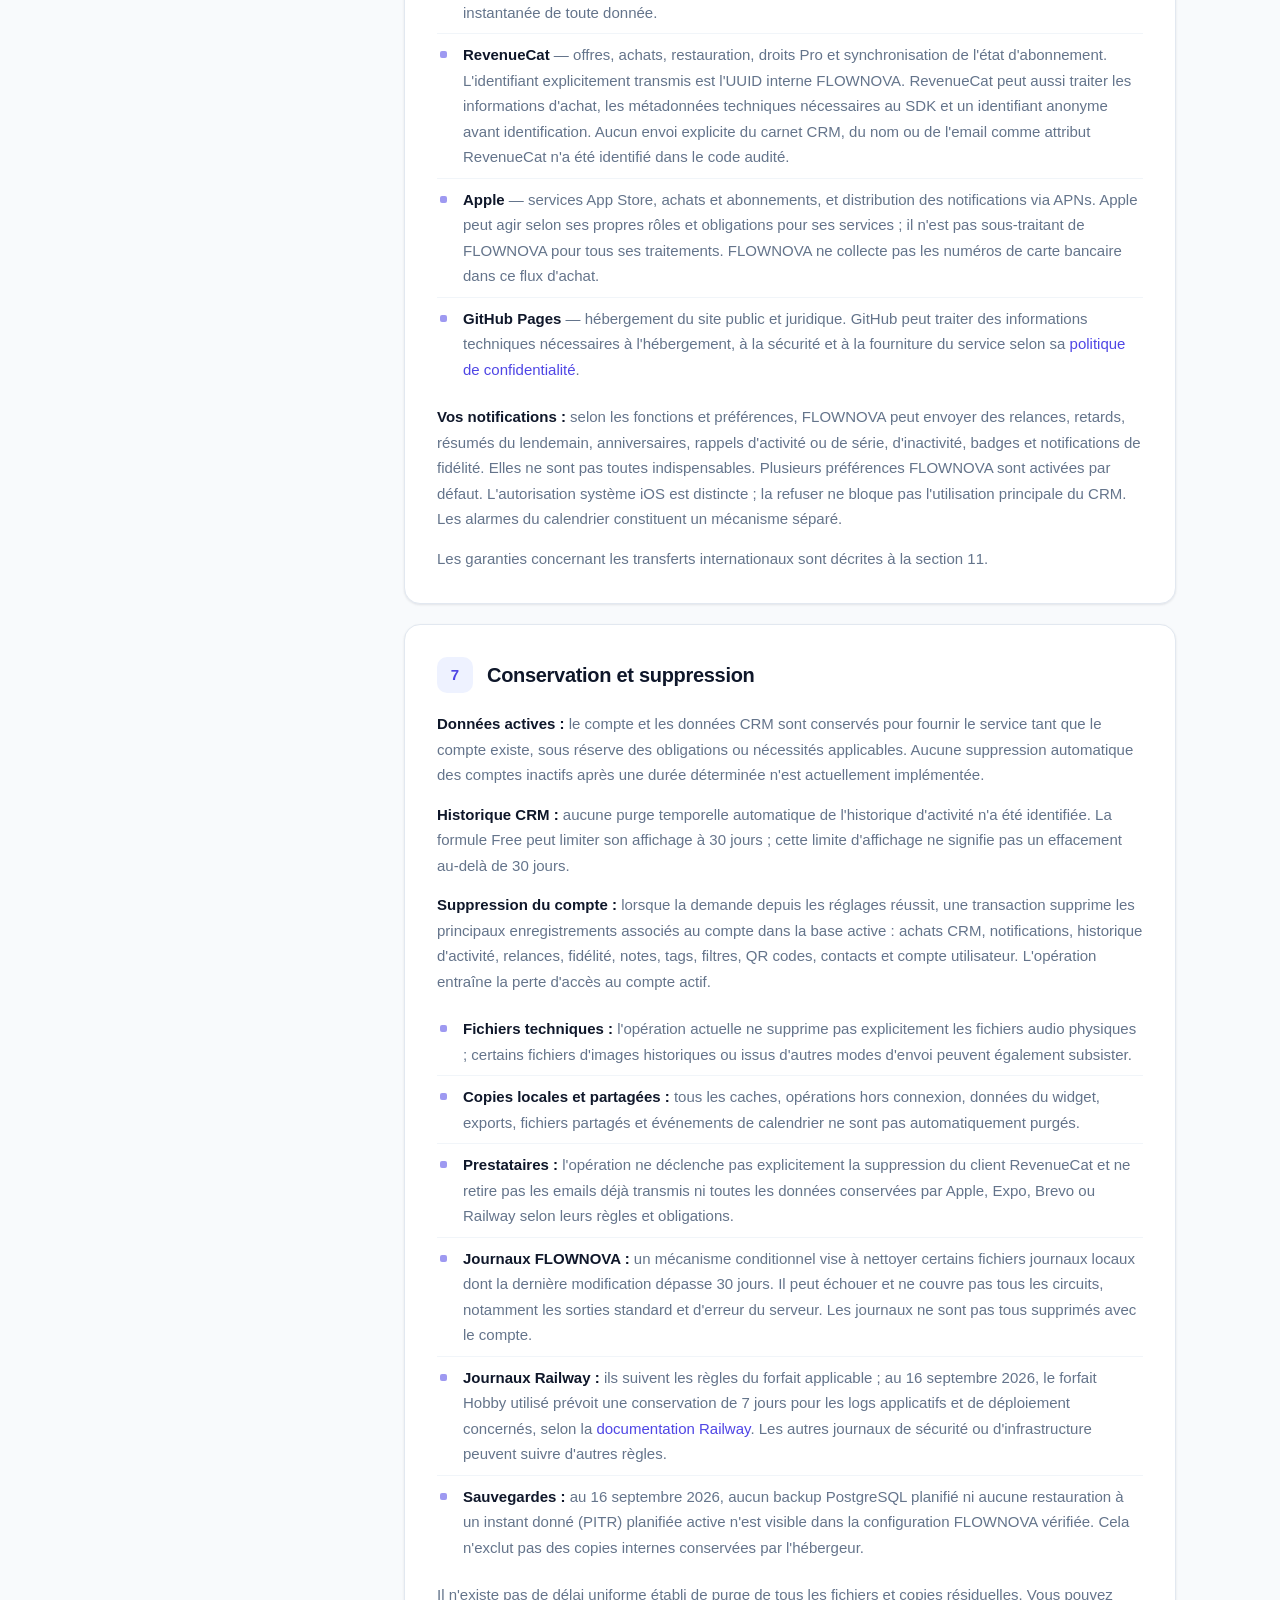
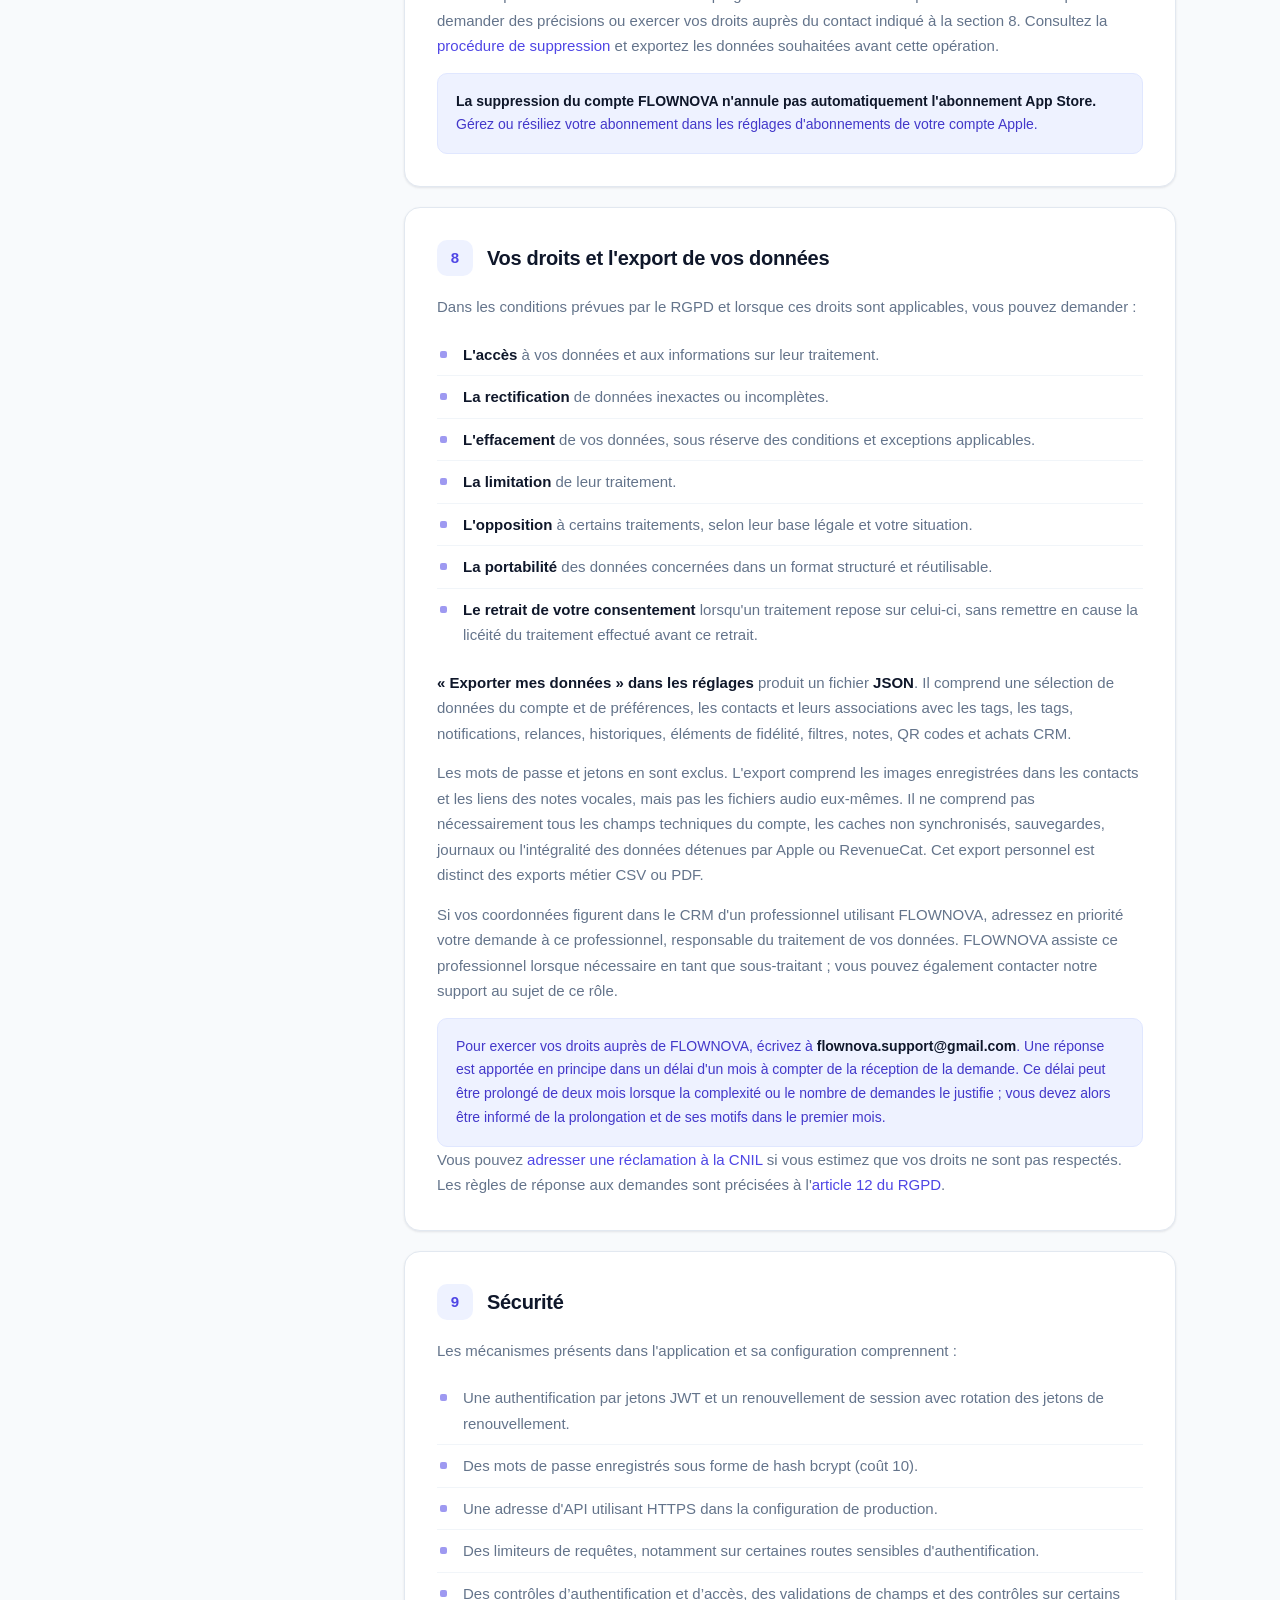
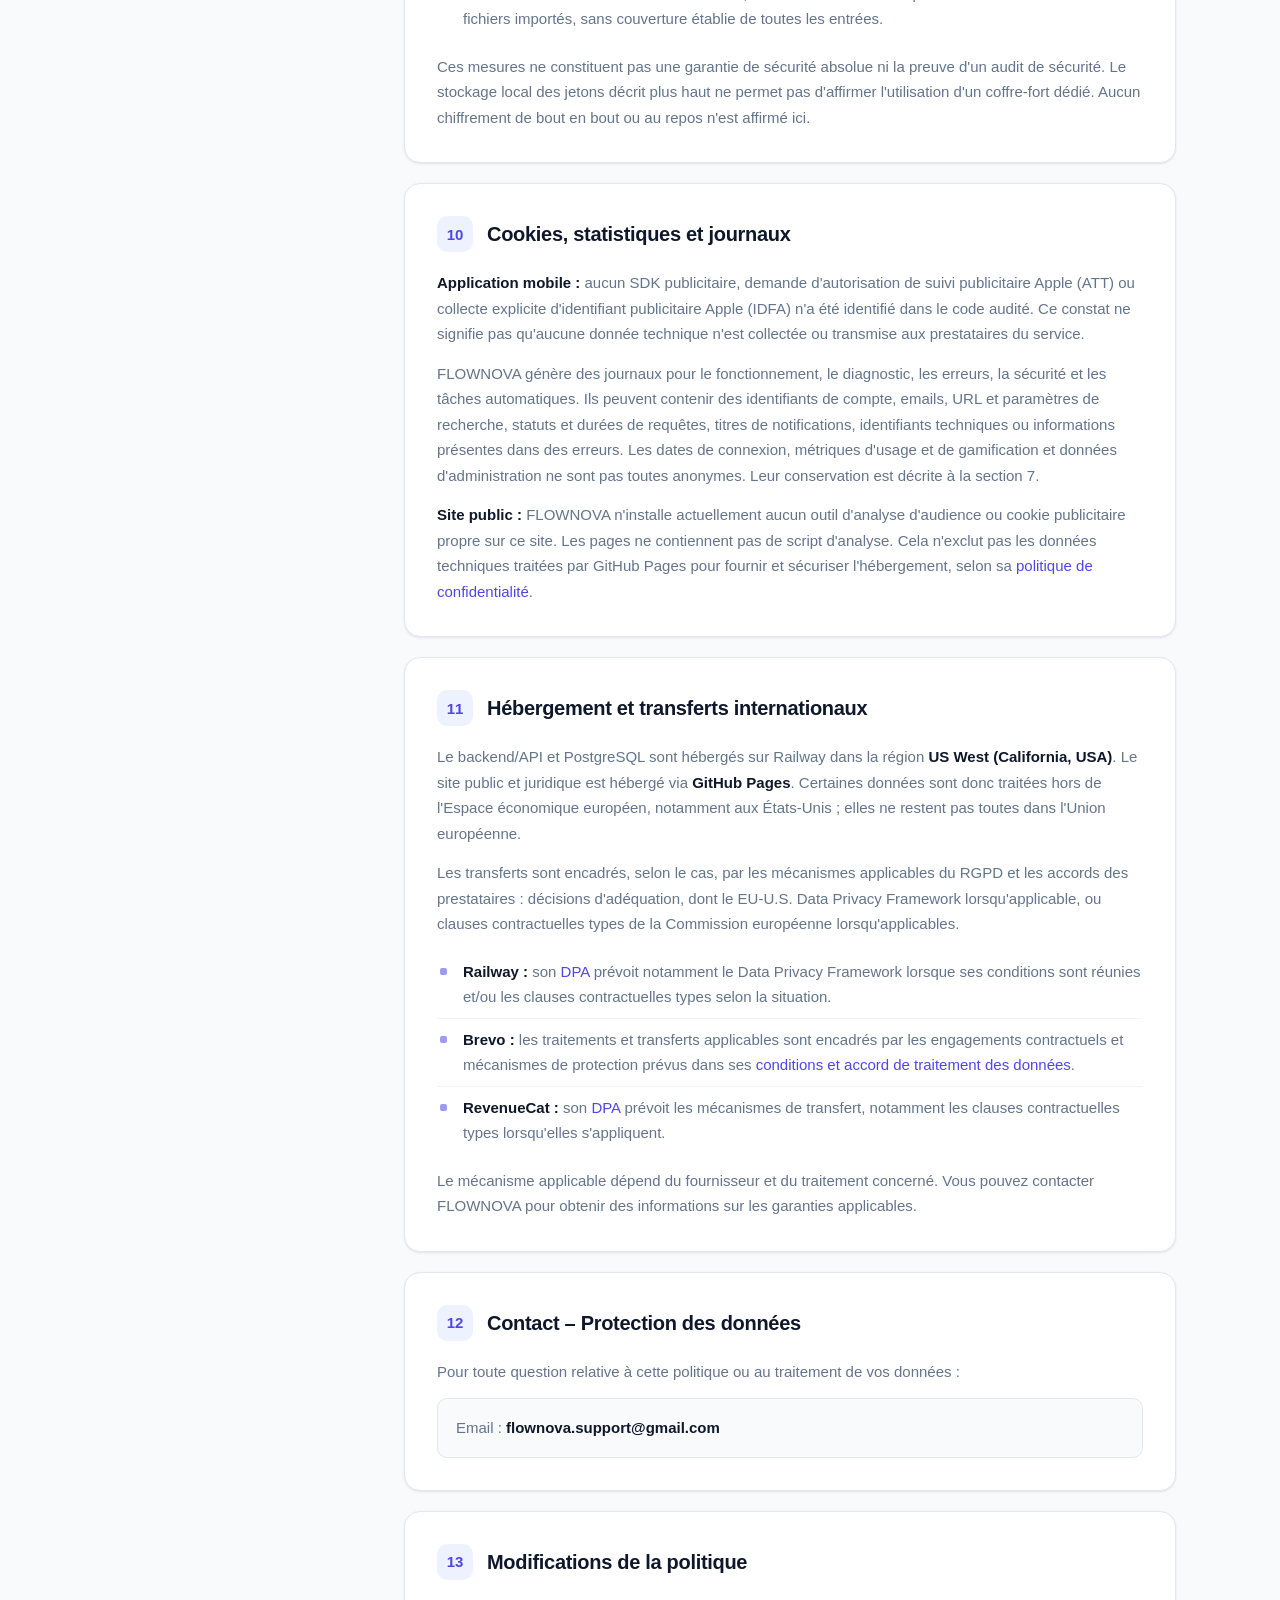
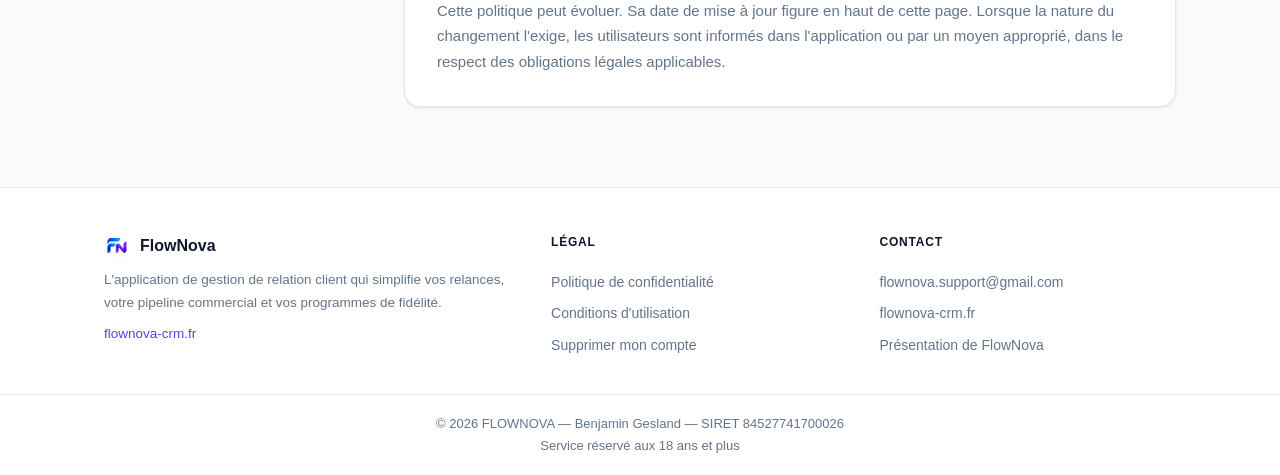
==== commit ba01b333: "migrate legal website to flownova-crm.fr" ====
--- a/index.html
+++ b/index.html
@@ -548,7 +548,7 @@
           FlowNova
         </div>
         <p>L'application de gestion de relation client qui simplifie vos relances, votre pipeline commercial et vos programmes de fidélité.</p>
-        <p><a href="https://gesland-benjamin.github.io/FLOWNOVA_LEGAL/">gesland-benjamin.github.io/FLOWNOVA_LEGAL</a></p>
+        <p><a href="https://flownova-crm.fr/index.html">flownova-crm.fr</a></p>
       </div>
       <div class="footer-col">
         <h4>Légal</h4>
@@ -559,7 +559,7 @@
       <div class="footer-col">
         <h4>Contact</h4>
         <a href="mailto:flownova.support@gmail.com">flownova.support@gmail.com</a>
-        <a href="https://gesland-benjamin.github.io/FLOWNOVA_LEGAL/">gesland-benjamin.github.io/FLOWNOVA_LEGAL</a>
+        <a href="https://flownova-crm.fr/index.html">flownova-crm.fr</a>
         <a href="home.html">Présentation de FlowNova</a>
       </div>
     </div>
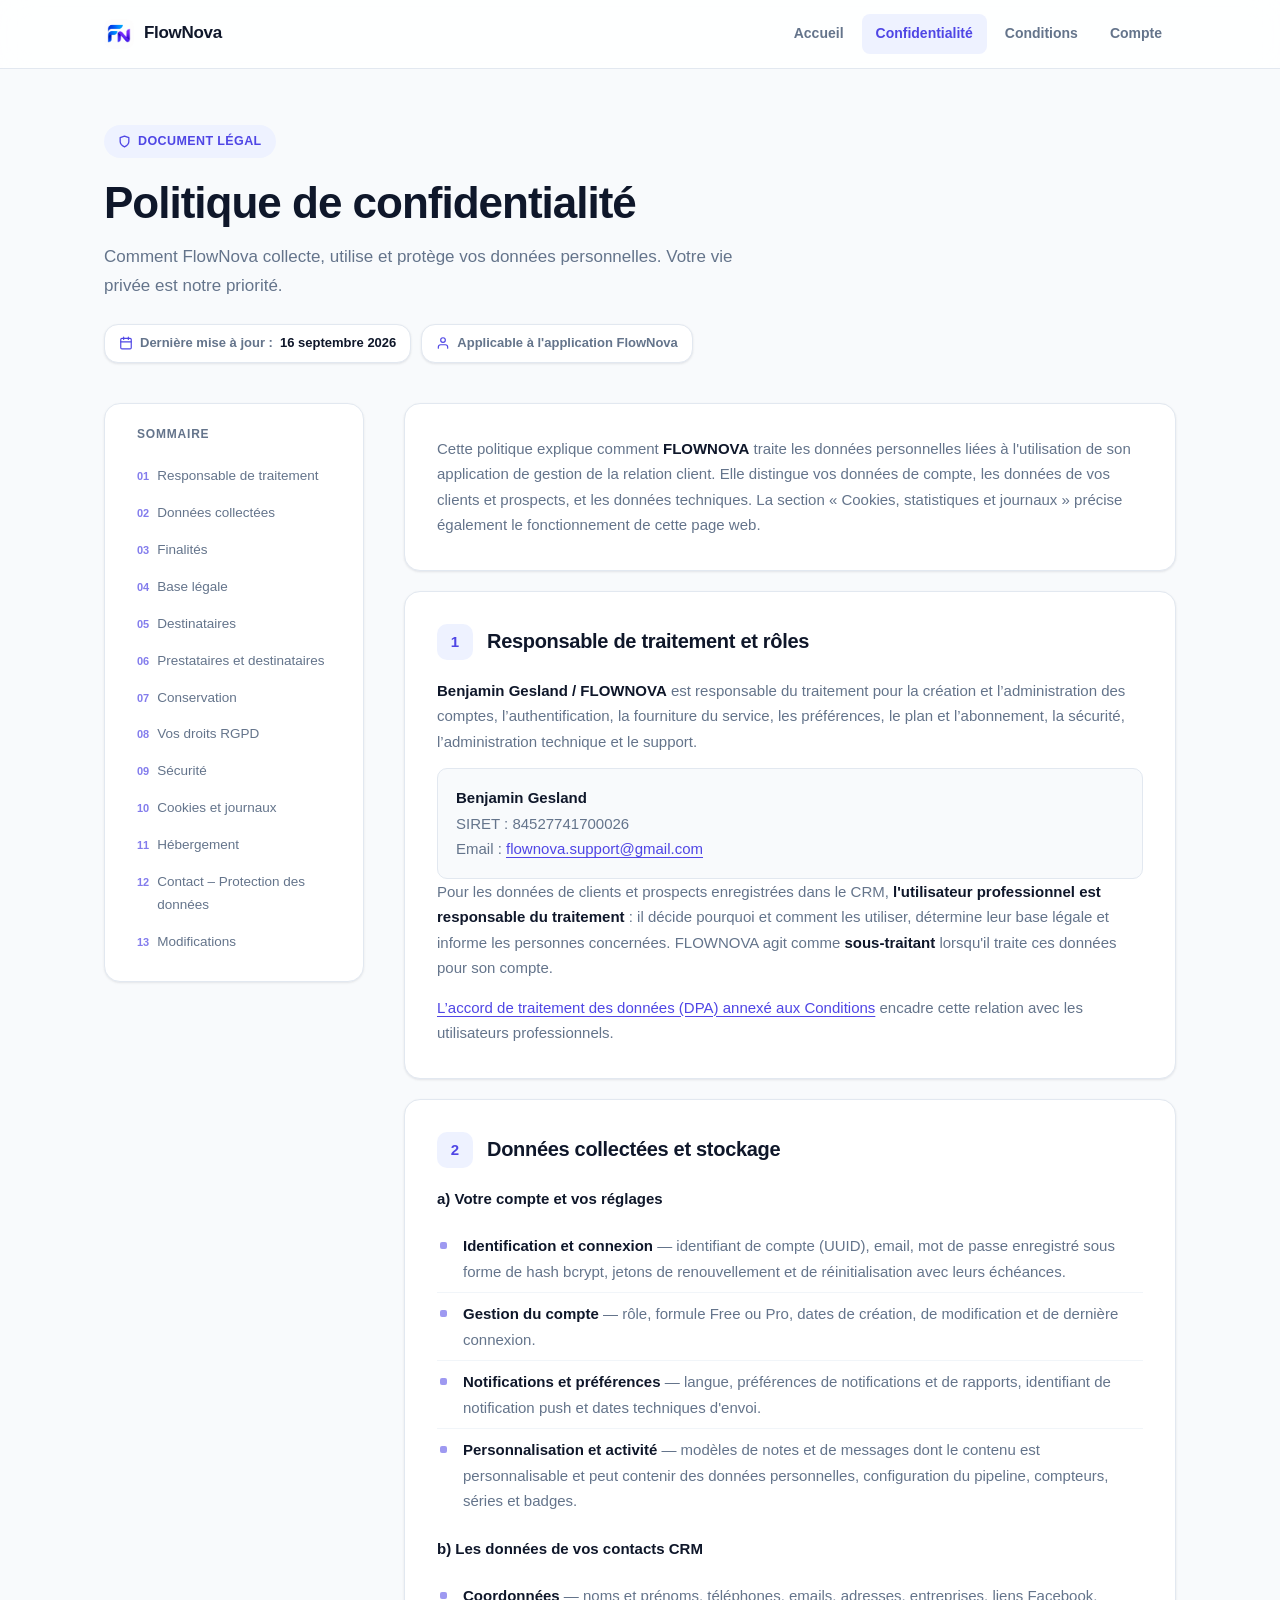
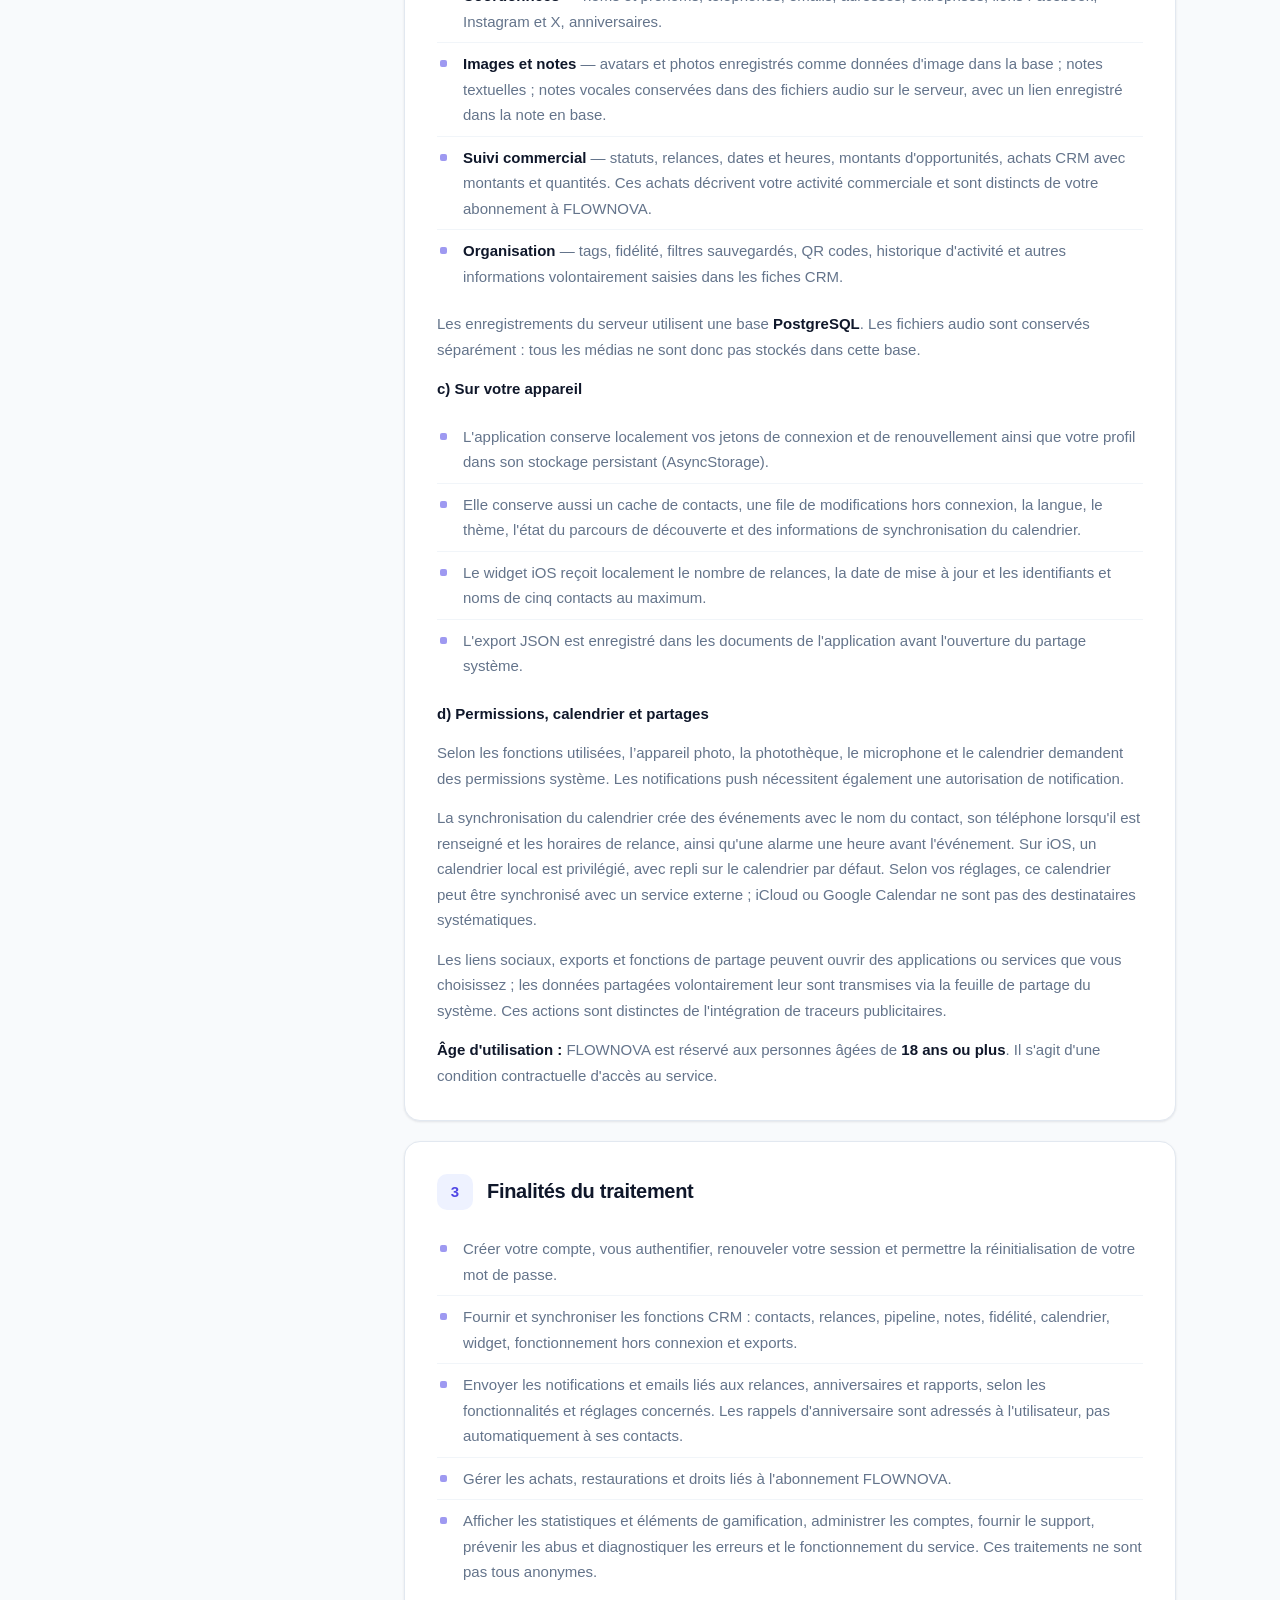
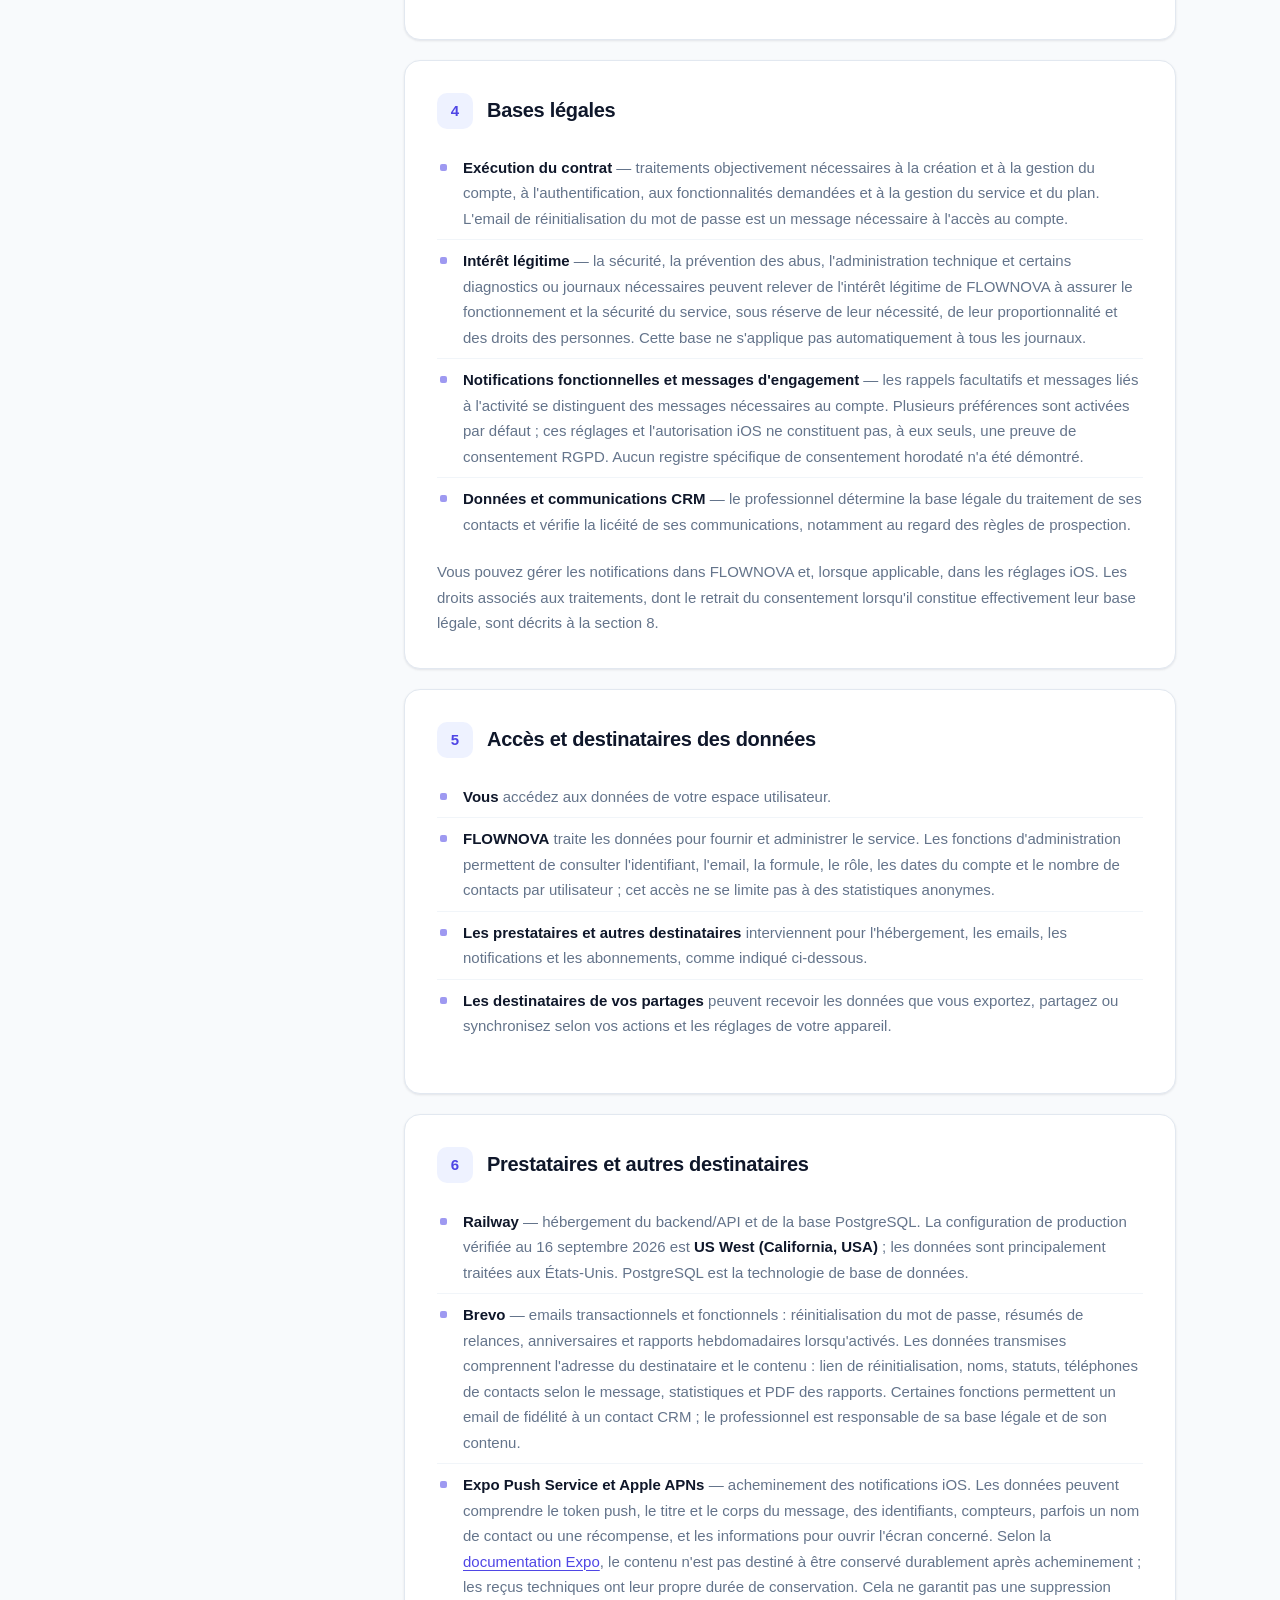
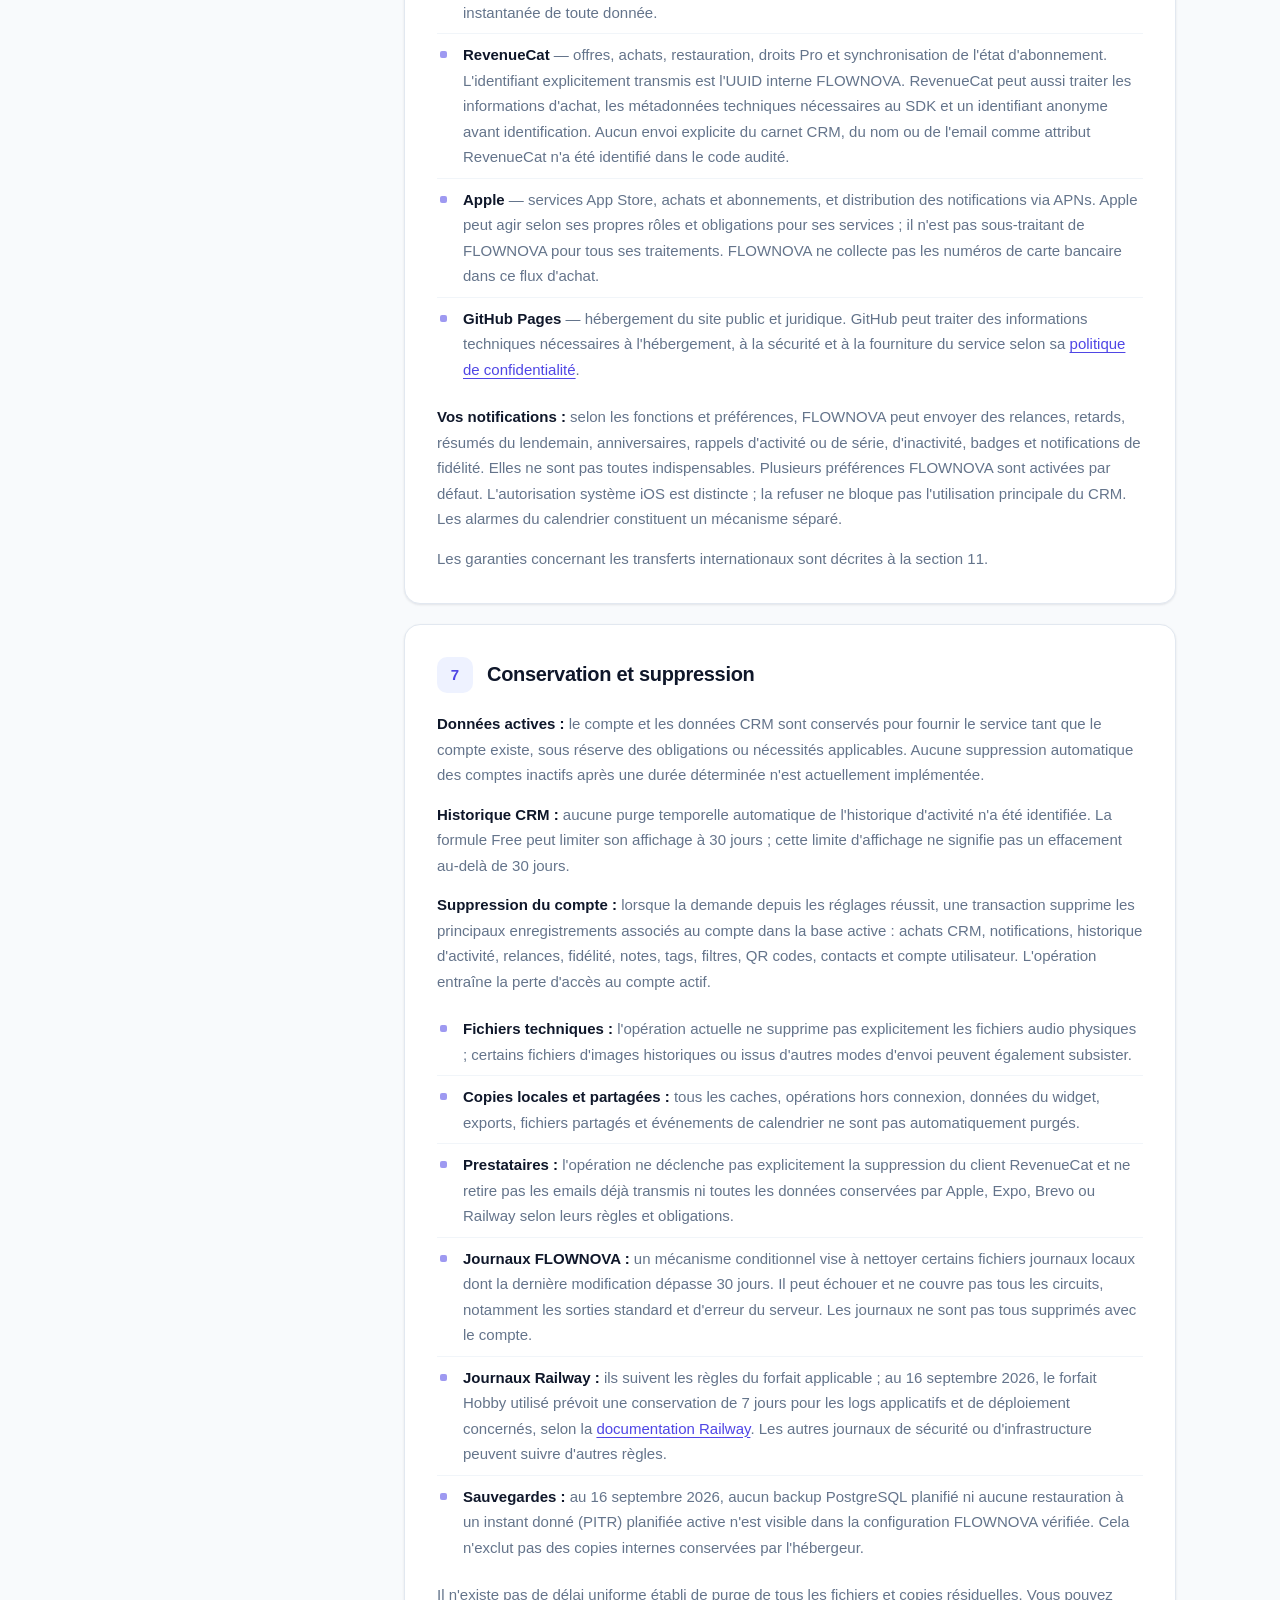
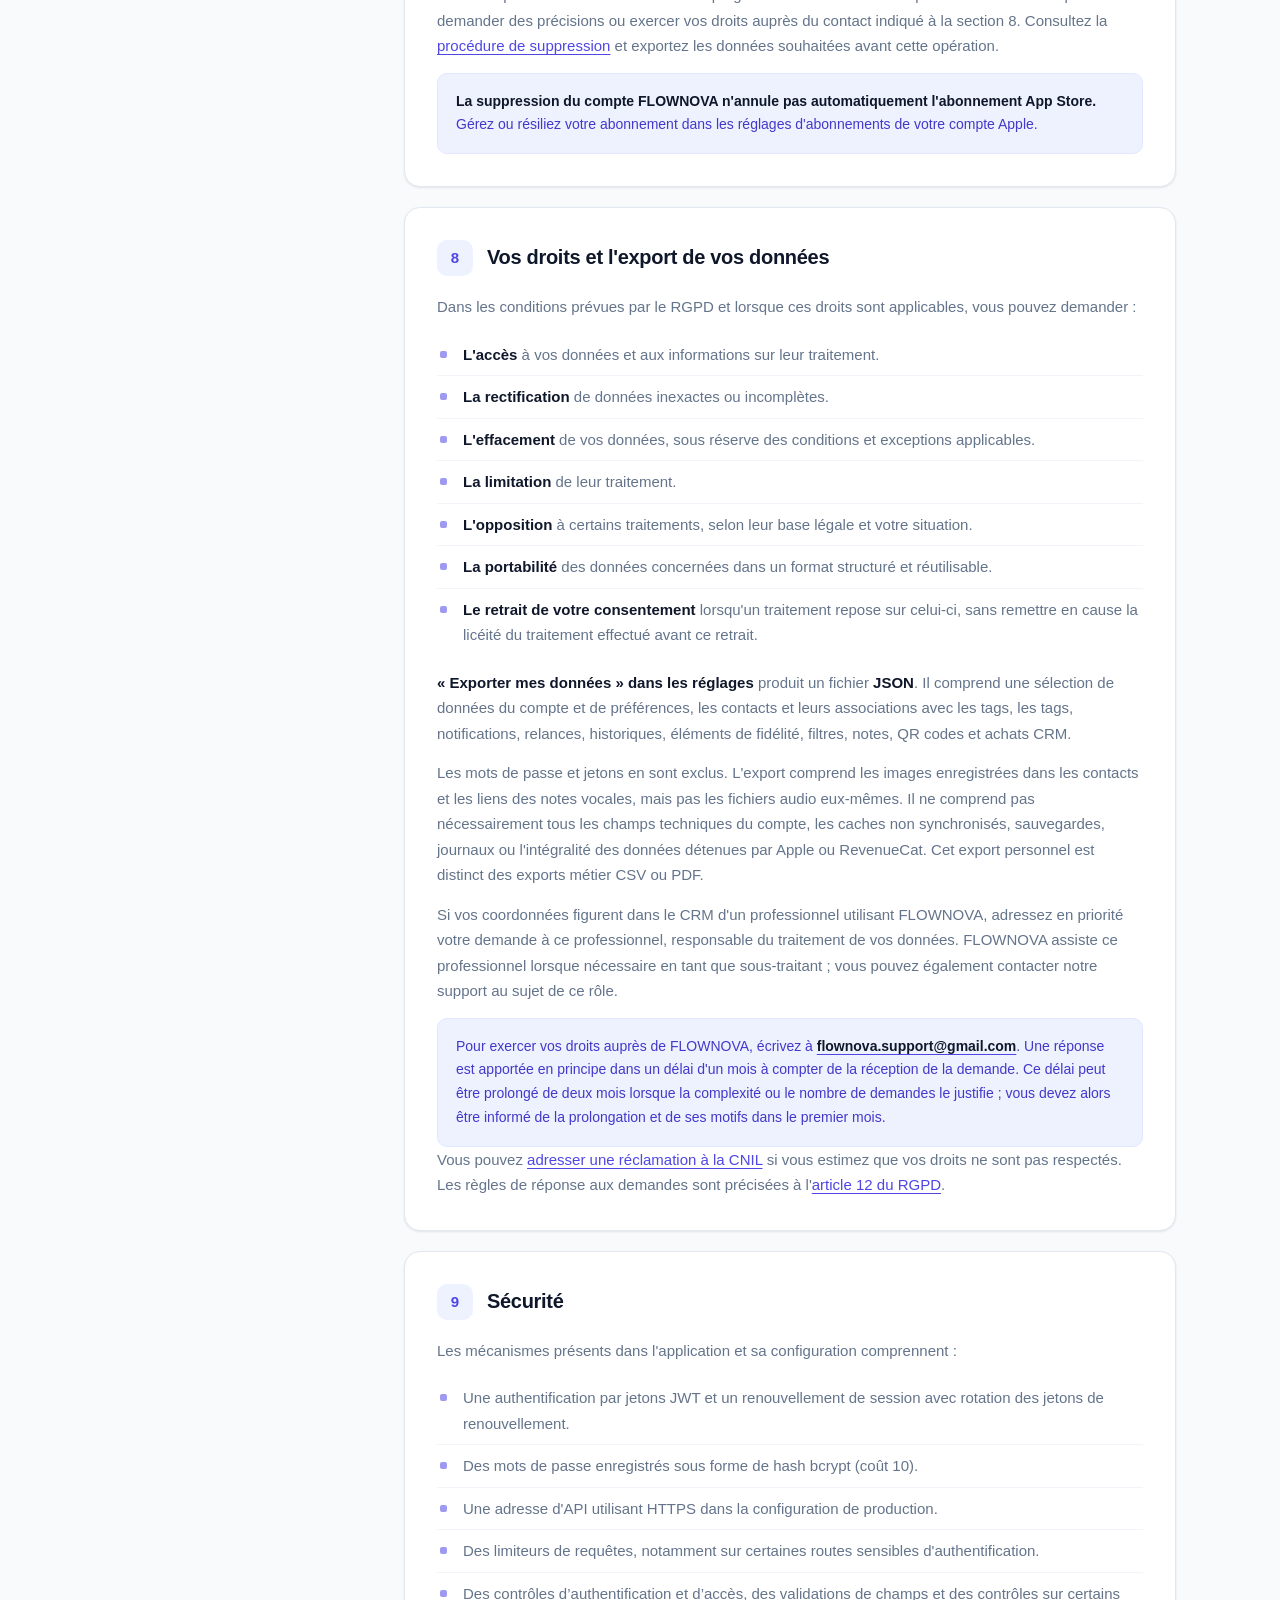
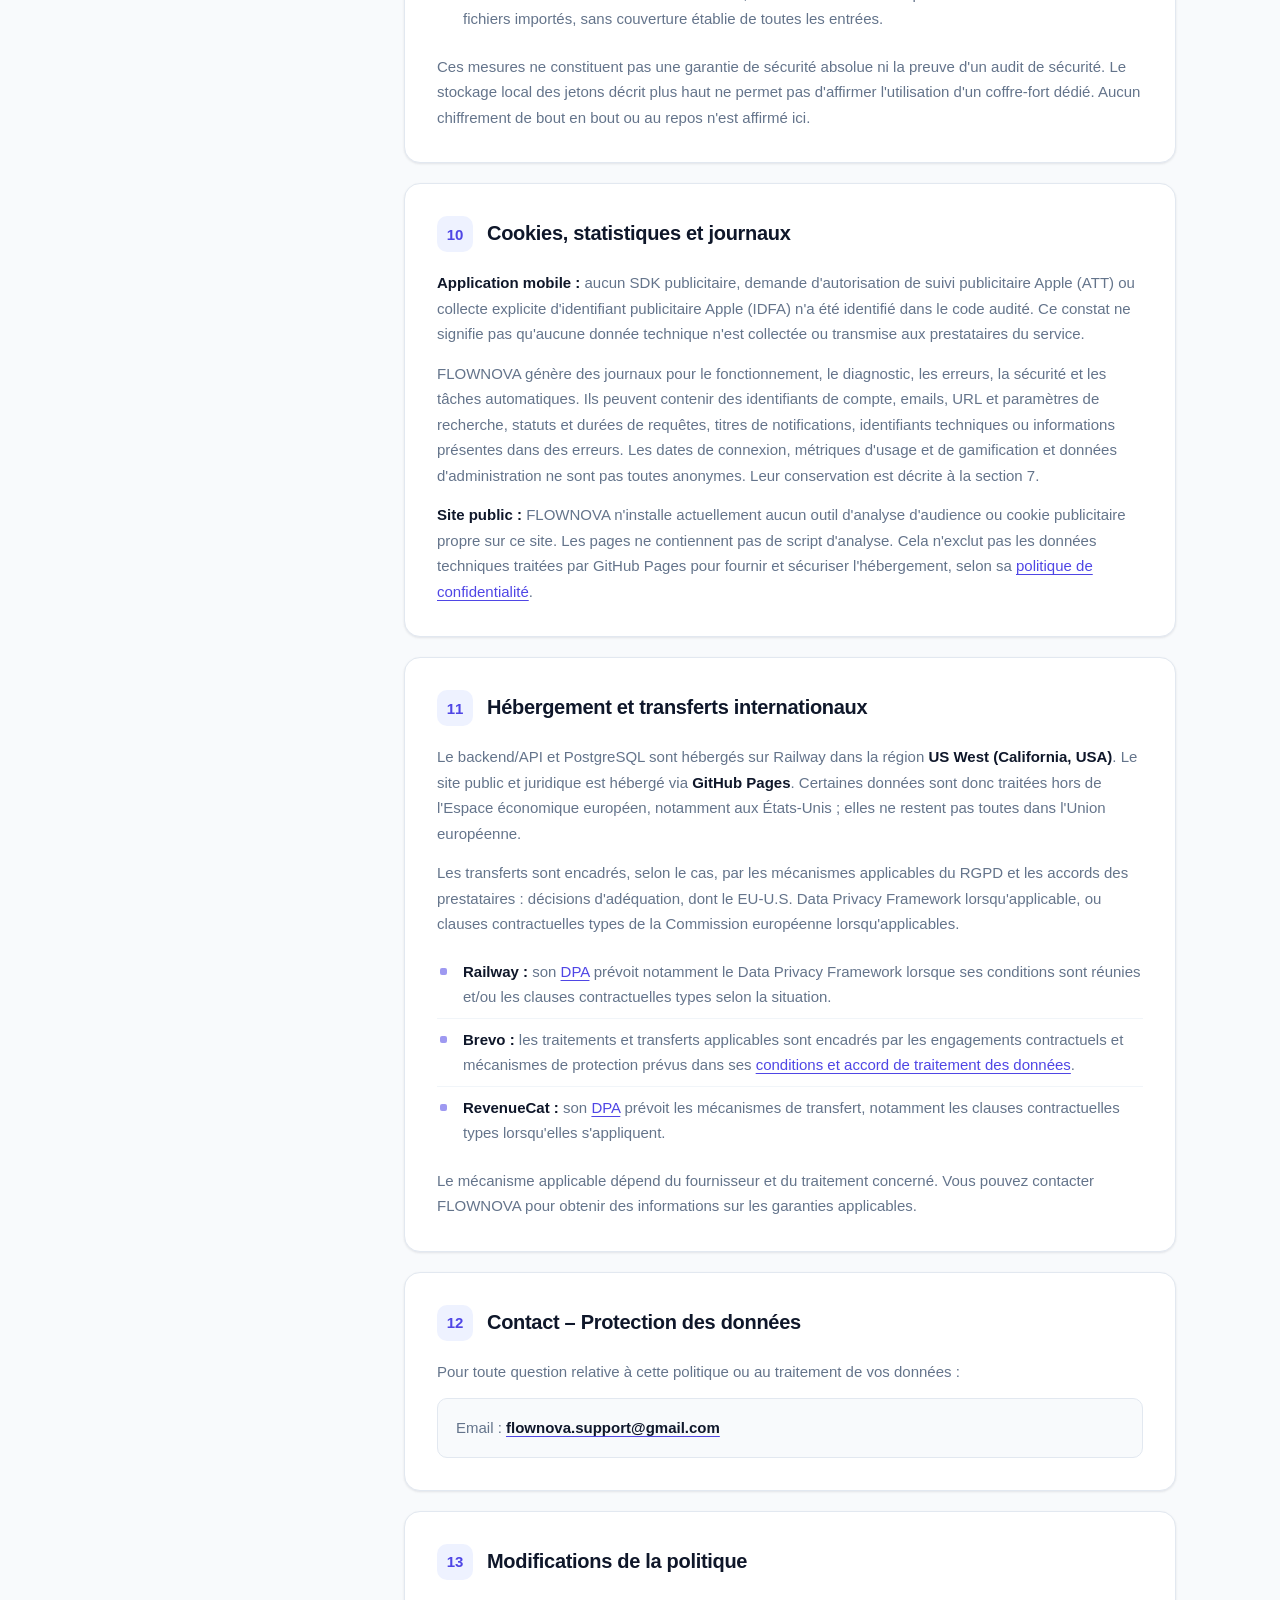
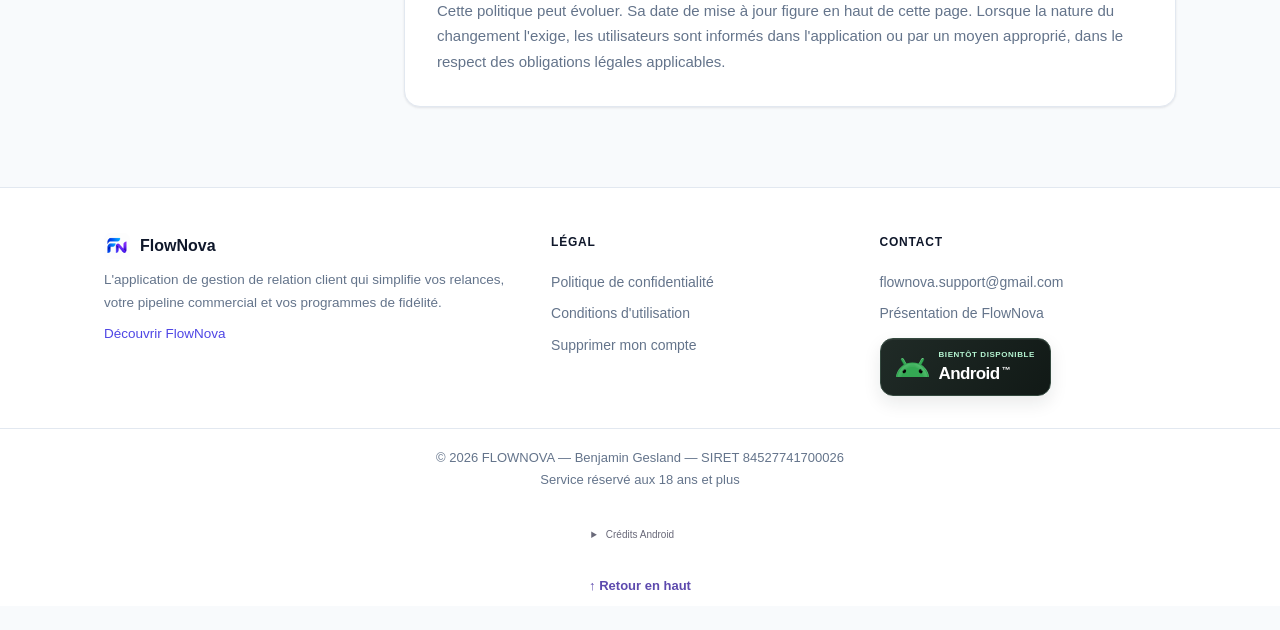
==== commit 88957771: "changement données du sites" ====
--- a/index.html
+++ b/index.html
@@ -311,17 +311,28 @@
       .footer-inner { grid-template-columns: 1fr; gap: 24px; }
     }
   </style>
+  <link rel="stylesheet" href="assets/android-badges.css">
+  <meta name="description" content="Découvrez comment FlowNova traite vos données personnelles : collecte, conservation, prestataires, sécurité et exercice de vos droits.">
+  <meta property="og:type" content="website">
+  <meta property="og:locale" content="fr_FR">
+  <meta property="og:site_name" content="FlowNova">
+  <meta property="og:title" content="Politique de confidentialité — FlowNova">
+  <meta property="og:description" content="Découvrez comment FlowNova traite vos données personnelles : collecte, conservation, prestataires, sécurité et exercice de vos droits.">
+  <link rel="stylesheet" href="assets/site.css">
+  <noscript><style>@media(max-width:600px){.nav-links,.legal-page .nav-links{display:flex;position:static;flex-wrap:wrap;flex-direction:row;flex-basis:100%;border:0;box-shadow:none;padding:8px 0}.menu-toggle,.legal-page .doc-menu-toggle{display:none}.site-header{height:auto;min-height:77px}}</style></noscript>
 </head>
-<body>
+<body class="legal-page" id="haut">
+  <a class="skip-link" href="#contenu">Aller au contenu</a>
   <header class="site-header">
-    <nav class="nav">
+    <nav class="nav" aria-label="Navigation principale">
       <a class="brand" href="home.html">
-        <img src="splash-icon.png" alt="FlowNova">
+        <img src="splash-icon.png" width="30" height="30" alt="">
         FlowNova
       </a>
-      <div class="nav-links">
+      <button class="doc-menu-toggle" type="button" aria-controls="document-navigation" aria-expanded="false" aria-label="Ouvrir le menu">Menu ☰</button>
+      <div class="nav-links" id="document-navigation">
         <a href="home.html">Accueil</a>
-        <a href="index.html" class="active">Confidentialité</a>
+        <a href="index.html" class="active" aria-current="page">Confidentialité</a>
         <a href="terms.html">Conditions</a>
         <a href="delete-account.html">Compte</a>
       </div>
@@ -348,7 +359,23 @@
   </section>
 
   <div class="layout">
-    <aside class="sidebar">
+    <details class="mobile-toc"><summary>Dans cette page</summary><nav aria-label="Sommaire">
+
+      <a href="#s1"><span class="num">01</span> Responsable de traitement</a>
+      <a href="#s2"><span class="num">02</span> Données collectées</a>
+      <a href="#s3"><span class="num">03</span> Finalités</a>
+      <a href="#s4"><span class="num">04</span> Base légale</a>
+      <a href="#s5"><span class="num">05</span> Destinataires</a>
+      <a href="#s6"><span class="num">06</span> Prestataires et destinataires</a>
+      <a href="#s7"><span class="num">07</span> Conservation</a>
+      <a href="#s8"><span class="num">08</span> Vos droits RGPD</a>
+      <a href="#s9"><span class="num">09</span> Sécurité</a>
+      <a href="#s10"><span class="num">10</span> Cookies et journaux</a>
+      <a href="#s11"><span class="num">11</span> Hébergement</a>
+      <a href="#s12"><span class="num">12</span> Contact – Protection des données</a>
+      <a href="#s13"><span class="num">13</span> Modifications</a>
+    </nav></details>
+    <aside class="sidebar" aria-label="Sommaire">
       <p class="sidebar-title">Sommaire</p>
       <a href="#s1"><span class="num">01</span> Responsable de traitement</a>
       <a href="#s2"><span class="num">02</span> Données collectées</a>
@@ -365,7 +392,7 @@
       <a href="#s13"><span class="num">13</span> Modifications</a>
     </aside>
 
-    <main class="content">
+    <main class="content" id="contenu" tabindex="-1">
       <div class="card">
         <p>Cette politique explique comment <strong>FLOWNOVA</strong> traite les données personnelles liées à l'utilisation de son application de gestion de la relation client. Elle distingue vos données de compte, les données de vos clients et prospects, et les données techniques. La section « Cookies, statistiques et journaux » précise également le fonctionnement de cette page web.</p>
       </div>
@@ -544,11 +571,11 @@
     <div class="footer-inner">
       <div>
         <div class="footer-brand">
-          <img src="splash-icon.png" alt="FlowNova">
+          <img src="splash-icon.png" width="30" height="30" alt="">
           FlowNova
         </div>
         <p>L'application de gestion de relation client qui simplifie vos relances, votre pipeline commercial et vos programmes de fidélité.</p>
-        <p><a href="https://flownova-crm.fr/index.html">flownova-crm.fr</a></p>
+        <p><a href="home.html">Découvrir FlowNova</a></p>
       </div>
       <div class="footer-col">
         <h4>Légal</h4>
@@ -559,11 +586,20 @@
       <div class="footer-col">
         <h4>Contact</h4>
         <a href="mailto:flownova.support@gmail.com">flownova.support@gmail.com</a>
-        <a href="https://flownova-crm.fr/index.html">flownova-crm.fr</a>
         <a href="home.html">Présentation de FlowNova</a>
+        <a class="android-badge android-badge--compact" href="home.html#android" aria-label="Android : bientôt disponible, découvrir les informations">
+<img src="assets/android-head.svg" width="49" height="49" alt="">
+<span class="android-badge-copy"><span class="android-badge-label">Bientôt disponible</span><span class="android-badge-name">Android<sup>™</sup></span></span>
+</a>
       </div>
     </div>
     <div class="footer-bottom">© 2026 FLOWNOVA — Benjamin Gesland — SIRET 84527741700026<br>Service réservé aux 18 ans et plus</div>
-  </footer>
+  <details class="android-attribution">
+<summary>Crédits Android</summary>
+<p>Android is a trademark of Google LLC. The Android robot is reproduced or modified from work created and shared by Google and used according to terms described in the <a href="https://creativecommons.org/licenses/by/3.0/">Creative Commons 3.0 Attribution License</a>.</p>
+</details>
+<a class="back-top" href="#haut">↑ Retour en haut</a>
+</footer>
+<script src="assets/site.js" defer></script>
 </body>
 </html>
--- a/assets/android-badges.css
+++ b/assets/android-badges.css
@@ -0,0 +1,25 @@
+/* Android robot asset: https://developer.android.com/distribute/marketing-tools/brand-guidelines */
+.android-badge{display:inline-flex;align-items:center;gap:15px;width:fit-content;max-width:100%;min-height:78px;padding:14px 23px 14px 17px;border:1px solid #34493f;border-radius:18px;background:linear-gradient(125deg,#202b27,#111916);box-shadow:0 7px 18px #10251b18,inset 0 1px 0 #ffffff12;color:#fff;text-decoration:none;text-align:left;vertical-align:middle;transition:transform .2s,box-shadow .2s,border-color .2s}
+.android-badge:hover{transform:translateY(-2px);border-color:#3ddc84;box-shadow:0 10px 24px #10251b25;color:#fff;text-decoration:none}
+.android-badge:focus-visible{outline:3px solid #218951;outline-offset:4px}
+.android-badge img{display:block;width:49px;height:49px;object-fit:contain;flex-shrink:0}
+.android-badge-copy{display:flex;flex-direction:column;gap:3px;min-width:0;line-height:1.25}
+.android-badge-label{color:#b6f5d2;font-size:10px;font-weight:650;letter-spacing:.09em;text-transform:uppercase}
+.android-badge-name{color:#fff;font-size:23px;font-weight:650;letter-spacing:-.035em}
+.android-badge-name sup{font-size:9px;vertical-align:super;margin-left:2px;letter-spacing:0}
+.platform-soon{display:block;width:fit-content;max-width:100%;margin-top:18px;padding:0;border:0;background:none;border-radius:0}
+.platform-soon .platform-caption{display:block;margin:8px 0 0;font-size:11px;color:#5f617b;line-height:1.5;text-align:center}
+.launch .platform-soon{margin:0 auto 24px}
+.footer-links{align-items:center}
+.footer-col a.android-badge,.footer-links a.android-badge{display:inline-flex;gap:10px;min-height:58px;padding:10px 15px;border-radius:13px;margin-top:8px;color:#fff;text-decoration:none}
+.footer-links a.android-badge{margin-top:0}
+.android-badge--compact img{width:33px;height:33px}
+.android-badge--compact .android-badge-name{font-size:17px}
+.android-badge--compact .android-badge-label{font-size:8px;letter-spacing:.07em}
+.android-attribution{max-width:1200px;margin:18px auto 0;padding:0 18px;color:#696979;font-size:10px;line-height:1.6;text-align:center}
+.android-attribution summary{display:list-item;width:fit-content;margin:auto;cursor:pointer;list-style:disclosure-closed;font:inherit;letter-spacing:0;color:inherit}
+.android-attribution[open] summary{list-style:disclosure-open}
+.android-attribution summary:after{content:none}
+.android-attribution p{margin:8px auto 0;max-width:780px;font:inherit;color:inherit}
+.android-attribution a{color:inherit;text-decoration:underline}
+@media(prefers-reduced-motion:reduce){.android-badge{transition:none}.android-badge:hover{transform:none}}
--- a/assets/site.css
+++ b/assets/site.css
@@ -0,0 +1,54 @@
+/* Shared navigation, accessibility and document layout. */
+a:focus-visible,button:focus-visible,summary:focus-visible{outline:3px solid #7443ff;outline-offset:4px}
+.skip-link{position:fixed;left:16px;top:-100px;z-index:100;padding:12px 18px;background:#fff;color:#4338ca;border:1px solid #dcd7f5;border-radius:12px;font-weight:600}
+.skip-link:focus{top:12px}
+.back-top{display:block;width:fit-content;margin:24px auto;color:#5d4aae;font-size:13px;font-weight:600;text-decoration:none;padding:8px 14px;border-radius:10px}
+.back-top:hover{background:#f0edff;text-decoration:underline}
+.legal-page .brand{white-space:nowrap}
+.legal-page .content,.legal-page .footer-inner{overflow-wrap:anywhere}
+.legal-page .meta-item{flex-wrap:wrap;border-radius:14px}
+.legal-page .meta-item svg{flex-shrink:0}
+.legal-page .section-head{align-items:flex-start}
+.legal-page .card{scroll-margin-top:20px}
+.legal-page .doc-menu-toggle{display:none;font:inherit;font-size:13px;font-weight:600;color:#4338ca;background:#fff;border:1px solid #ddd8f1;border-radius:10px;min-height:44px;padding:9px 15px;cursor:pointer}
+.legal-page .mobile-toc{display:none}
+.legal-page .content a:not(.btn){text-decoration:underline;text-underline-offset:3px;text-decoration-thickness:1px}
+.legal-page .footer-inner{grid-template-columns:minmax(0,1.4fr) minmax(0,1fr) minmax(0,1fr)}
+.launch-actions{display:flex;flex-wrap:wrap;justify-content:center;align-items:flex-start;gap:20px;margin-top:26px}
+.launch-actions .platform-soon{margin:0}
+.launch-actions .btn{min-height:78px;border-radius:18px}
+.launch .launch-contact{margin-top:22px;display:inline-flex}
+@media(max-width:880px){
+ .legal-page .nav{flex-wrap:wrap;gap:12px}
+ .legal-page .nav-links{flex-basis:100%;flex-wrap:wrap}
+ .legal-page .footer-inner{grid-template-columns:repeat(2,minmax(0,1fr))}
+ .legal-page .mobile-toc{display:block;padding:18px 20px;border:1px solid #e2e8f0;border-radius:16px;background:#fff;box-shadow:0 1px 3px #0f172a0a}
+ .mobile-toc summary{cursor:pointer;font-size:14px;font-weight:700;color:#4338ca}
+ .mobile-toc nav{display:grid;gap:4px;margin-top:12px}
+ .mobile-toc a{display:flex;gap:10px;padding:8px 0;font-size:14px}
+ .mobile-toc .num{color:#64748b;font-variant-numeric:tabular-nums}
+}
+@media(max-width:600px){
+ .legal-page .nav{padding:12px 18px;gap:12px}
+ .legal-page .doc-menu-toggle{display:block}
+ .legal-page .nav-links{display:none;flex-direction:column;align-items:stretch;padding-top:8px;border-top:1px solid #eceaf5}
+ .legal-page .nav-links.open{display:flex}
+ .legal-page .nav-links a{padding:10px 12px;min-height:44px;font-size:14px}
+ .legal-page .hero{padding:32px 18px 24px}
+ .legal-page .hero h1{font-size:32px;overflow-wrap:anywhere}
+ .legal-page .hero p.lead{font-size:16px}
+ .legal-page .layout{padding:0 18px 44px;gap:20px}
+ .legal-page .card{padding:22px 18px}
+ .legal-page .section-head{gap:10px}
+ .legal-page .section-head h2{font-size:19px;line-height:1.4}
+ .legal-page .meta-item{font-size:12px;padding:8px 12px;gap:6px}
+ .legal-page .footer-inner{grid-template-columns:minmax(0,1fr);padding:32px 18px;gap:24px}
+ .legal-page .callout{padding:20px 18px;gap:10px}
+ .legal-page .callout>div{min-width:0;overflow-wrap:anywhere}
+ .launch-actions{flex-direction:column;align-items:center;gap:16px}
+}
+@media(prefers-reduced-motion:reduce){html{scroll-behavior:auto}*,*::before,*::after{transition:none!important;animation:none!important}}
+@media print{.site-header,.site-footer,.sidebar,.mobile-toc,.back-top,.skip-link{display:none!important}.legal-page{background:#fff}.legal-page .layout{display:block;padding:0}.legal-page .hero{padding:0 0 24px}.legal-page .card{box-shadow:none;border:0;padding:0;margin-bottom:24px}.legal-page .section-head{break-after:avoid}}
+/* Keep decorative rings behind the platform links. */
+.launch{isolation:isolate}
+.launch::before,.launch::after{z-index:-1;pointer-events:none}
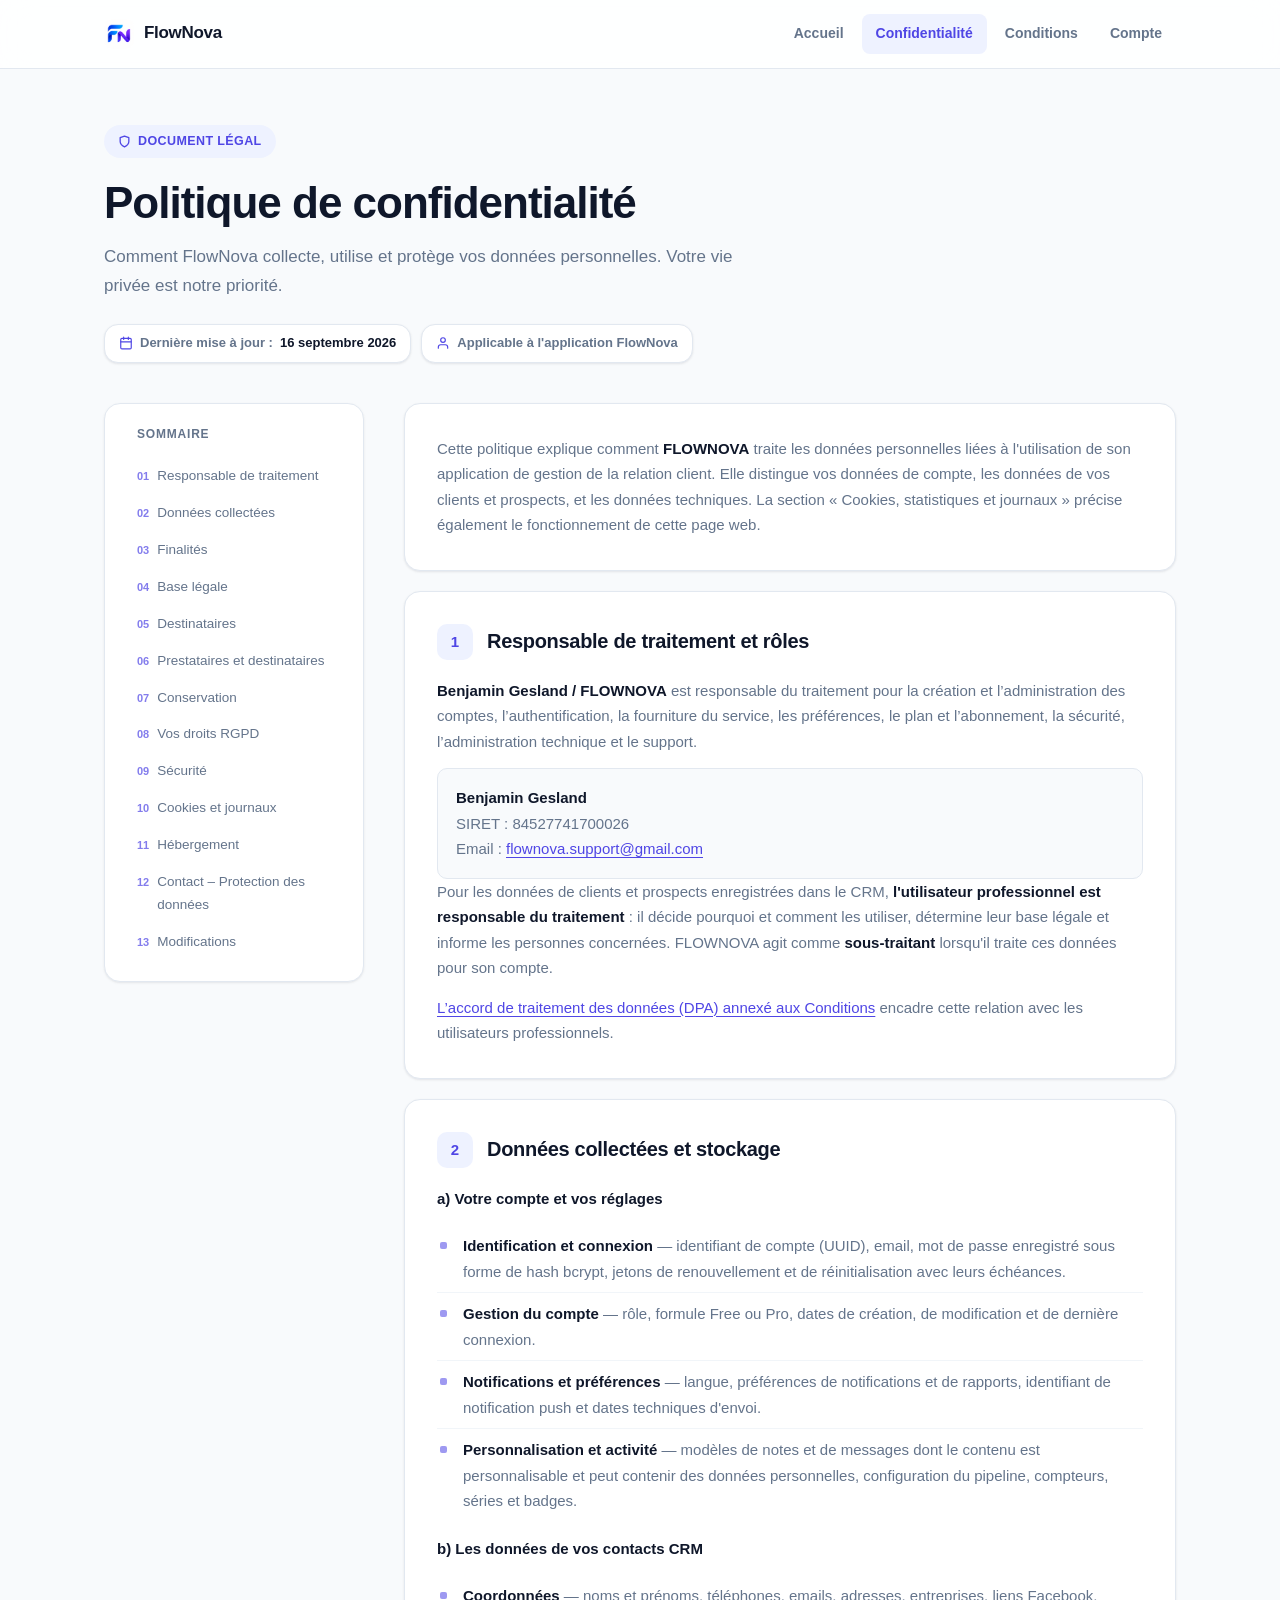
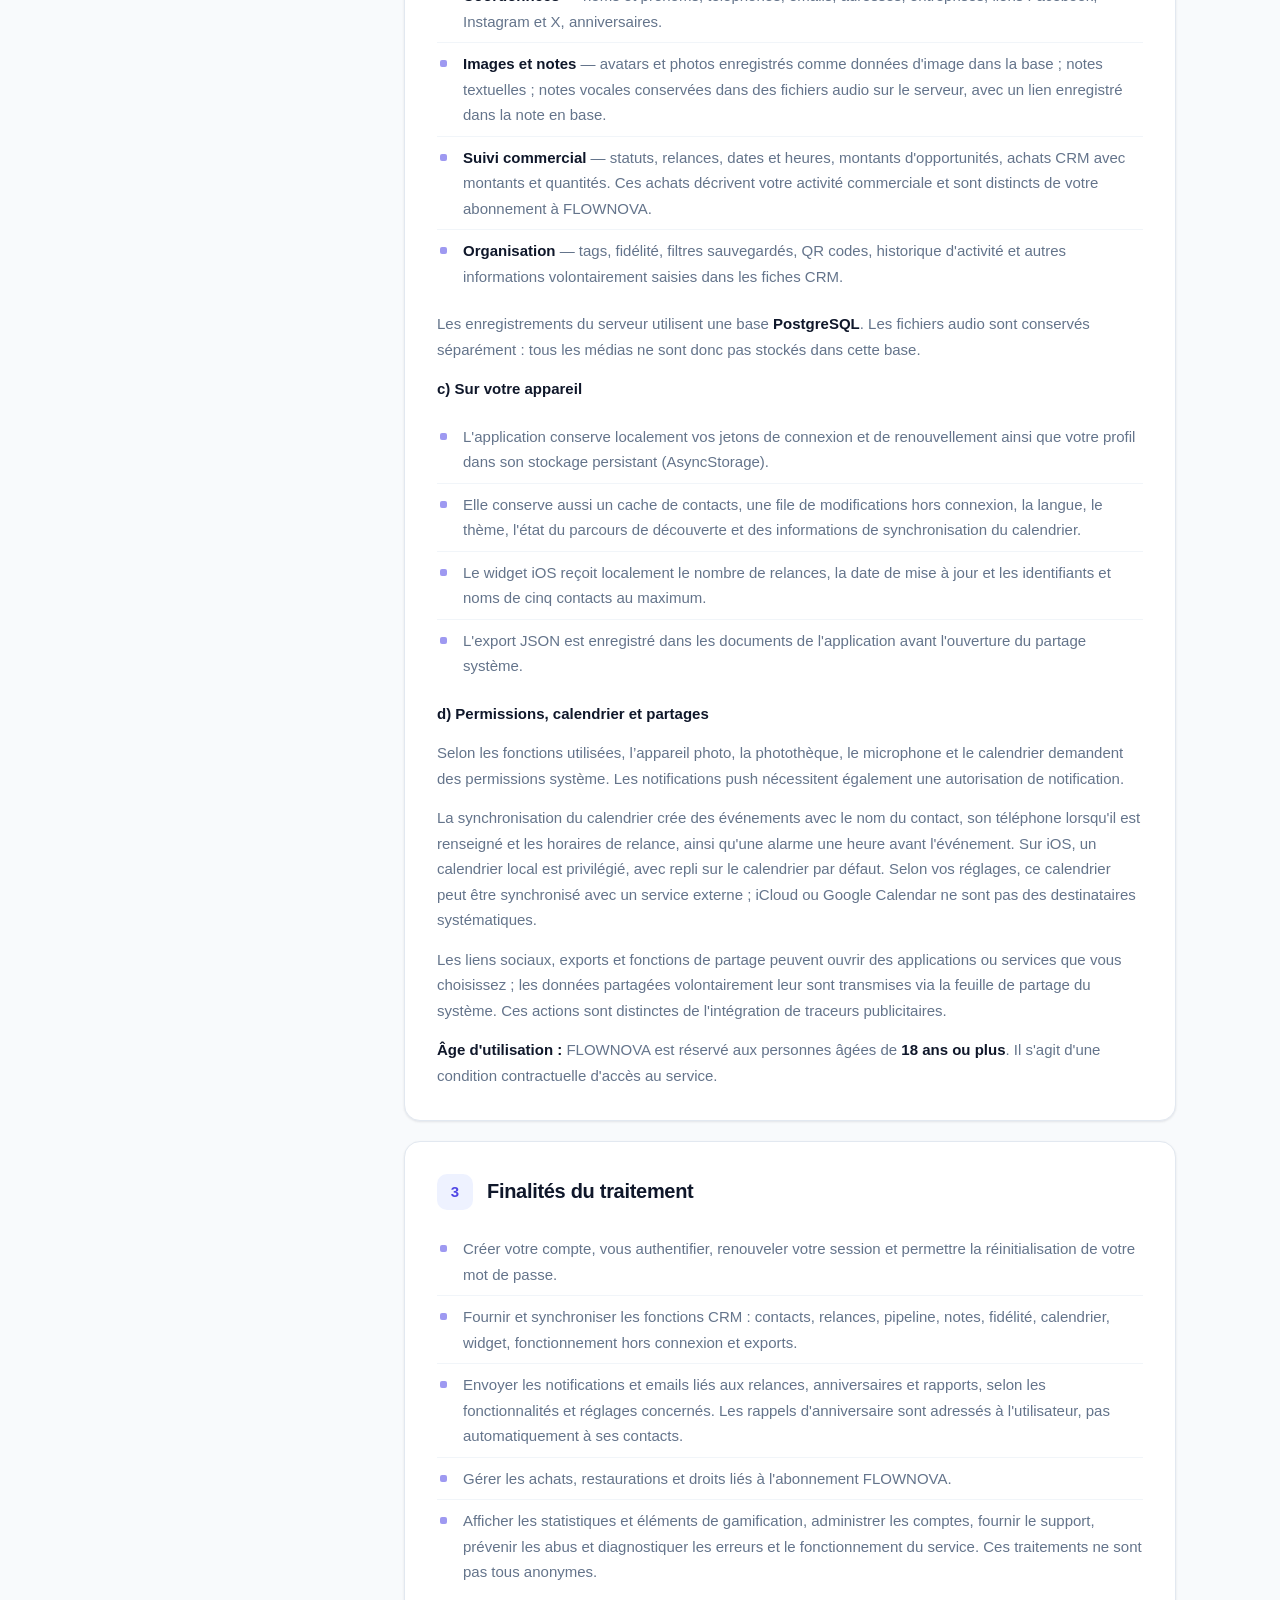
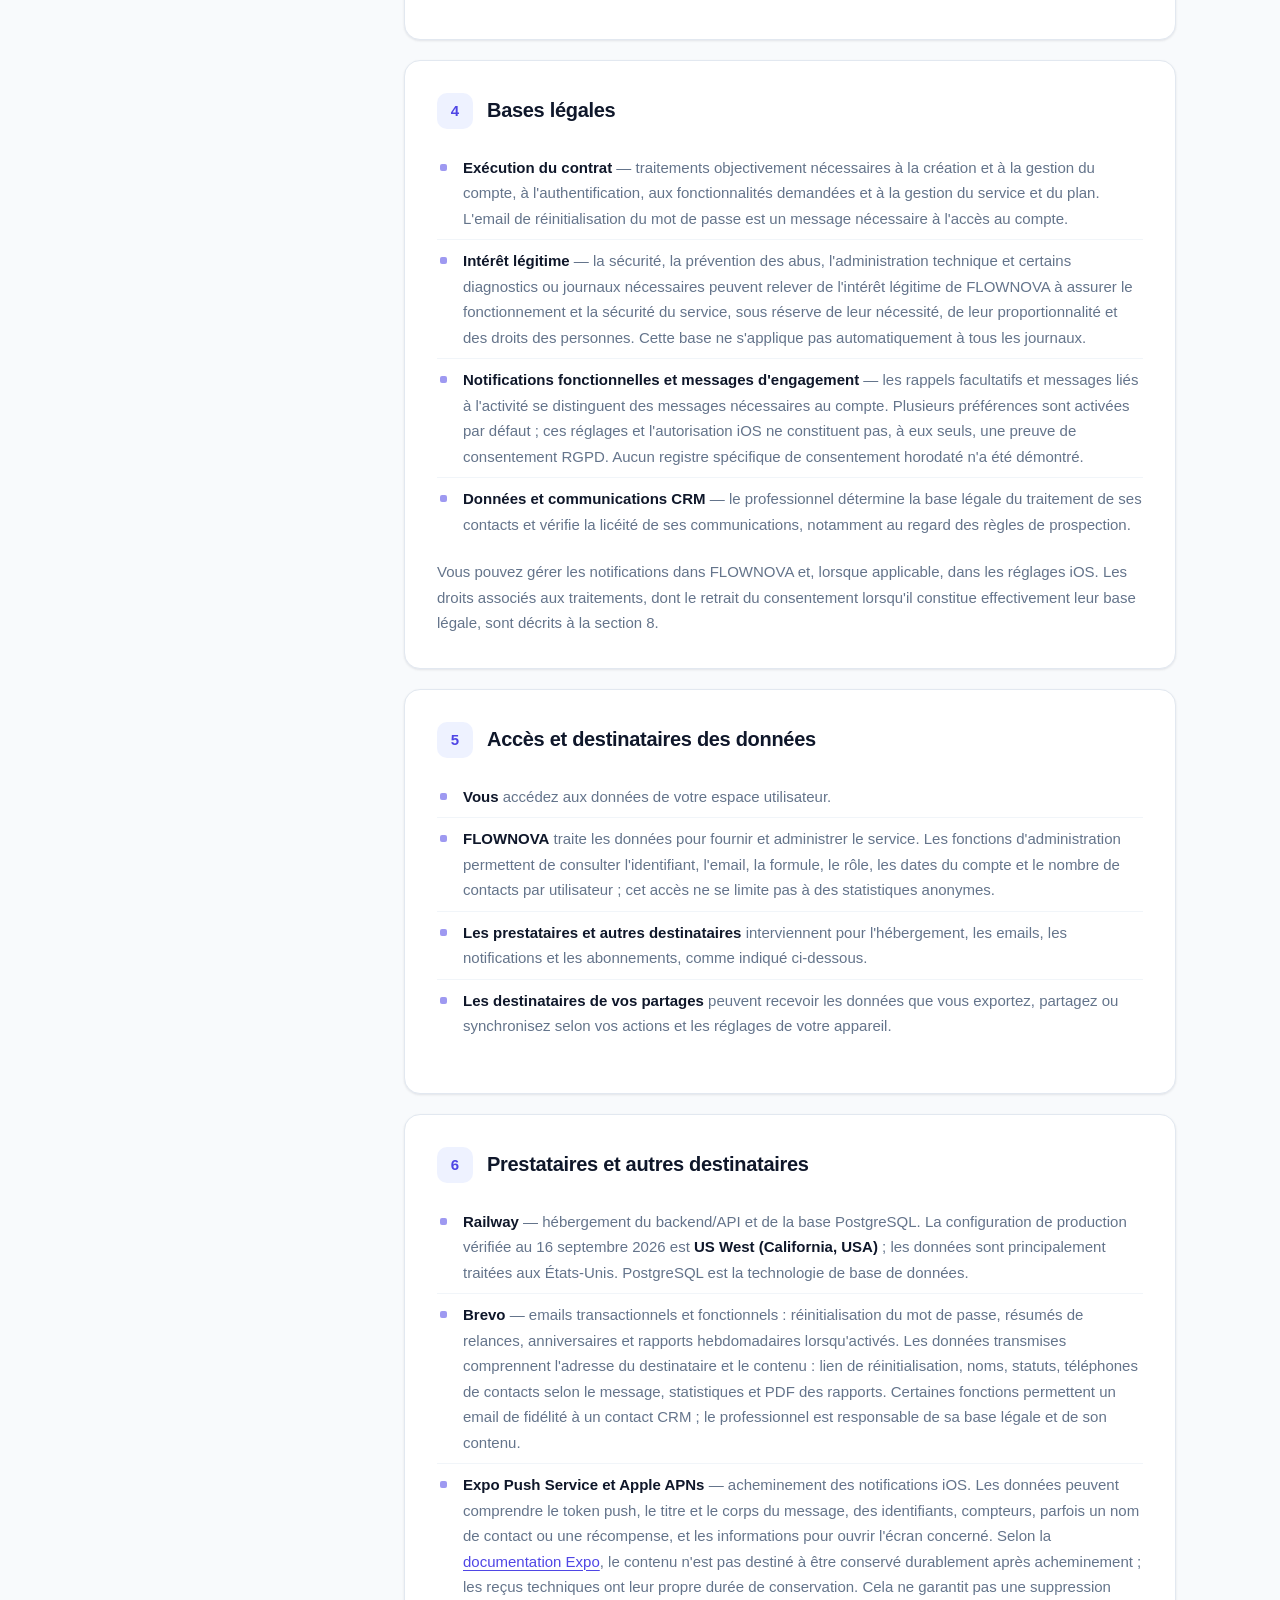
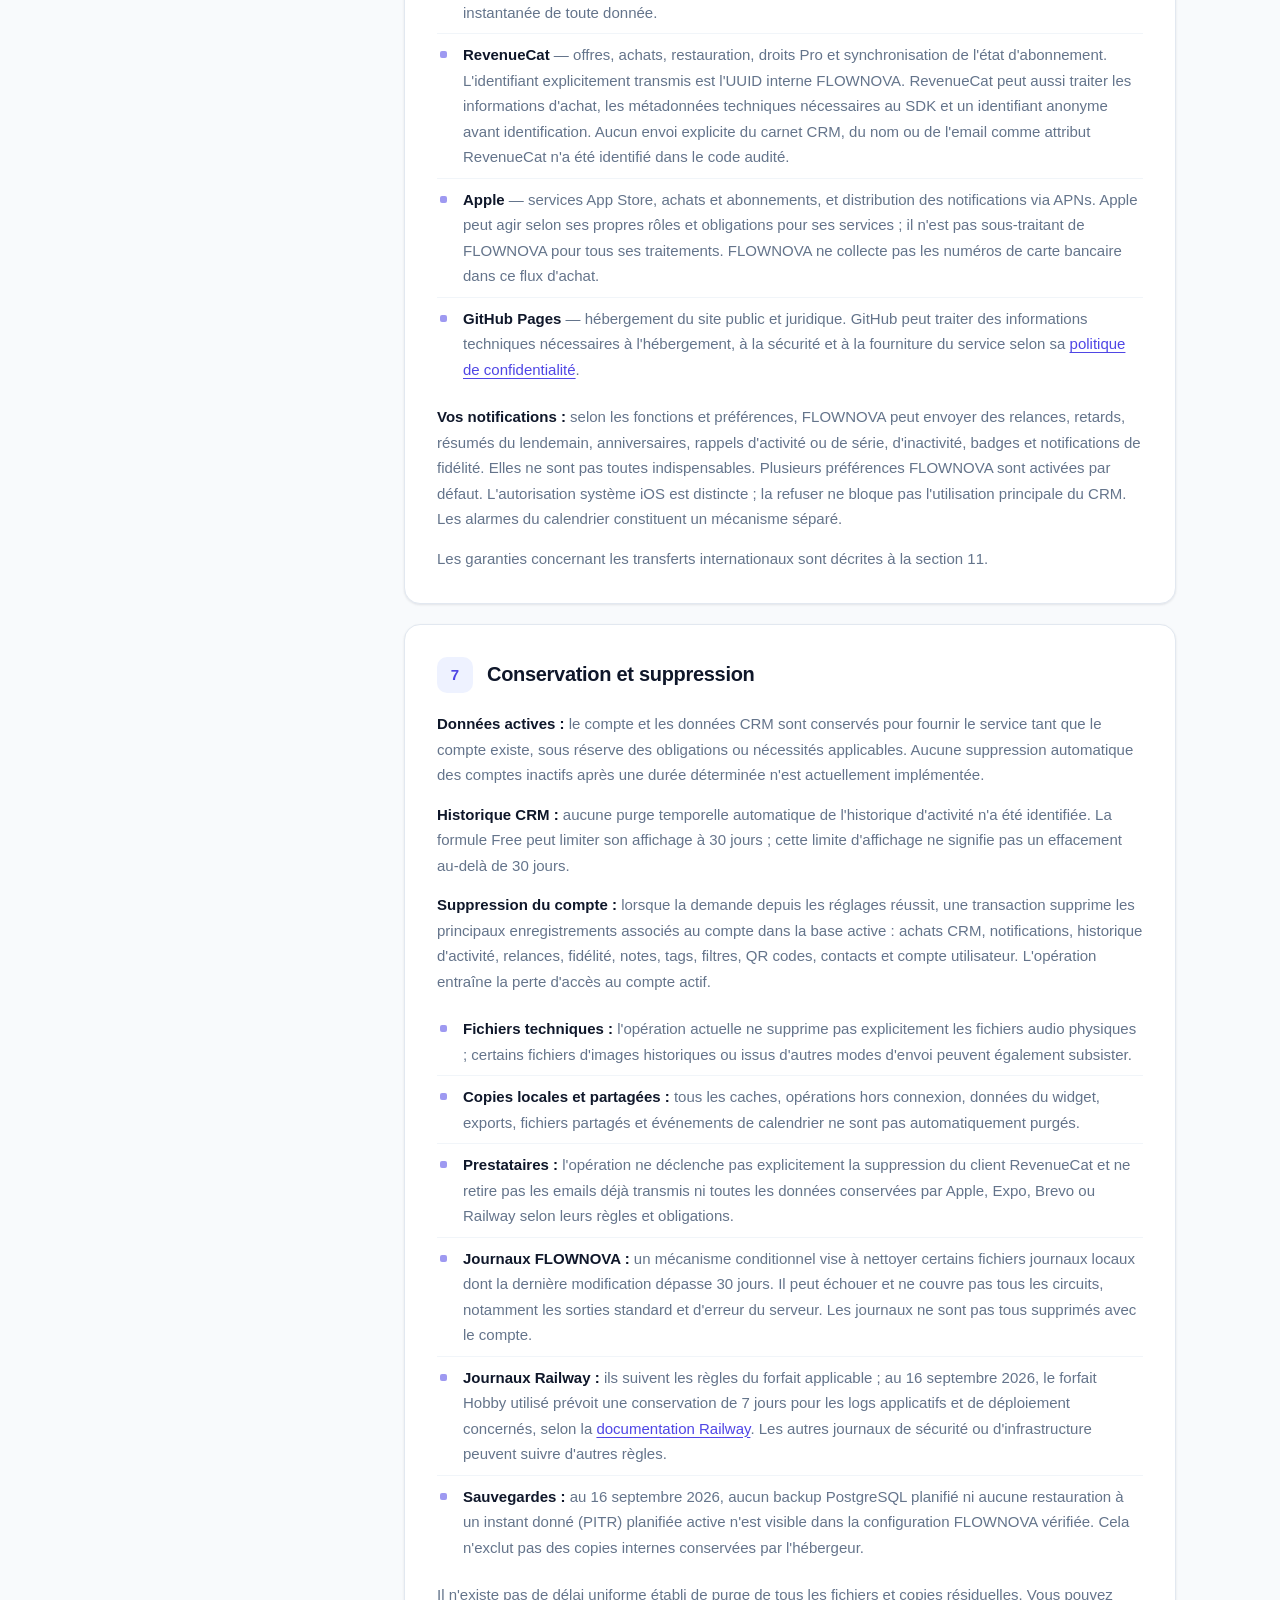
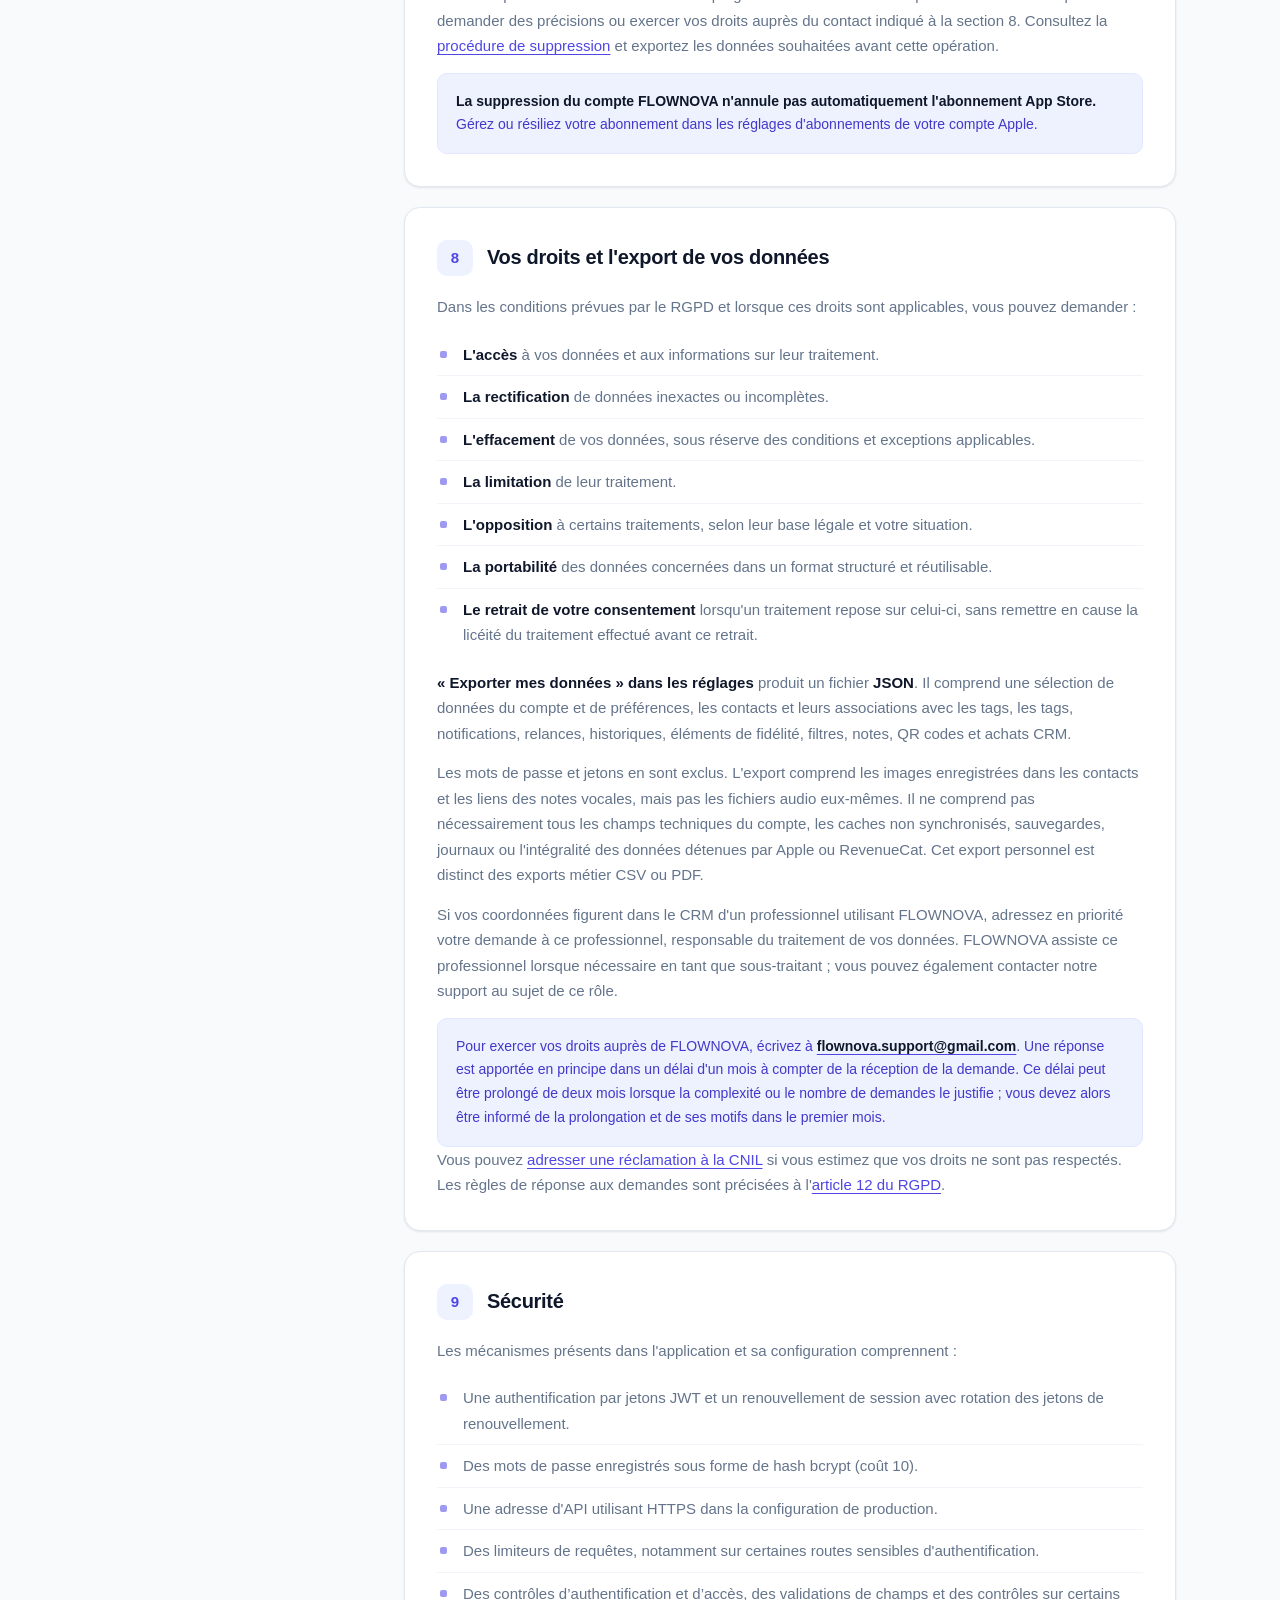
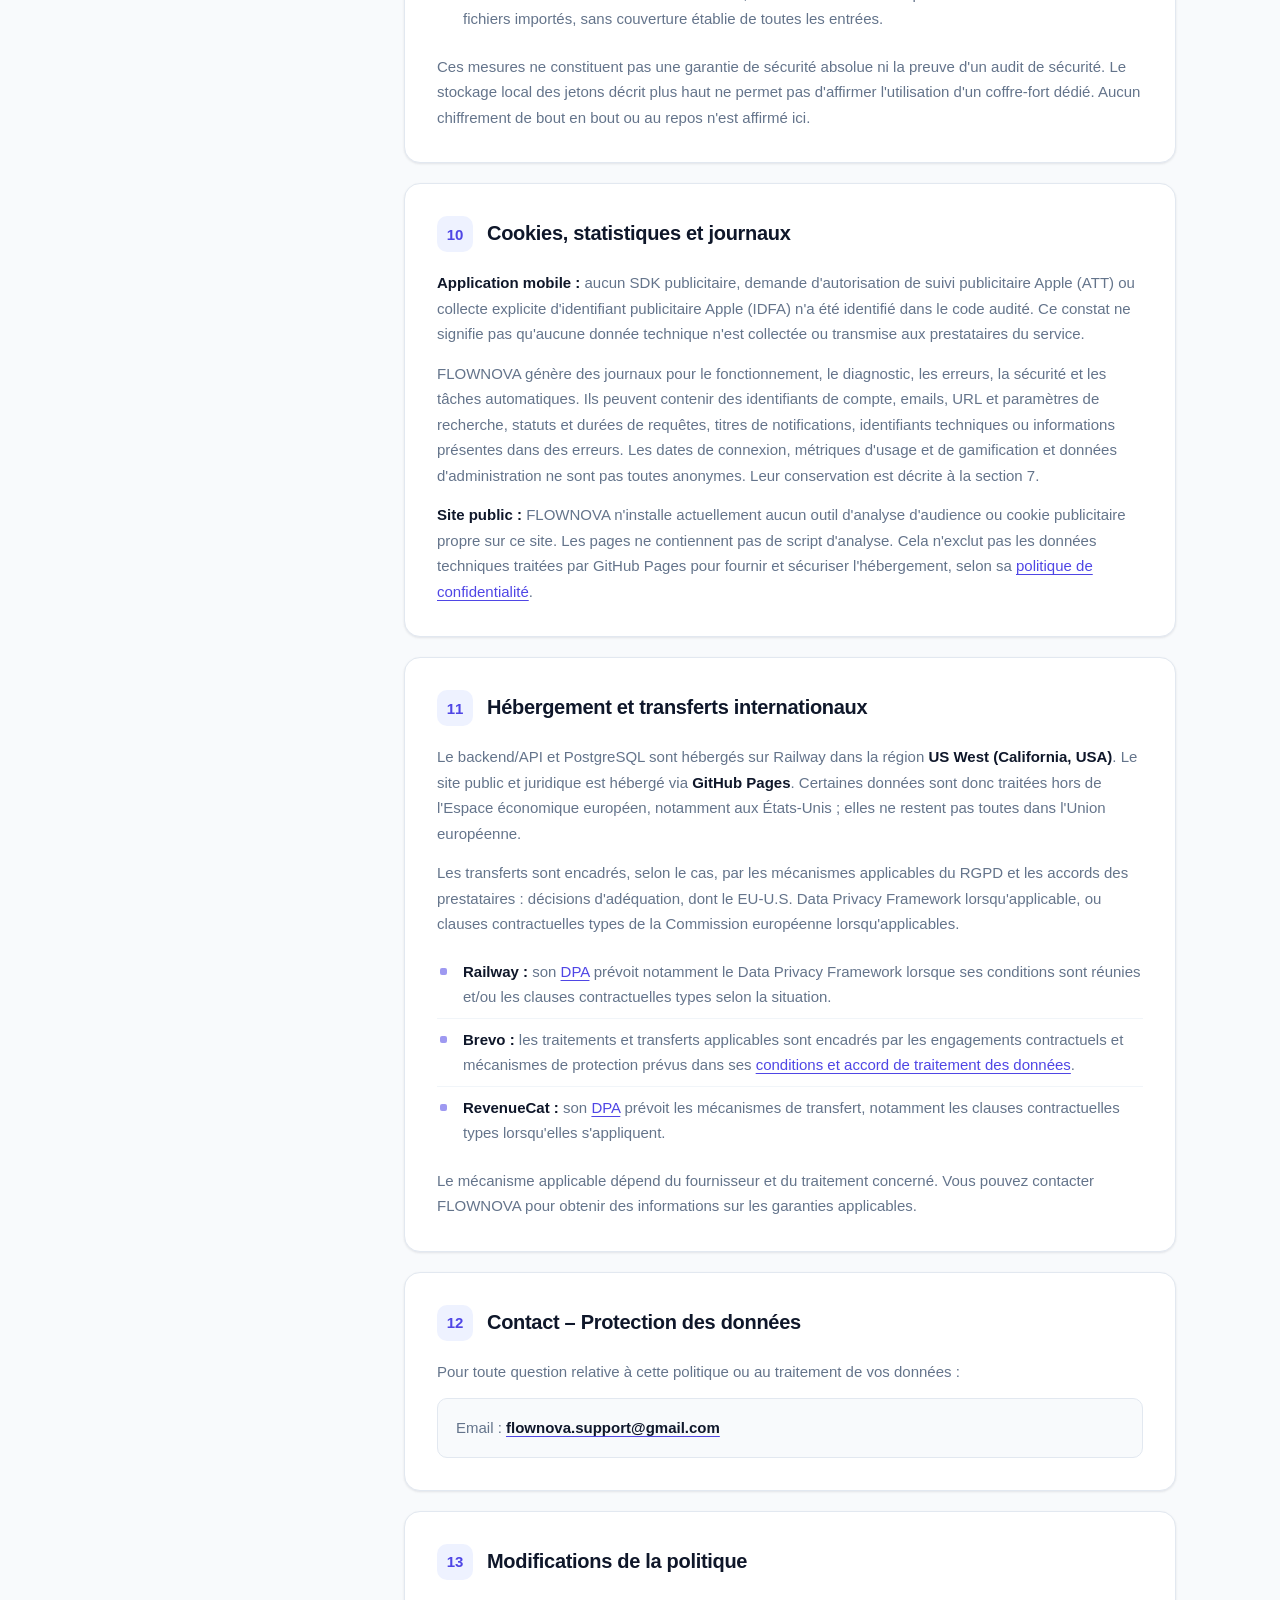
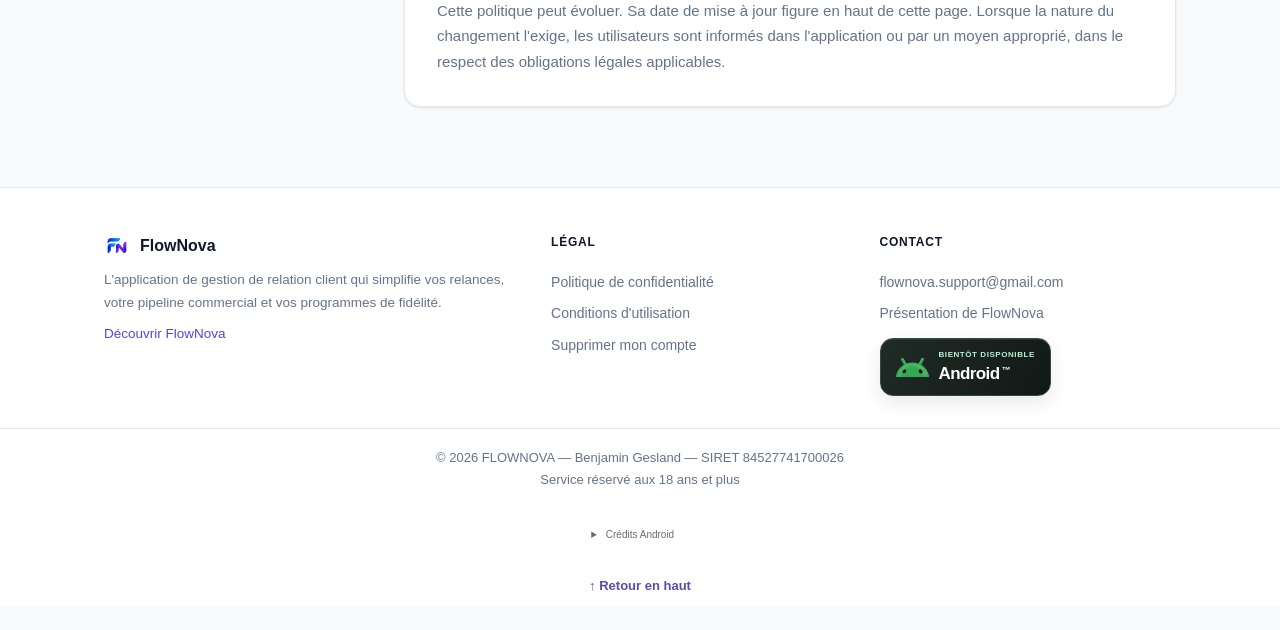
==== commit 1c1cbf2a: "feat: implement production SEO foundation" ====
--- a/index.html
+++ b/index.html
@@ -4,7 +4,7 @@
   <meta charset="utf-8">
   <meta name="viewport" content="width=device-width, initial-scale=1.0">
   <title>Politique de confidentialité — FlowNova</title>
-  <link rel="icon" type="image/png" href="splash-icon.png">
+  <link rel="icon" type="image/png" sizes="48x48" href="/assets/optimized/favicon-48.png">
   <style>
     :root {
       --bg: #F8FAFC;
@@ -320,18 +320,30 @@
   <meta property="og:description" content="Découvrez comment FlowNova traite vos données personnelles : collecte, conservation, prestataires, sécurité et exercice de vos droits.">
   <link rel="stylesheet" href="assets/site.css">
   <noscript><style>@media(max-width:600px){.nav-links,.legal-page .nav-links{display:flex;position:static;flex-wrap:wrap;flex-direction:row;flex-basis:100%;border:0;box-shadow:none;padding:8px 0}.menu-toggle,.legal-page .doc-menu-toggle{display:none}.site-header{height:auto;min-height:77px}}</style></noscript>
+  <link rel="canonical" href="https://flownova-crm.fr/index.html">
+  <meta property="og:url" content="https://flownova-crm.fr/index.html">
+  <meta property="og:image" content="https://flownova-crm.fr/assets/optimized/flownova-social.jpg">
+  <meta property="og:image:type" content="image/jpeg">
+  <meta property="og:image:width" content="1200">
+  <meta property="og:image:height" content="630">
+  <meta property="og:image:alt" content="Aperçu de FlowNova sur iPhone et iPad : tableau de bord et pipeline commercial">
+  <meta name="twitter:card" content="summary_large_image">
+  <meta name="twitter:title" content="Politique de confidentialité — FlowNova">
+  <meta name="twitter:description" content="Découvrez comment FlowNova traite vos données personnelles : collecte, conservation, prestataires, sécurité et exercice de vos droits.">
+  <meta name="twitter:image" content="https://flownova-crm.fr/assets/optimized/flownova-social.jpg">
+  <meta name="twitter:image:alt" content="Aperçu de FlowNova sur iPhone et iPad : tableau de bord et pipeline commercial">
 </head>
 <body class="legal-page" id="haut">
   <a class="skip-link" href="#contenu">Aller au contenu</a>
   <header class="site-header">
     <nav class="nav" aria-label="Navigation principale">
-      <a class="brand" href="home.html">
-        <img src="splash-icon.png" width="30" height="30" alt="">
+      <a class="brand" href="/">
+        <img src="/assets/optimized/logo-84.png" srcset="/assets/optimized/logo-84.png 2x, /assets/optimized/logo-126.png 3x" width="30" height="30" alt="">
         FlowNova
       </a>
       <button class="doc-menu-toggle" type="button" aria-controls="document-navigation" aria-expanded="false" aria-label="Ouvrir le menu">Menu ☰</button>
       <div class="nav-links" id="document-navigation">
-        <a href="home.html">Accueil</a>
+        <a href="/">Accueil</a>
         <a href="index.html" class="active" aria-current="page">Confidentialité</a>
         <a href="terms.html">Conditions</a>
         <a href="delete-account.html">Compte</a>
@@ -571,11 +583,11 @@
     <div class="footer-inner">
       <div>
         <div class="footer-brand">
-          <img src="splash-icon.png" width="30" height="30" alt="">
+          <img src="/assets/optimized/logo-84.png" srcset="/assets/optimized/logo-84.png 2x, /assets/optimized/logo-126.png 3x" width="30" height="30" alt="">
           FlowNova
         </div>
         <p>L'application de gestion de relation client qui simplifie vos relances, votre pipeline commercial et vos programmes de fidélité.</p>
-        <p><a href="home.html">Découvrir FlowNova</a></p>
+        <p><a href="/">Découvrir FlowNova</a></p>
       </div>
       <div class="footer-col">
         <h4>Légal</h4>
@@ -586,8 +598,8 @@
       <div class="footer-col">
         <h4>Contact</h4>
         <a href="mailto:flownova.support@gmail.com">flownova.support@gmail.com</a>
-        <a href="home.html">Présentation de FlowNova</a>
-        <a class="android-badge android-badge--compact" href="home.html#android" aria-label="Android : bientôt disponible, découvrir les informations">
+        <a href="/">Présentation de FlowNova</a>
+        <a class="android-badge android-badge--compact" href="/#android" aria-label="Android : bientôt disponible, découvrir les informations">
 <img src="assets/android-head.svg" width="49" height="49" alt="">
 <span class="android-badge-copy"><span class="android-badge-label">Bientôt disponible</span><span class="android-badge-name">Android<sup>™</sup></span></span>
 </a>
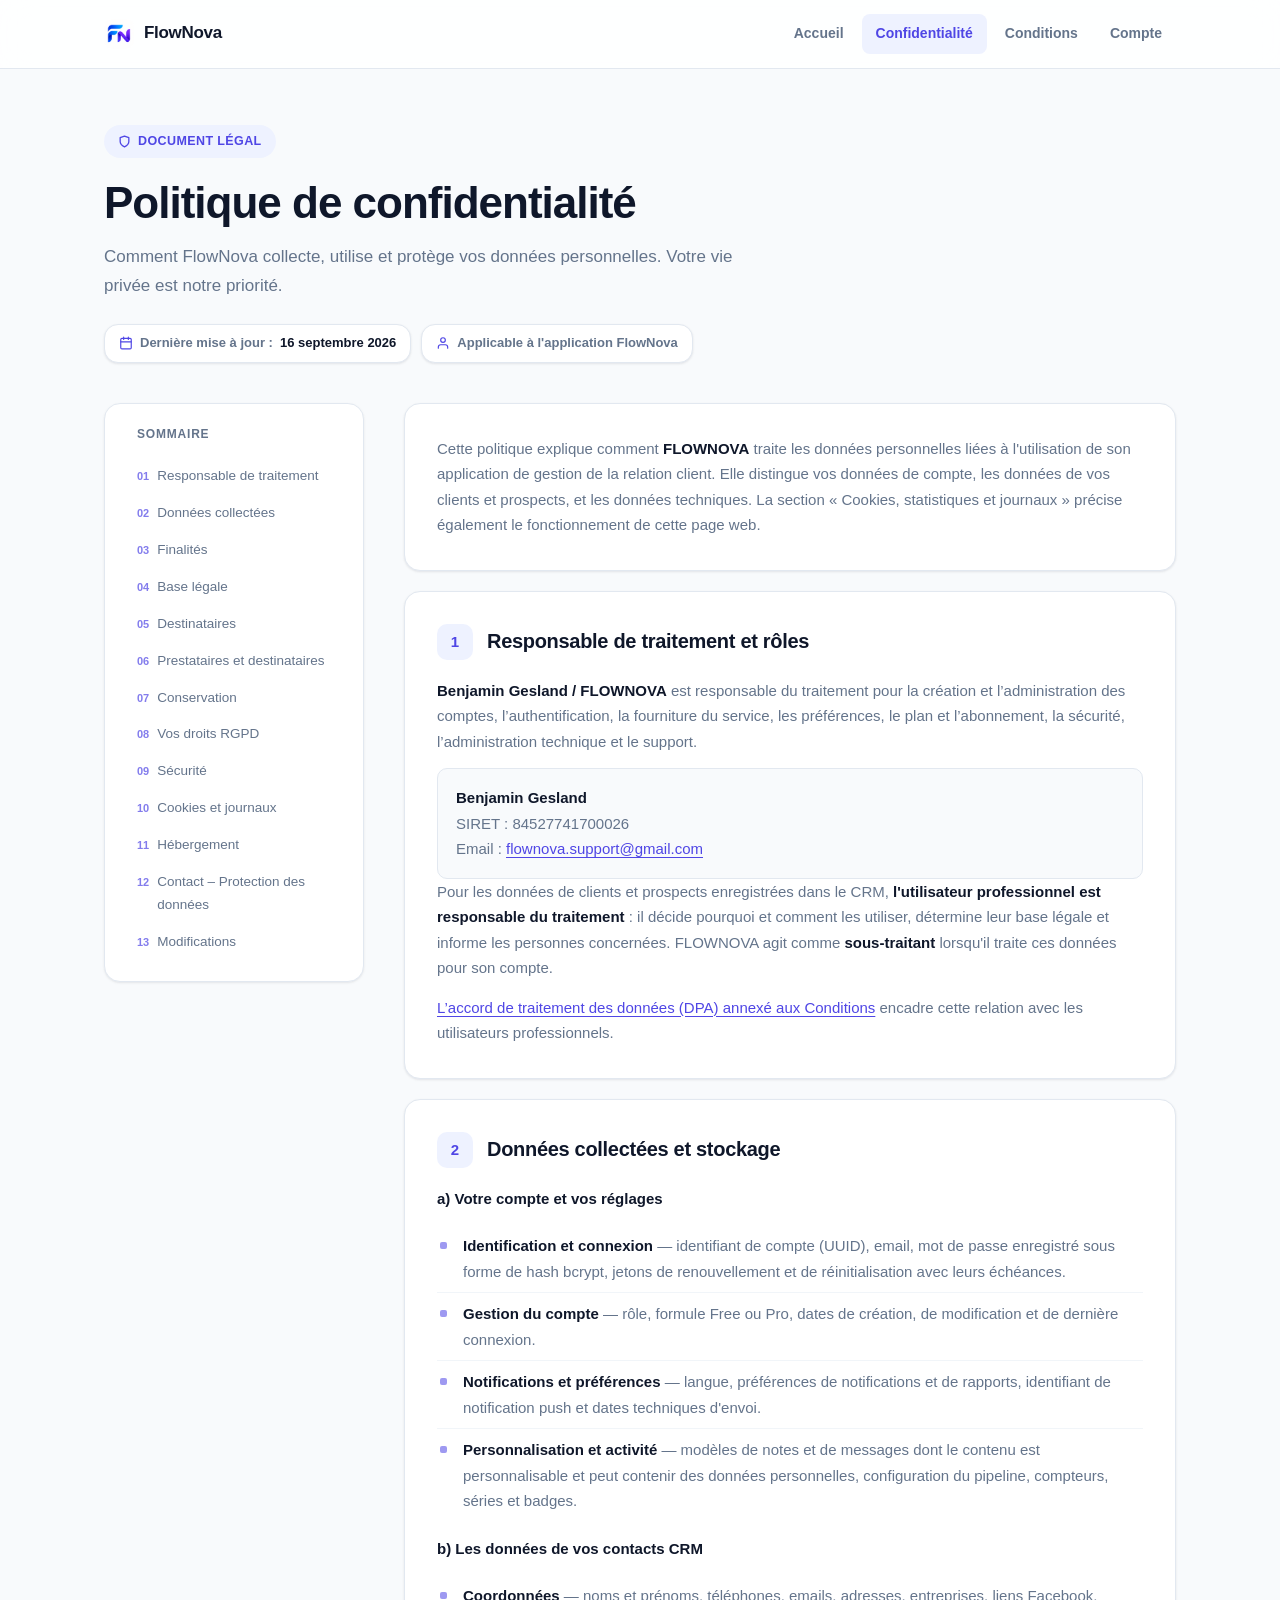
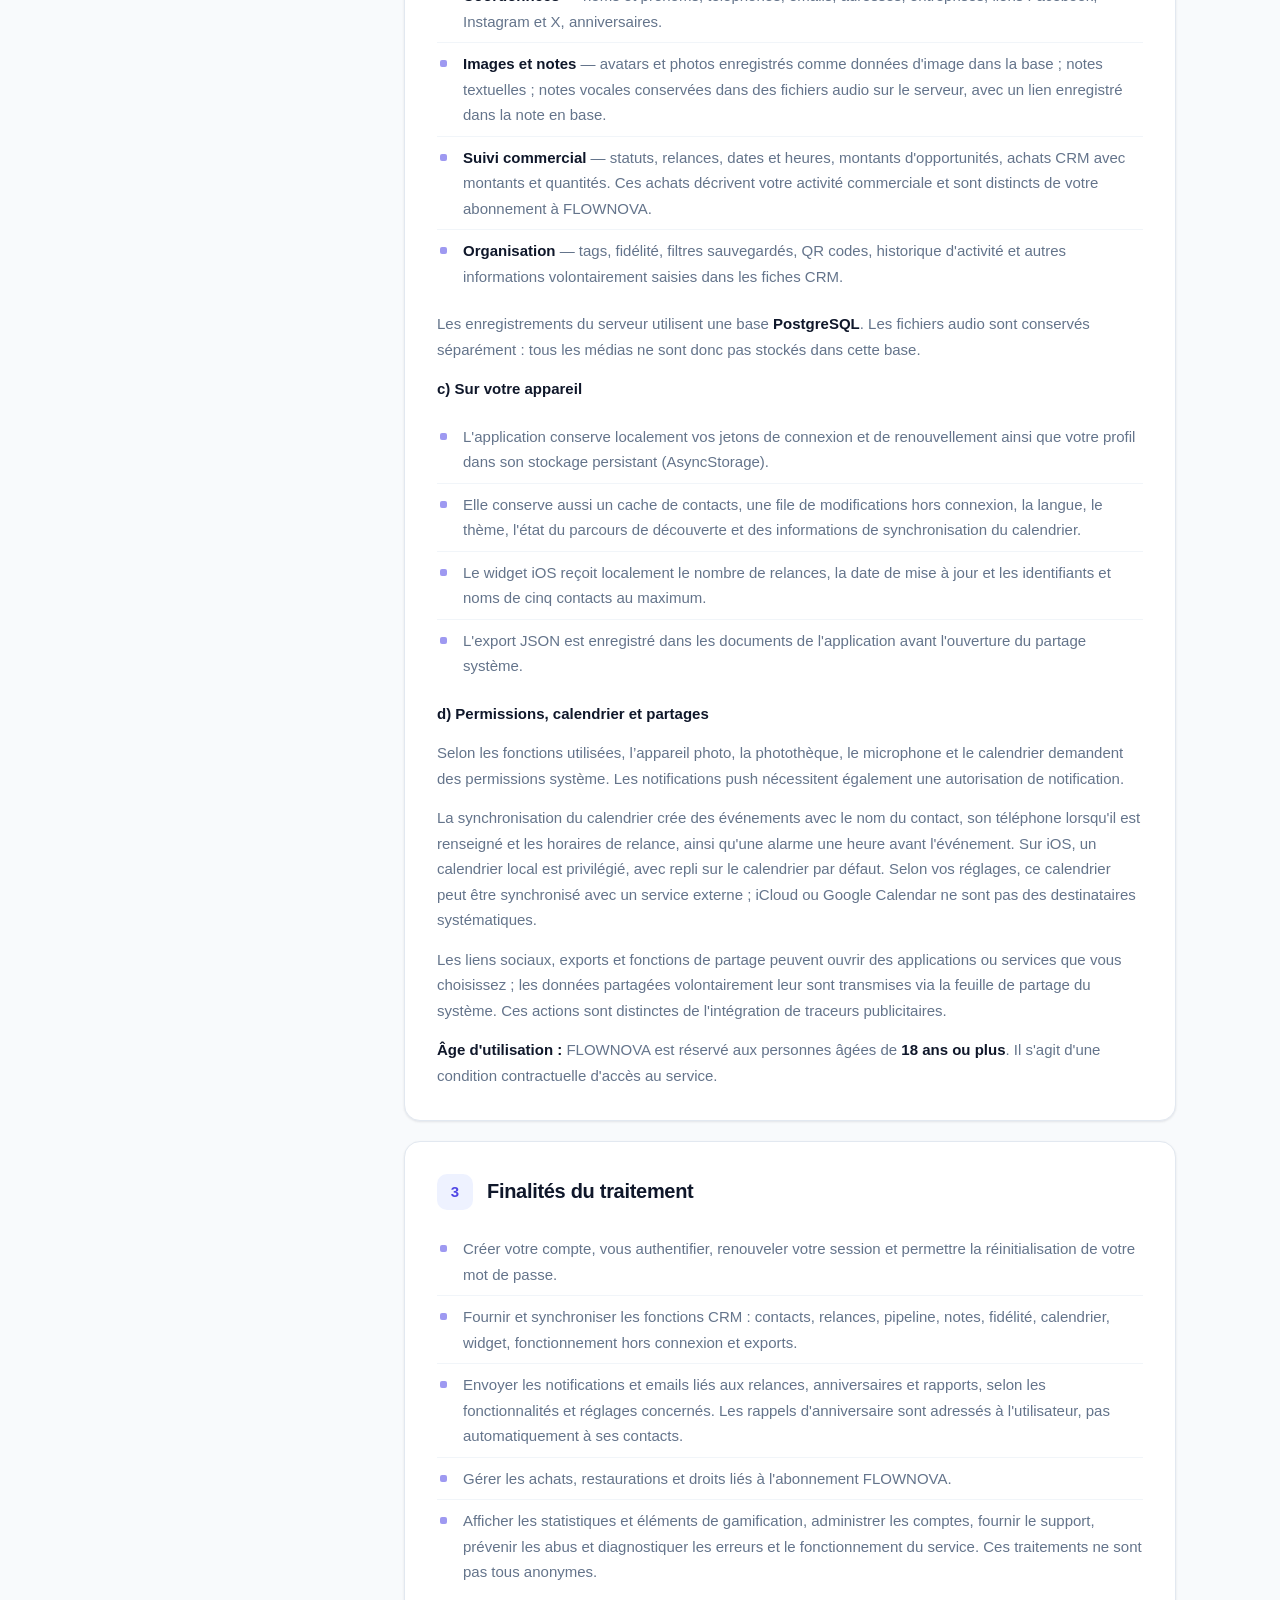
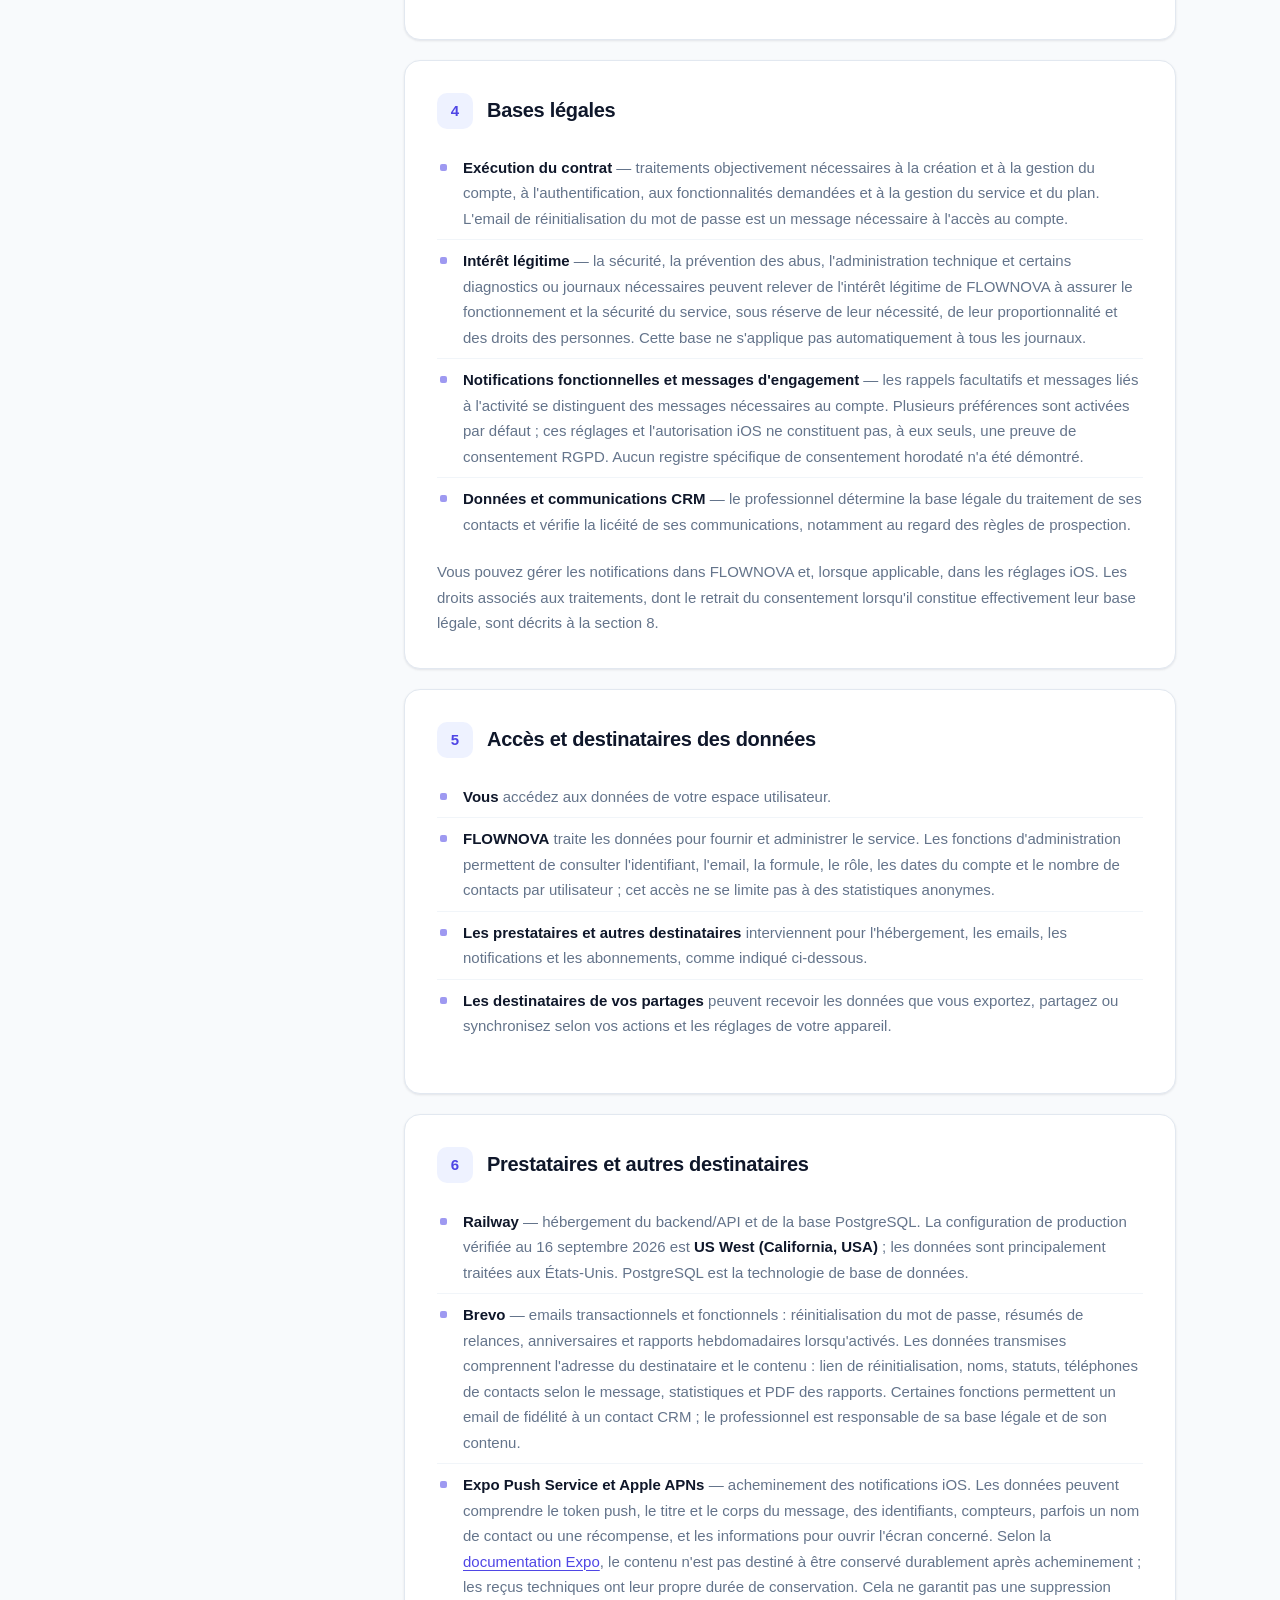
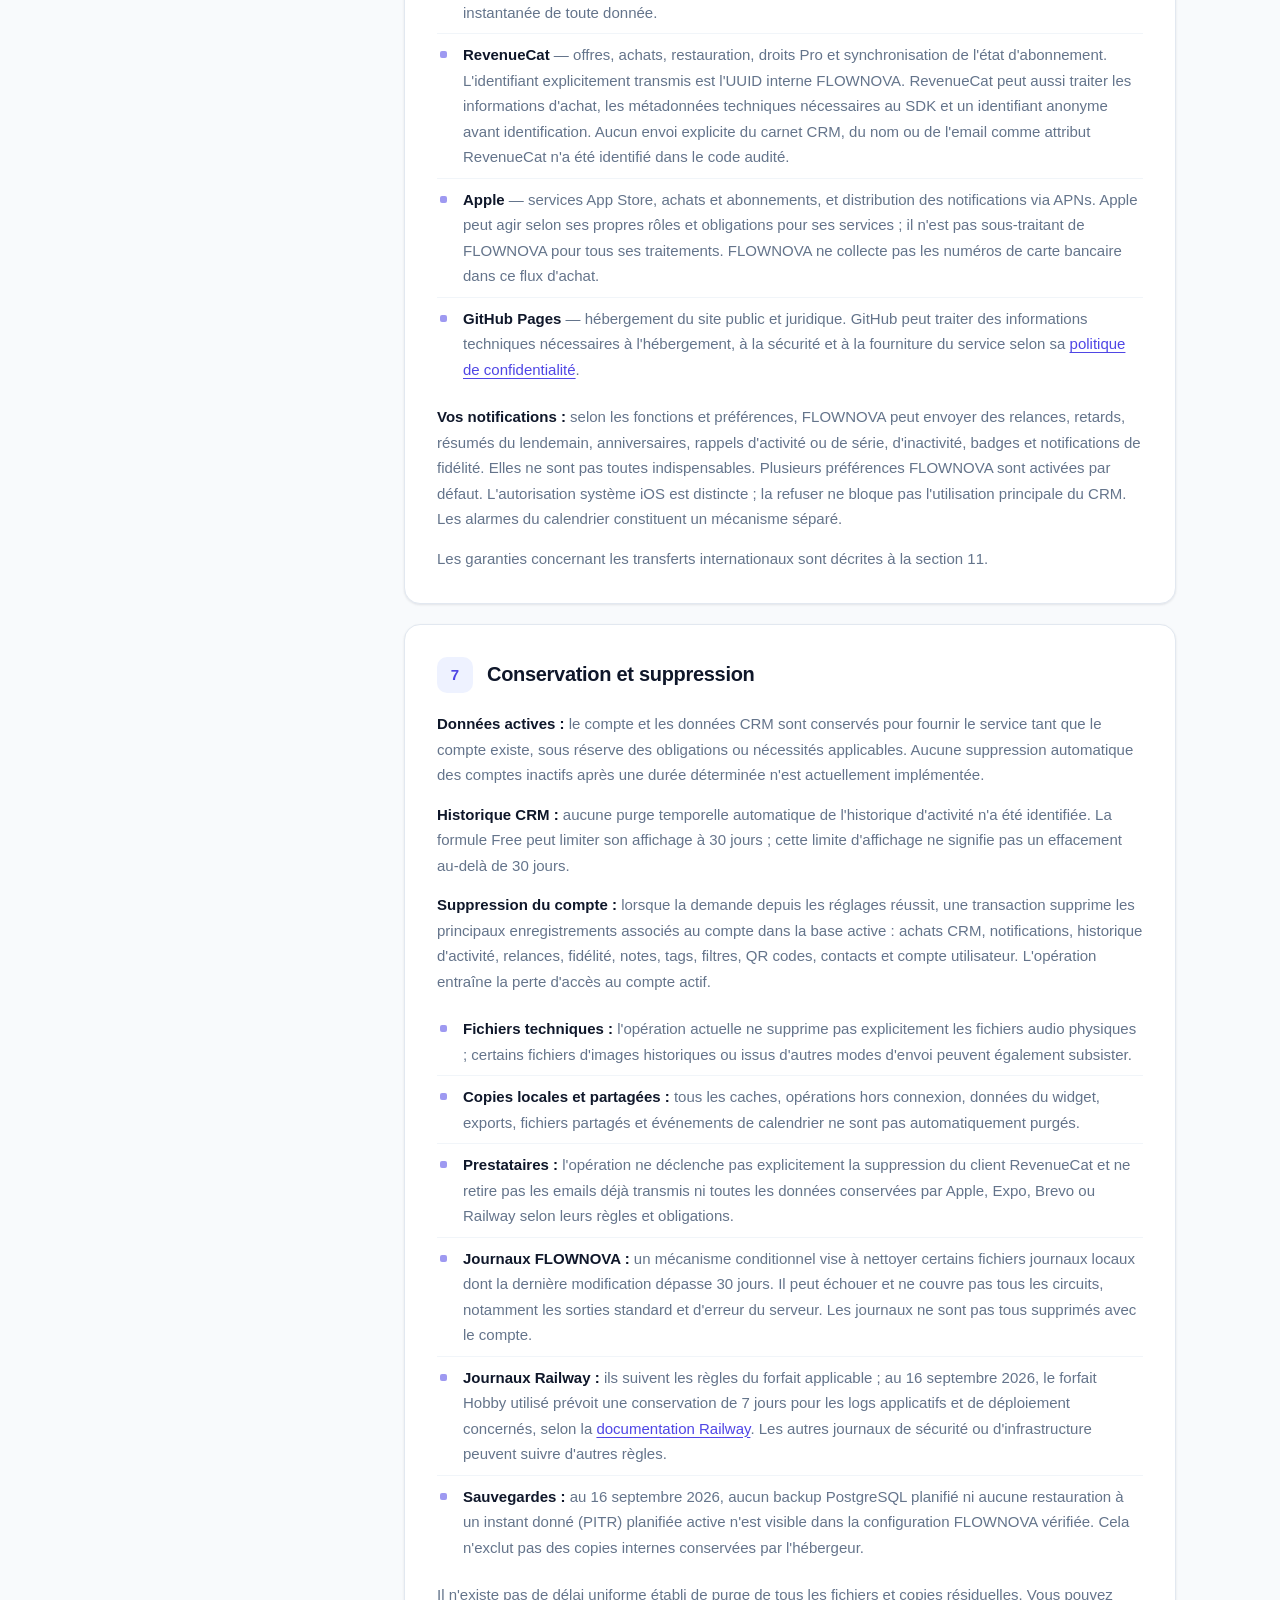
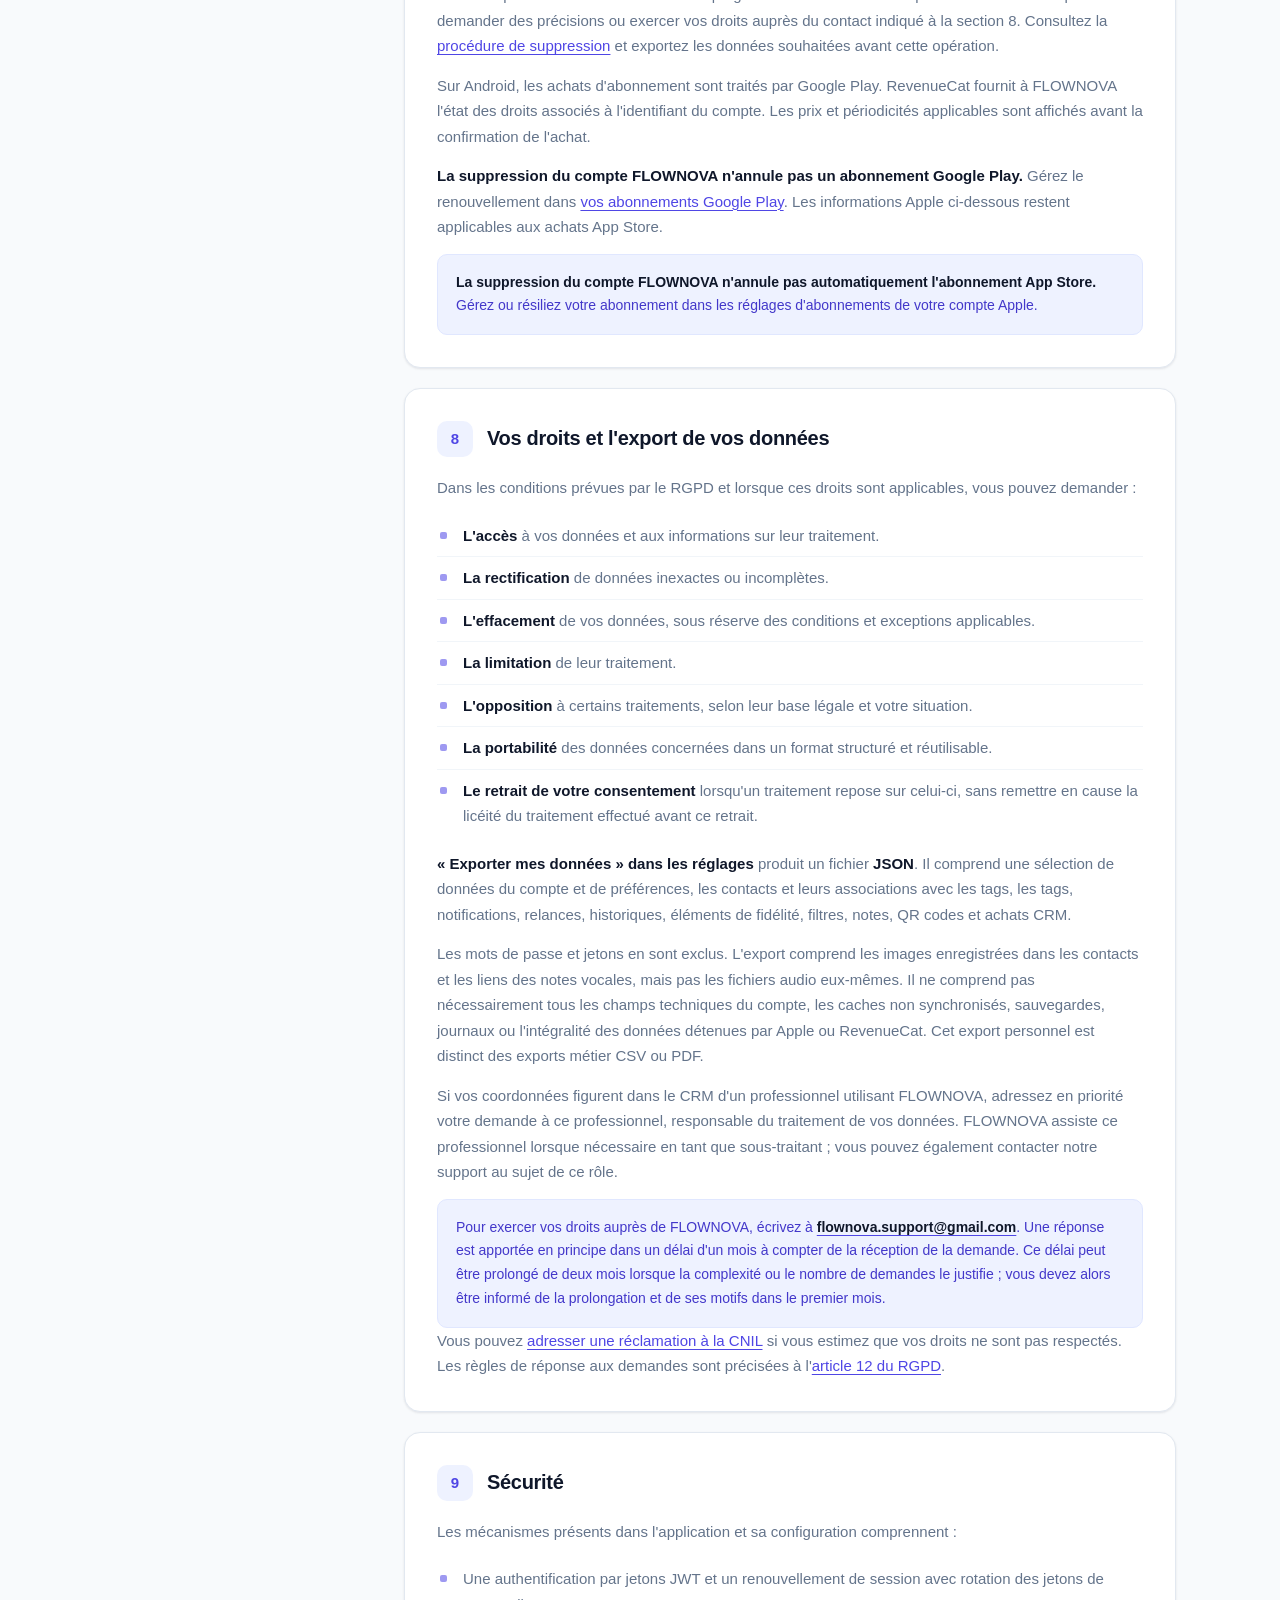
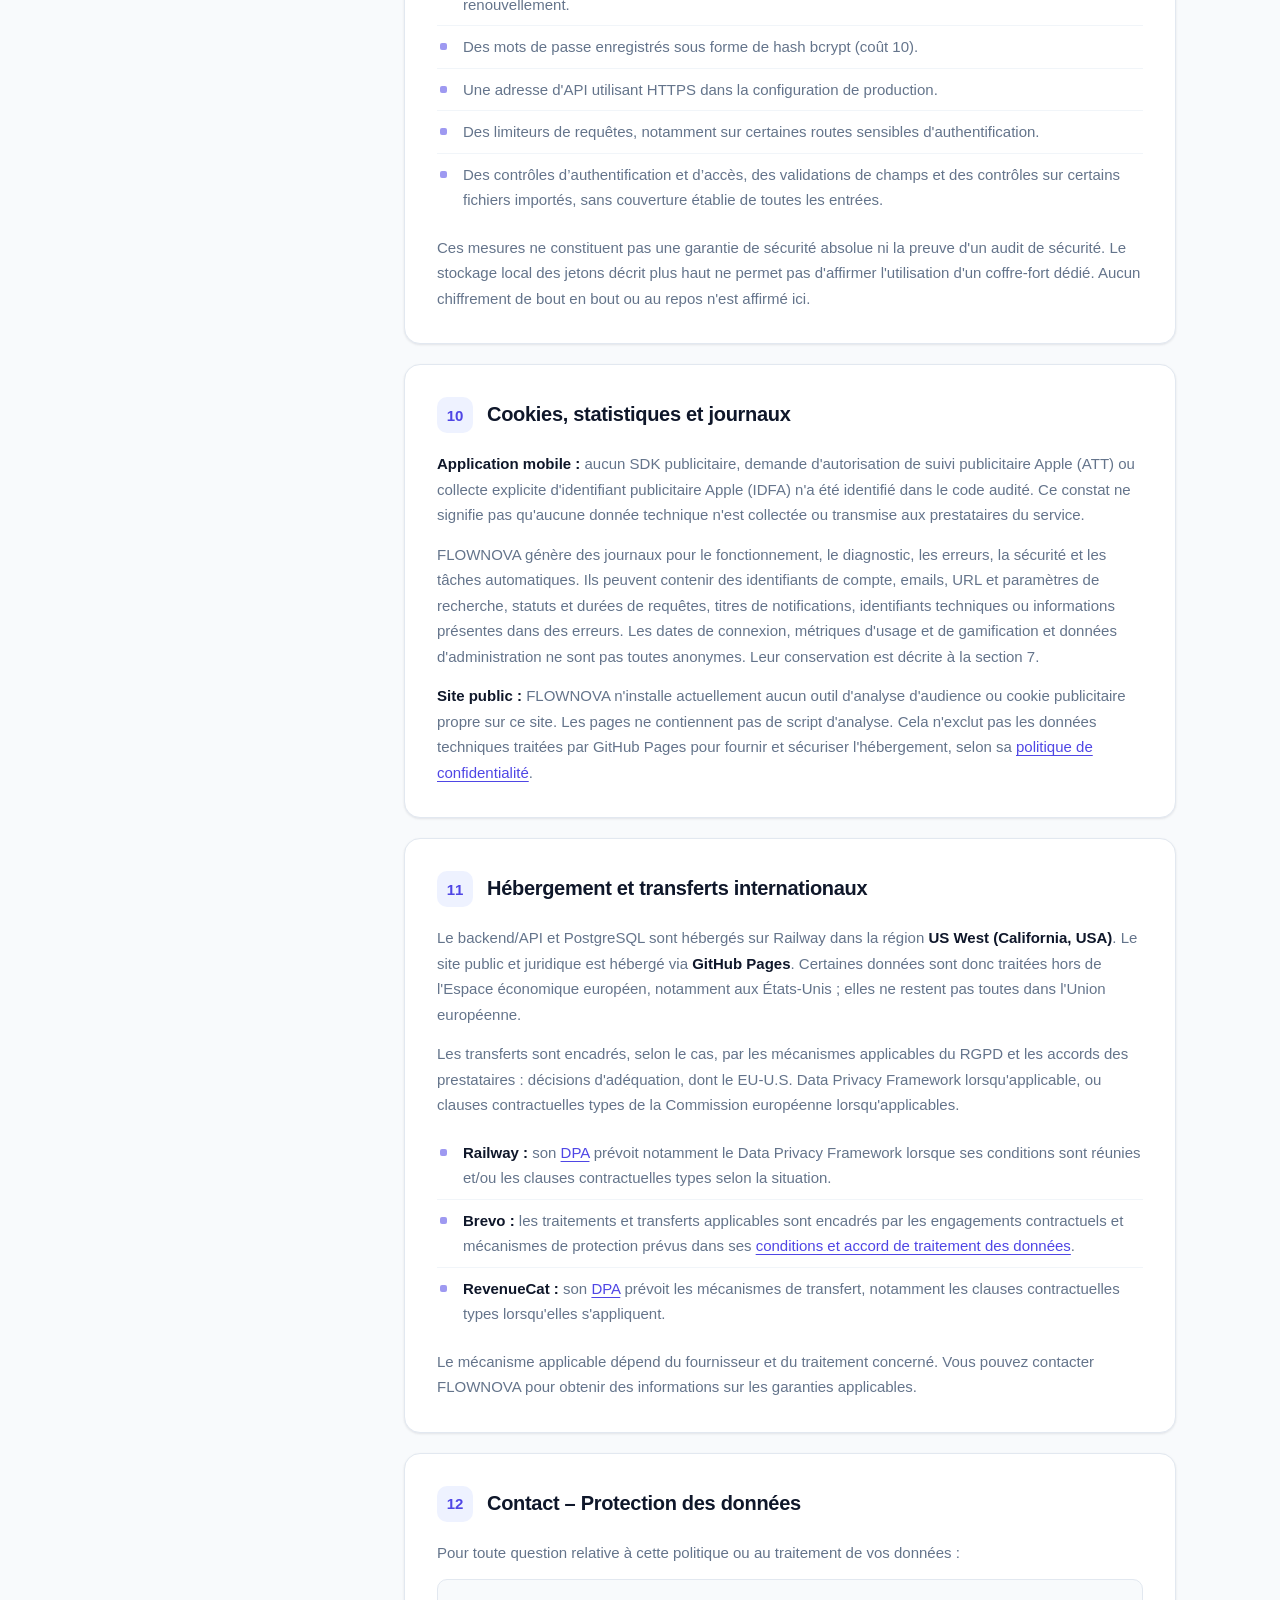
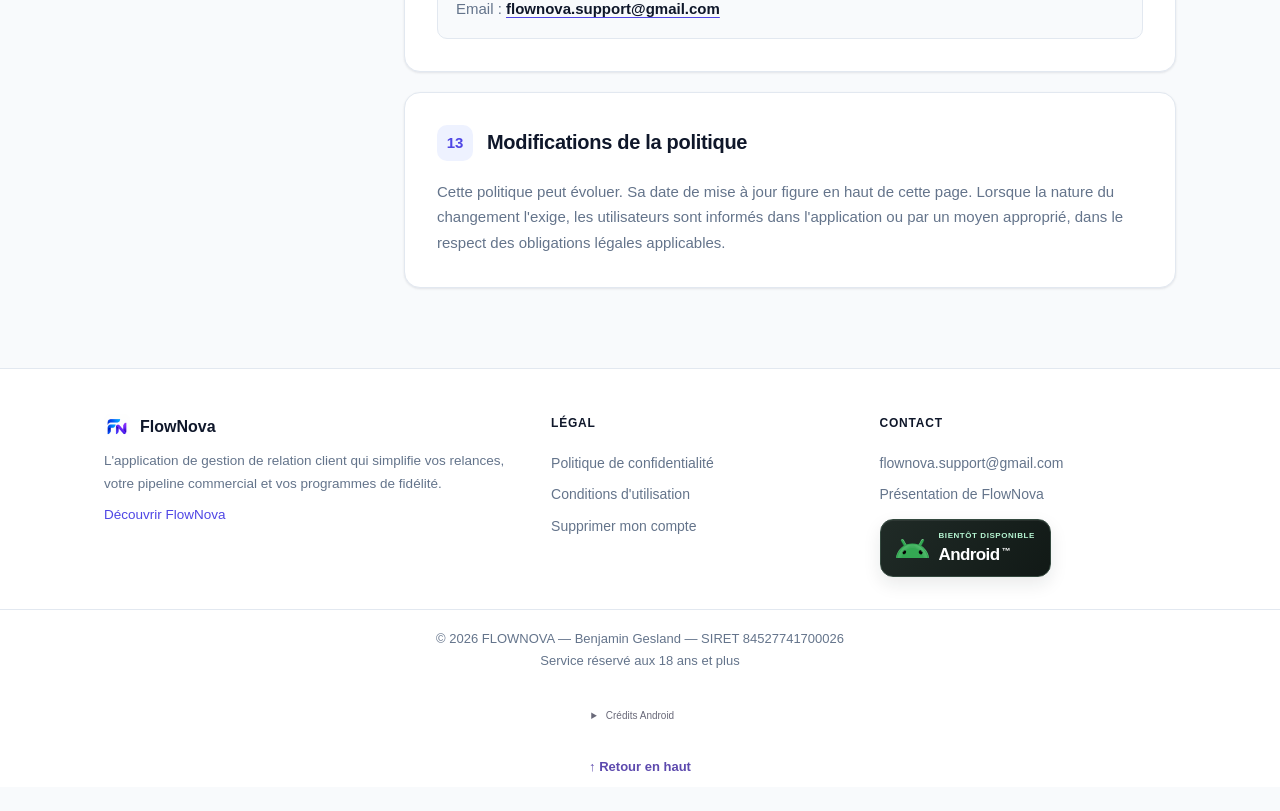
==== commit 9ce1e76d: "Archive : modifications locales non commitées des pages légales au 23/11/2026 Co-Authored-By: Claude" ====
--- a/index.html
+++ b/index.html
@@ -510,6 +510,8 @@
           <li><strong>Sauvegardes :</strong> au 16 septembre 2026, aucun backup PostgreSQL planifié ni aucune restauration à un instant donné (PITR) planifiée active n'est visible dans la configuration FLOWNOVA vérifiée. Cela n'exclut pas des copies internes conservées par l'hébergeur.</li>
         </ul>
         <p>Il n'existe pas de délai uniforme établi de purge de tous les fichiers et copies résiduelles. Vous pouvez demander des précisions ou exercer vos droits auprès du contact indiqué à la section 8. Consultez la <a href="delete-account.html">procédure de suppression</a> et exportez les données souhaitées avant cette opération.</p>
+        <p>Sur Android, les achats d'abonnement sont traités par Google Play. RevenueCat fournit à FLOWNOVA l'état des droits associés à l'identifiant du compte. Les prix et périodicités applicables sont affichés avant la confirmation de l'achat.</p>
+        <p><strong>La suppression du compte FLOWNOVA n'annule pas un abonnement Google Play.</strong> Gérez le renouvellement dans <a href="https://play.google.com/store/account/subscriptions">vos abonnements Google Play</a>. Les informations Apple ci-dessous restent applicables aux achats App Store.</p>
         <div class="notice"><p><strong>La suppression du compte FLOWNOVA n'annule pas automatiquement l'abonnement App Store.</strong> Gérez ou résiliez votre abonnement dans les réglages d'abonnements de votre compte Apple.</p></div>
       </div>
 
